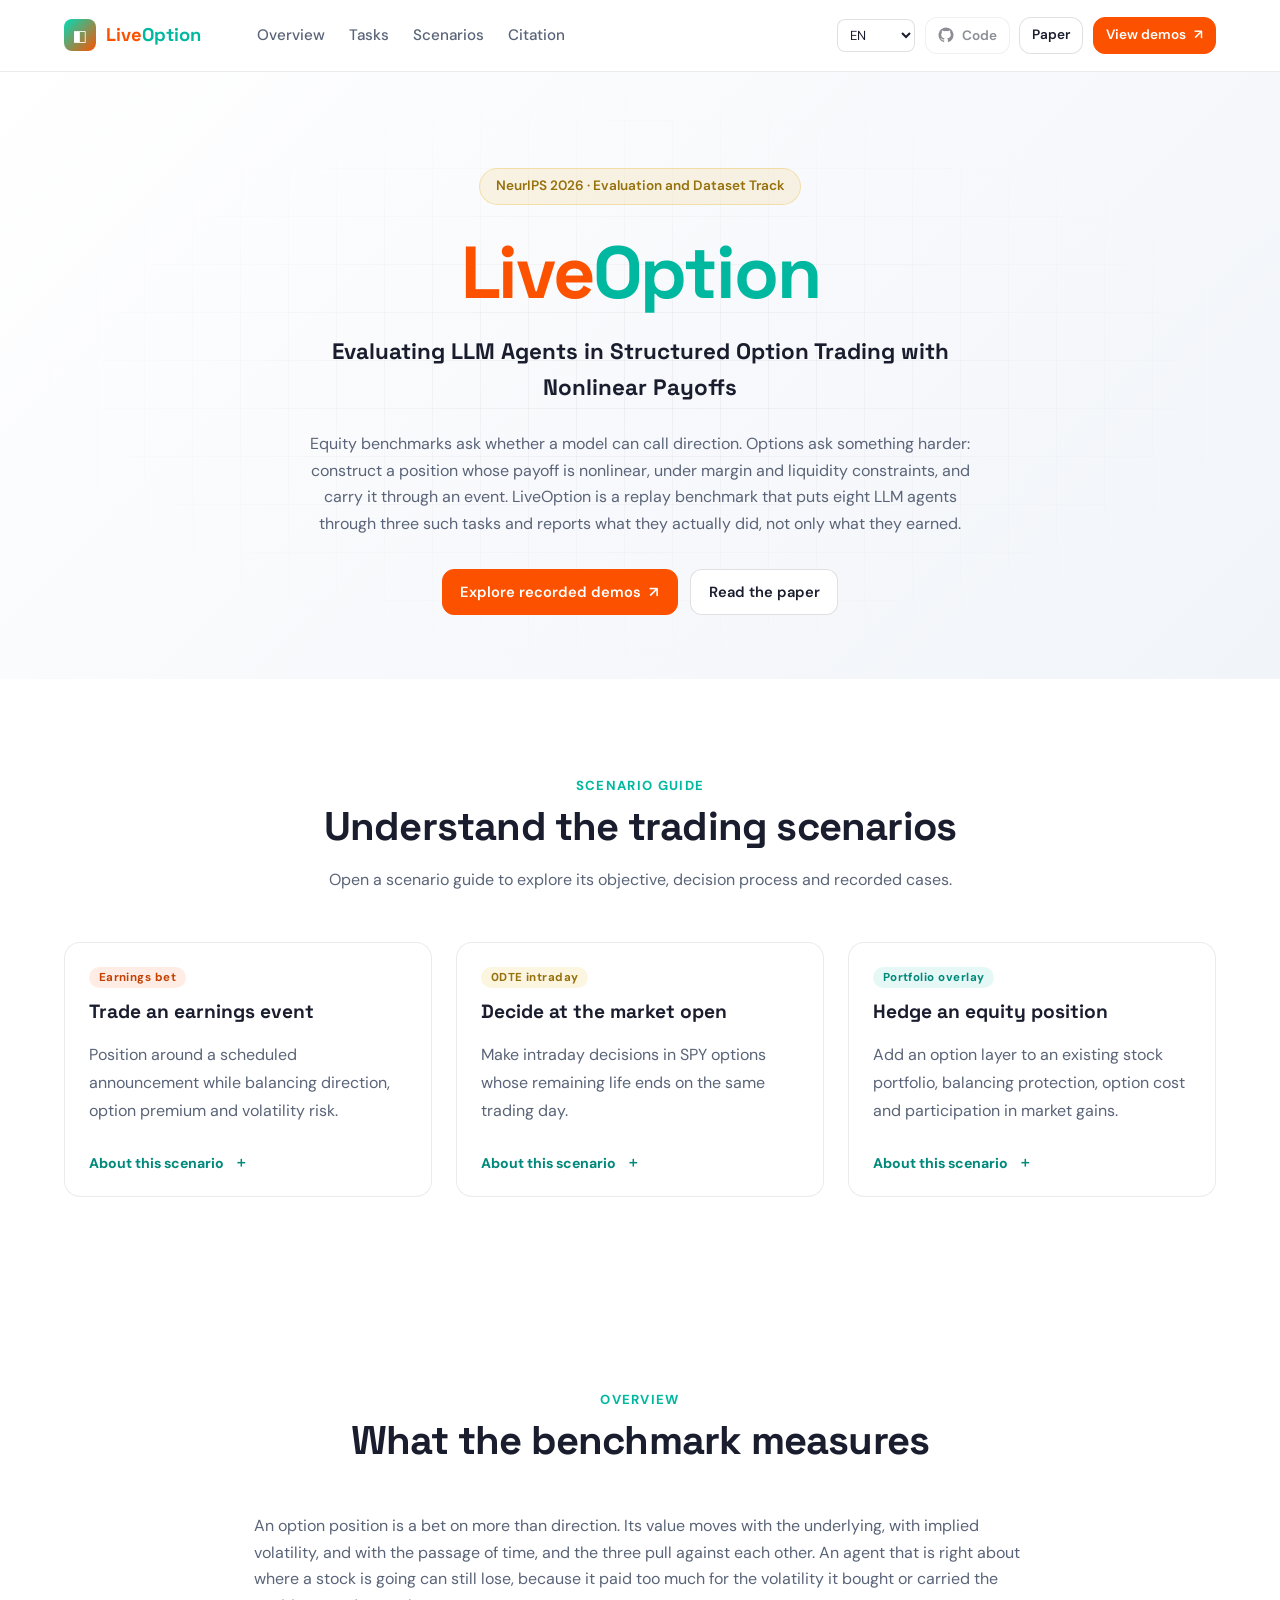
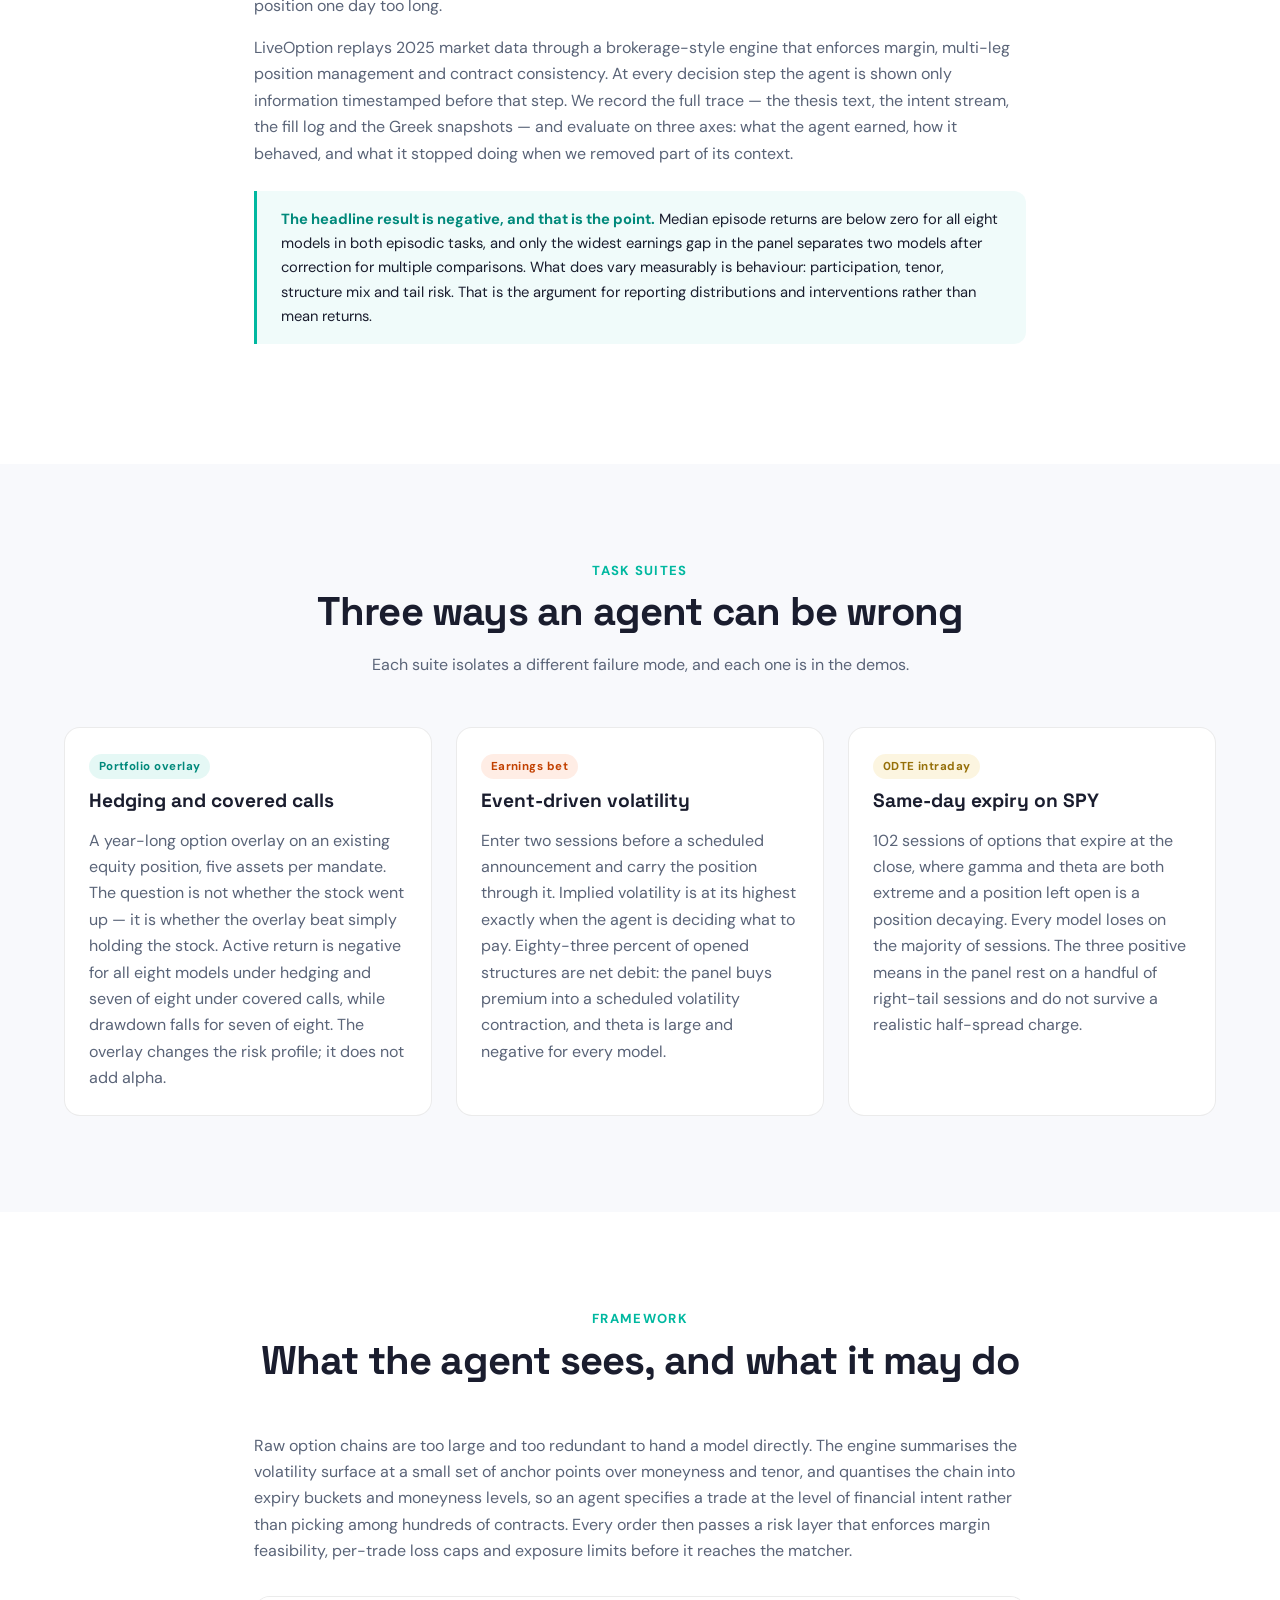
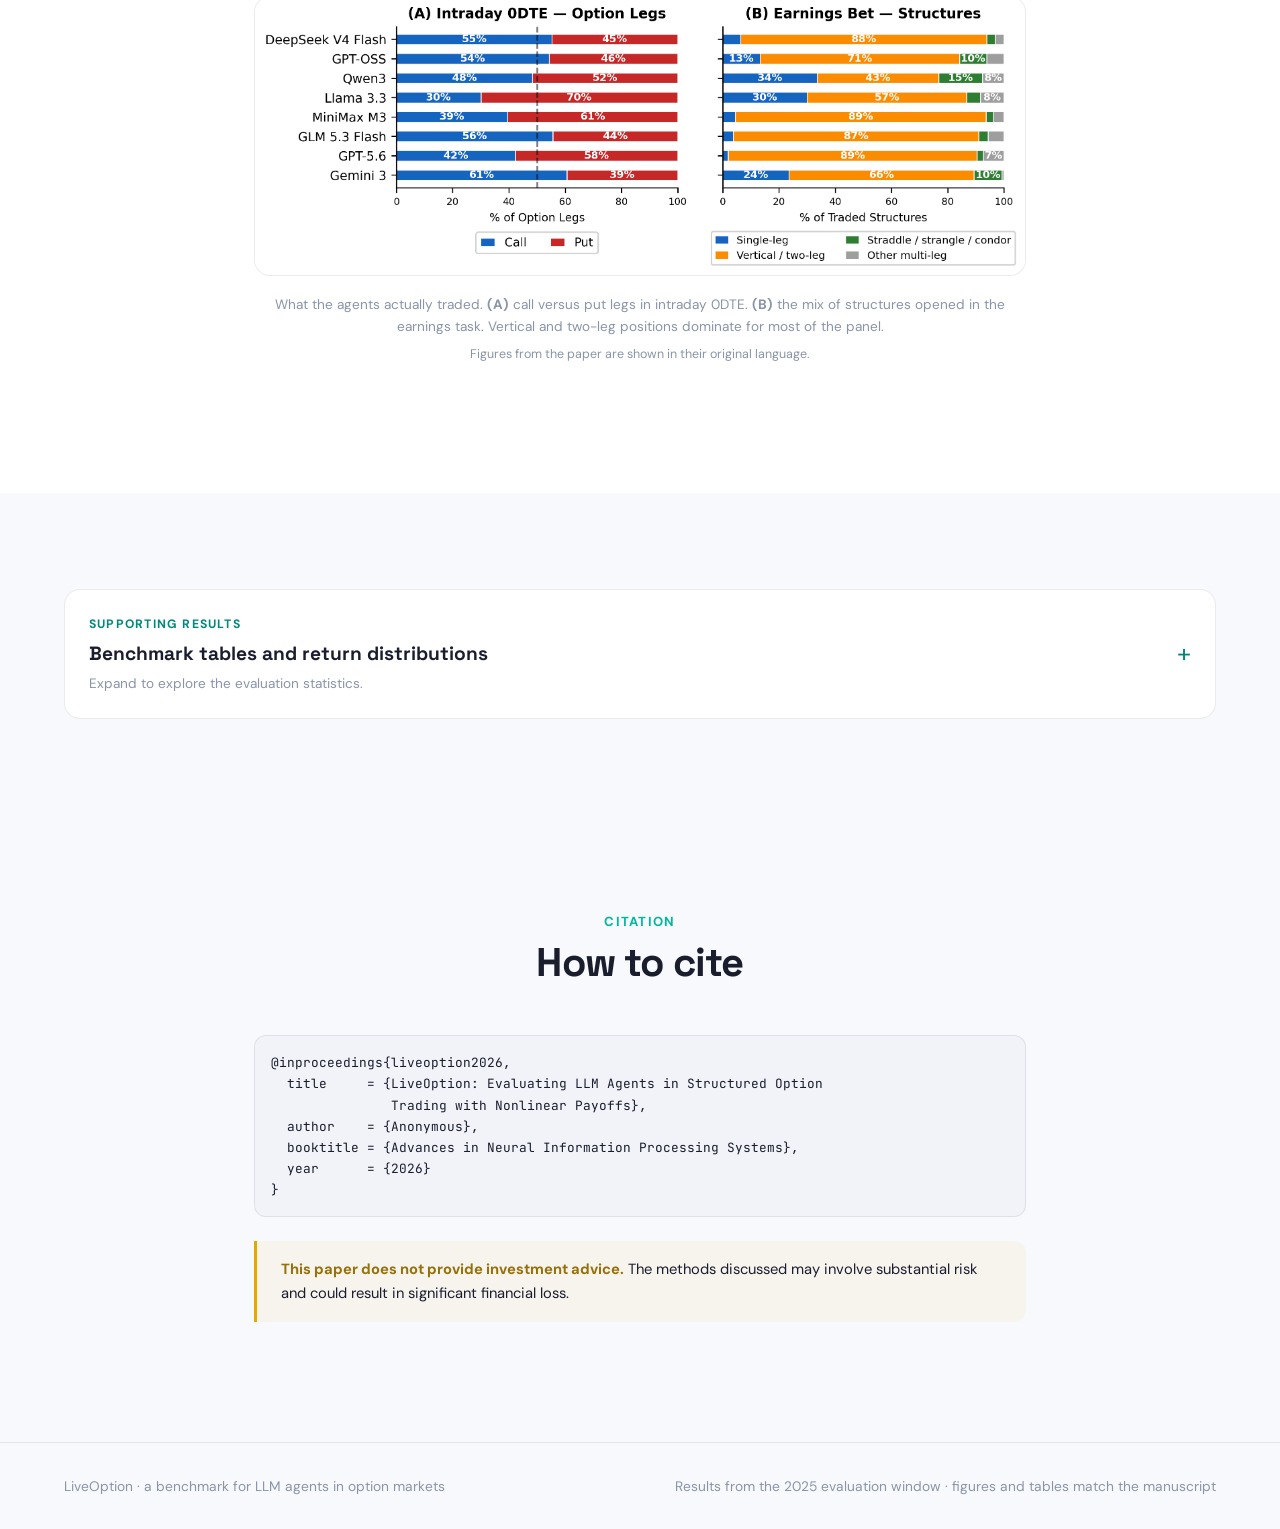
==== index.html @ 9b3268a4 "Combine recorded models into a single demo selector and comparison" ====
<!DOCTYPE html>
<html lang="en">
<head>
<meta charset="utf-8">
<meta name="viewport" content="width=device-width, initial-scale=1">
<title data-i18n="meta.homeTitle">LiveOption — Evaluating LLM Agents in Structured Option Trading</title>
<meta name="description" content="A benchmark for LLM agents in option markets: portfolio overlays, earnings events and 0DTE intraday trading, with interactive results and recorded model demos." data-i18n-content="meta.homeDescription">
<link rel="preconnect" href="https://fonts.googleapis.com">
<link rel="preconnect" href="https://fonts.gstatic.com" crossorigin>
<link href="https://fonts.googleapis.com/css2?family=Space+Grotesk:wght@500;600;700&family=DM+Sans:ital,opsz,wght@0,9..40,400;0,9..40,500;0,9..40,600;0,9..40,700&family=JetBrains+Mono:wght@400;500&display=swap" rel="stylesheet">
<script src="js/locales.js?v=6"></script>
<script src="js/i18n.js?v=3"></script>
<link rel="stylesheet" href="css/style.css?v=6">
</head>
<body>

<nav class="nav">
  <div class="container">
    <a class="brand" href="#top">
      <span class="mark">◧</span>
      <span><span class="lo-a">Live</span><span class="lo-b">Option</span></span>
    </a>
    <div class="nav-links">
      <a href="#overview"><span data-i18n="nav.overview">Overview</span></a>
      <a href="#tasks"><span data-i18n="nav.tasks">Tasks</span></a>
      <a href="#demos"><span data-i18n="scenes.nav">Scenarios</span></a>
      <a href="#cite"><span data-i18n="nav.citation">Citation</span></a>
    </div>
    <div class="nav-actions">
      <select class="language-select" data-language-select aria-label="Language" data-i18n-aria-label="nav.language">
        <option value="en" lang="en">EN</option>
        <option value="cn" lang="zh-CN">中文</option>
        <option value="jp" lang="ja">日本語</option>
      </select>
      <button class="btn btn-sm" type="button" disabled title="Repository link coming soon" aria-label="GitHub code — link coming soon" data-i18n-title="nav.codeSoon" data-i18n-aria-label="nav.codeAria"><svg width="16" height="16" viewBox="0 0 24 24" fill="currentColor" aria-hidden="true"><path d="M12 .75a11.25 11.25 0 0 0-3.558 21.923c.563.105.773-.244.773-.543v-2.094c-3.14.682-3.803-1.332-3.803-1.332-.514-1.306-1.255-1.654-1.255-1.654-1.026-.701.078-.687.078-.687 1.134.08 1.73 1.165 1.73 1.165 1.008 1.727 2.644 1.228 3.29.94.102-.73.394-1.228.716-1.51-2.507-.286-5.143-1.254-5.143-5.581 0-1.233.44-2.24 1.164-3.03-.117-.286-.505-1.434.11-2.987 0 0 .949-.304 3.094 1.16A10.76 10.76 0 0 1 12 6.142c.956.005 1.919.13 2.817.38 2.144-1.465 3.092-1.16 3.092-1.16.617 1.553.229 2.701.112 2.987.724.79 1.163 1.797 1.163 3.03 0 4.339-2.64 5.292-5.155 5.572.405.35.766 1.042.766 2.1v3.08c0 .302.204.653.78.542A11.252 11.252 0 0 0 12 .75Z"/></svg><span data-i18n="nav.code">Code</span></button>
      <a class="btn btn-sm" href="#cite"><span data-i18n="nav.paper">Paper</span></a>
      <a class="btn btn-sm btn-primary" href="demos.html" target="_blank" rel="noopener"><span data-i18n="nav.viewDemos">View demos</span> <span aria-hidden="true">↗</span></a>
    </div>
  </div>
</nav>

<header class="hero" id="top">
  <div class="container">
    <div class="pill"><span data-i18n="hero.track">NeurIPS 2026 · Evaluation and Dataset Track</span></div>
    <h1><span class="a">Live</span><span class="b">Option</span></h1>
    <p class="tagline"><span data-i18n="hero.tagline">Evaluating LLM Agents in Structured Option Trading with Nonlinear Payoffs</span></p>
    <p class="lede">
      <span data-i18n="hero.lede">Equity benchmarks ask whether a model can call direction. Options ask something harder: construct a position whose payoff is nonlinear, under margin and liquidity constraints, and carry it through an event. LiveOption is a replay benchmark that puts eight LLM agents through three such tasks and reports what they actually did, not only what they earned.</span>
    </p>
    <div class="hero-actions">
      <a class="btn btn-primary" href="demos.html" target="_blank" rel="noopener"><span data-i18n="hero.explore">Explore recorded demos</span> <span aria-hidden="true">↗</span></a>
      <a class="btn" href="#cite"><span data-i18n="hero.readPaper">Read the paper</span></a>
    </div>


  </div>
</header>

<section id="demos">
  <div class="container">
    <div class="sec-head">
      <div class="eyebrow"><span data-i18n="scenes.eyebrow">Scenario guide</span></div>
      <h2><span data-i18n="scenes.title">Understand the trading scenarios</span></h2>
      <p><span data-i18n="scenes.intro">Open a scenario guide to explore its objective, decision process and recorded cases.</span></p>
    </div>
    <div class="cards scenario-previews">
      <button class="card scenario-card" type="button" data-scene="earnings" aria-haspopup="dialog" aria-controls="scenario-guide">
        <span class="tag orange"><span data-i18n="task.earnings.name">Earnings bet</span></span>
        <span class="scenario-card-title" data-i18n="task.earnings.title">Trade an earnings event</span>
        <span class="scenario-card-body" data-i18n="scenes.earnings.preview">Position around a scheduled announcement while balancing direction, option premium and volatility risk.</span>
        <span class="demo-link"><span data-i18n="scenes.learn">About this scenario</span> <span aria-hidden="true">＋</span></span>
      </button>
      <button class="card scenario-card" type="button" data-scene="0dte" aria-haspopup="dialog" aria-controls="scenario-guide">
        <span class="tag gold"><span data-i18n="task.0dte.name">0DTE intraday</span></span>
        <span class="scenario-card-title" data-i18n="task.0dte.title">Decide at the market open</span>
        <span class="scenario-card-body" data-i18n="scenes.0dte.preview">Make intraday decisions in SPY options whose remaining life ends on the same trading day.</span>
        <span class="demo-link"><span data-i18n="scenes.learn">About this scenario</span> <span aria-hidden="true">＋</span></span>
      </button>
      <button class="card scenario-card" type="button" data-scene="overlay" aria-haspopup="dialog" aria-controls="scenario-guide">
        <span class="tag "><span data-i18n="task.overlay.name">Portfolio overlay</span></span>
        <span class="scenario-card-title" data-i18n="task.overlay.title">Hedge an equity position</span>
        <span class="scenario-card-body" data-i18n="scenes.overlay.preview">Add an option layer to an existing stock portfolio, balancing protection, option cost and participation in market gains.</span>
        <span class="demo-link"><span data-i18n="scenes.learn">About this scenario</span> <span aria-hidden="true">＋</span></span>
      </button>
    </div>
  </div>
</section>

<dialog class="scene-dialog" id="scenario-guide" aria-labelledby="scene-title">
  <div class="scene-shell">
    <header class="scene-header">
      <div><span class="eyebrow" id="scene-tag"></span><h2 id="scene-title"></h2></div>
      <div class="scene-header-actions">
        <select class="language-select" data-language-select aria-label="Language" data-i18n-aria-label="nav.language">
          <option value="en" lang="en">EN</option><option value="cn" lang="zh-CN">中文</option><option value="jp" lang="ja">日本語</option>
        </select>
        <button class="scene-close" type="button" data-close-scene aria-label="Close scenario guide" data-i18n-aria-label="scenes.close" autofocus>×</button>
      </div>
    </header>
    <div class="scene-content" id="scene-content"></div>
  </div>
</dialog>

<section id="overview">
  <div class="container narrow">
    <div class="sec-head">
      <div class="eyebrow"><span data-i18n="nav.overview">Overview</span></div>
      <h2><span data-i18n="overview.title">What the benchmark measures</span></h2>
    </div>
    <p>
      <span data-i18n="overview.options">An option position is a bet on more than direction. Its value moves with the underlying, with implied volatility, and with the passage of time, and the three pull against each other. An agent that is right about where a stock is going can still lose, because it paid too much for the volatility it bought or carried the position one day too long.</span>
    </p>
    <p>
      <span data-i18n="overview.replay">LiveOption replays 2025 market data through a brokerage-style engine that enforces margin, multi-leg position management and contract consistency. At every decision step the agent is shown only information timestamped before that step. We record the full trace — the thesis text, the intent stream, the fill log and the Greek snapshots — and evaluate on three axes: what the agent earned, how it behaved, and what it stopped doing when we removed part of its context.</span>
    </p>

    <div class="callout teal">
      <strong><span data-i18n="overview.findingTitle">The headline result is negative, and that is the point.</span></strong>
      <span data-i18n="overview.finding">Median episode returns are below zero for all eight models in both episodic tasks, and only the widest earnings gap in the panel separates two models after correction for multiple comparisons. What does vary measurably is behaviour: participation, tenor, structure mix and tail risk. That is the argument for reporting distributions and interventions rather than mean returns.</span>
    </div>
  </div>
</section>

<section class="alt" id="tasks">
  <div class="container">
    <div class="sec-head">
      <div class="eyebrow"><span data-i18n="tasks.eyebrow">Task suites</span></div>
      <h2><span data-i18n="tasks.title">Three ways an agent can be wrong</span></h2>
      <p><span data-i18n="tasks.intro">Each suite isolates a different failure mode, and each one is in the demos.</span></p>
    </div>
    <div class="cards">
      <div class="card">
        <span class="tag"><span data-i18n="task.overlay.name">Portfolio overlay</span></span>
        <h3><span data-i18n="tasks.overlayTitle">Hedging and covered calls</span></h3>
        <p>
          <span data-i18n="tasks.overlayBody">A year-long option overlay on an existing equity position, five assets per mandate. The question is not whether the stock went up — it is whether the overlay beat simply holding the stock. Active return is negative for all eight models under hedging and seven of eight under covered calls, while drawdown falls for seven of eight. The overlay changes the risk profile; it does not add alpha.</span>
        </p>
      </div>
      <div class="card">
        <span class="tag orange"><span data-i18n="task.earnings.name">Earnings bet</span></span>
        <h3><span data-i18n="tasks.earningsTitle">Event-driven volatility</span></h3>
        <p>
          <span data-i18n="tasks.earningsBody">Enter two sessions before a scheduled announcement and carry the position through it. Implied volatility is at its highest exactly when the agent is deciding what to pay. Eighty-three percent of opened structures are net debit: the panel buys premium into a scheduled volatility contraction, and theta is large and negative for every model.</span>
        </p>
      </div>
      <div class="card">
        <span class="tag gold"><span data-i18n="task.0dte.name">0DTE intraday</span></span>
        <h3><span data-i18n="tasks.0dteTitle">Same-day expiry on SPY</span></h3>
        <p>
          <span data-i18n="tasks.0dteBody">102 sessions of options that expire at the close, where gamma and theta are both extreme and a position left open is a position decaying. Every model loses on the majority of sessions. The three positive means in the panel rest on a handful of right-tail sessions and do not survive a realistic half-spread charge.</span>
        </p>
      </div>
    </div>
  </div>
</section>

<section id="framework">
  <div class="container narrow">
    <div class="sec-head">
      <div class="eyebrow"><span data-i18n="framework.eyebrow">Framework</span></div>
      <h2><span data-i18n="framework.title">What the agent sees, and what it may do</span></h2>
    </div>
    <p>
      <span data-i18n="framework.body">Raw option chains are too large and too redundant to hand a model directly. The engine summarises the volatility surface at a small set of anchor points over moneyness and tenor, and quantises the chain into expiry buckets and moneyness levels, so an agent specifies a trade at the level of financial intent rather than picking among hundreds of contracts. Every order then passes a risk layer that enforces margin feasibility, per-trade loss caps and exposure limits before it reaches the matcher.</span>
    </p>
    <figure>
      <img src="img/action_composition.png" alt="Two bar charts: the call versus put split of intraday 0DTE legs, and the mix of traded structures in the earnings task, for eight models." data-i18n-alt="figure.alt">
      <figcaption>
        <span data-i18n="figure.intro">What the agents actually traded.</span> <strong>(A)</strong> <span data-i18n="figure.a">call versus put legs in intraday 0DTE.</span> <strong>(B)</strong> <span data-i18n="figure.b">the mix of structures opened in the earnings task. Vertical and two-leg positions dominate for most of the panel.</span>
      <span class="original-figure-note" data-i18n="figure.original">Figures from the paper are shown in their original language.</span>
      </figcaption>
    </figure>
  </div>
</section>

<section class="alt" id="results">
  <div class="container">
    <details class="results-details">
      <summary><span><span class="eyebrow"><span data-i18n="results.eyebrow">Supporting results</span></span><span class="results-title"><span data-i18n="results.title">Benchmark tables and return distributions</span></span><span class="note"><span data-i18n="results.expand">Expand to explore the evaluation statistics.</span></span></span><span class="details-icon" aria-hidden="true">+</span></summary>
      <div class="results-content">
        <p class="note"><span data-i18n="results.intro">Sort any column. Mean returns include 95% percentile bootstrap intervals from 10,000 episode resamples.</span></p>

    <div class="controls">
      <div class="seg" id="task-seg"></div>
      <span class="note" id="task-note" style="margin:0"></span>
    </div>

    <div class="table-wrap">
      <table id="results-table">
        <thead><tr id="results-head"></tr></thead>
        <tbody id="results-body"></tbody>
      </table>
    </div>
    <div class="note" id="results-note"></div>

    <div style="margin-top:3rem">
      <h3 style="text-align:center"><span data-i18n="results.distributionTitle">Where the returns come from</span></h3>
      <p class="note" style="text-align:center;max-width:680px;margin:0 auto 1rem">
        <span data-i18n="results.distributionIntro">Each dot is one episode. The box spans the interquartile range and the line is the median. The means sit to the right of the medians because a few right-tail episodes carry them.</span>
      </p>
      <div id="dist-chart"></div>
    </div>

    <div class="callout" style="margin-top:2.5rem">
      <strong><span data-i18n="results.caveatTitle">One caveat the panel carries.</span></strong> <span data-i18n="results.caveat">Six models were served through a single hosted provider; GPT-5.6-Terra and Gemini-3-Flash were reached through a separate gateway on a later engine build, and that build supplied no news headlines in the earnings observation. They read a different page from the other six on that task. The demo labels which build each recorded answer came from for exactly this reason.</span>
    </div>
      </div>
    </details>
  </div>
</section>

<section class="alt" id="cite">
  <div class="container narrow">
    <div class="sec-head">
      <div class="eyebrow"><span data-i18n="nav.citation">Citation</span></div>
      <h2><span data-i18n="citation.title">How to cite</span></h2>
    </div>
    <div class="cite" lang="en">@inproceedings{liveoption2026,
  title     = {LiveOption: Evaluating LLM Agents in Structured Option
               Trading with Nonlinear Payoffs},
  author    = {Anonymous},
  booktitle = {Advances in Neural Information Processing Systems},
  year      = {2026}
}</div>
    <div class="callout" style="margin-top:1.5rem">
      <strong><span data-i18n="citation.disclaimerTitle">This paper does not provide investment advice.</span></strong> <span data-i18n="citation.disclaimer">The methods discussed may involve substantial risk and could result in significant financial loss.</span>
    </div>
  </div>
</section>

<footer>
  <div class="container">
    <div><span data-i18n="footer.home">LiveOption · a benchmark for LLM agents in option markets</span></div>
    <div><span data-i18n="footer.results">Results from the 2025 evaluation window · figures and tables match the manuscript</span></div>
  </div>
</footer>

<script src="js/scenes.js?v=4"></script>
<script src="js/charts.js?v=3"></script>
<script src="js/results.js?v=3"></script>
<!-- Default Statcounter code for LO https://liveoption.github.io/ -->
<script type="text/javascript">
var sc_project=13361926;
var sc_invisible=1;
var sc_security="5db59f12";
</script>
<script type="text/javascript"
src="https://www.statcounter.com/counter/counter.js" async></script>
<noscript><div class="statcounter"><a title="Web Analytics Made Easy -
Statcounter" href="https://statcounter.com/" target="_blank"><img
class="statcounter" src="https://c.statcounter.com/13361926/0/5db59f12/1/"
alt="Web Analytics Made Easy - Statcounter"
referrerPolicy="no-referrer-when-downgrade"></a></div></noscript>
<!-- End of Statcounter Code -->
</body>
</html>
---- css/style.css ----
/* LiveOption project site.
   Palette and type follow the AlphaBench project page so the two read as one
   body of work: teal primary, orange secondary, Space Grotesk headings over
   DM Sans body. The option-specific additions are the call/put pair and the
   per-model series colours, which are the manuscript's own figure colours so
   a model keeps one colour across the paper and the site. */

:root {
  --primary: #00B8A0;
  --primary-light: #00DBB6;
  --primary-dark: #00897B;
  --secondary: #FC5200;
  --gold: #E5A800;

  --bg: #FFFFFF;
  --bg-2: #F8F9FC;
  --bg-3: #F1F3F8;
  --bg-card: rgba(255, 255, 255, 0.95);
  --border: rgba(0, 0, 0, 0.08);
  --border-2: rgba(0, 0, 0, 0.12);

  --text: #1A1D2E;
  --text-2: #5A6478;
  --muted: #8994A8;

  /* Calls read green and puts red throughout, in the figures and here. */
  --call: #27AE60;
  --put: #E74C3C;

  --font-head: 'Space Grotesk', system-ui, -apple-system, sans-serif;
  --font-body: 'DM Sans', system-ui, -apple-system, sans-serif;
  --font-mono: 'JetBrains Mono', ui-monospace, 'SF Mono', Menlo, monospace;

  --r-sm: 8px;
  --r-md: 12px;
  --r-lg: 16px;
  --r-xl: 24px;
  --r-full: 9999px;

  --sp-xs: 0.5rem;
  --sp-sm: 1rem;
  --sp-md: 1.5rem;
  --sp-lg: 2rem;
  --sp-xl: 3rem;
  --sp-2xl: 4rem;
  --sp-3xl: 6rem;

  --shadow-sm: 0 1px 3px rgba(0,0,0,.08), 0 1px 2px rgba(0,0,0,.04);
  --shadow-md: 0 4px 6px rgba(0,0,0,.07), 0 2px 4px rgba(0,0,0,.04);
  --shadow-lg: 0 10px 25px rgba(0,0,0,.10), 0 4px 10px rgba(0,0,0,.05);
  --glow: 0 0 40px rgba(0,184,160,.12);

  --nav-h: 72px;
  --container: 1200px;
  --t-fast: 150ms ease;
  --t: 250ms ease;
}

* { box-sizing: border-box; }
[hidden] { display: none !important; }
button, a { -webkit-tap-highlight-color: transparent; }
button:focus-visible, a:focus-visible, summary:focus-visible { outline: 3px solid var(--primary); outline-offset: 4px; }

html { scroll-behavior: smooth; scroll-padding-top: calc(var(--nav-h) + 16px); }

body {
  margin: 0;
  font-family: var(--font-body);
  color: var(--text);
  background: var(--bg);
  line-height: 1.65;
  -webkit-font-smoothing: antialiased;
}

h1, h2, h3, h4 { font-family: var(--font-head); line-height: 1.2; margin: 0 0 var(--sp-sm); }
h2 { font-size: clamp(1.8rem, 3.5vw, 2.5rem); letter-spacing: -0.02em; }
h3 { font-size: 1.2rem; }
p { margin: 0 0 var(--sp-sm); color: var(--text-2); }
a { color: var(--primary-dark); text-decoration: none; }
a:hover { text-decoration: underline; }
code, .mono { font-family: var(--font-mono); font-size: 0.86em; }

.container { max-width: var(--container); margin: 0 auto; padding: 0 var(--sp-md); }
.narrow { max-width: 820px; }

/* ── navigation ─────────────────────────────────────────────── */
.nav {
  position: sticky; top: 0; z-index: 100; height: var(--nav-h);
  display: flex; align-items: center;
  background: rgba(255,255,255,.88);
  backdrop-filter: saturate(180%) blur(12px);
  border-bottom: 1px solid var(--border);
}
.nav .container { display: flex; align-items: center; gap: var(--sp-md); width: 100%; }
.brand { display: flex; align-items: center; gap: .6rem; font-family: var(--font-head); font-weight: 700; font-size: 1.15rem; color: var(--text); }
.brand:hover { text-decoration: none; }
.brand .mark {
  width: 32px; height: 32px; border-radius: var(--r-sm);
  background: linear-gradient(135deg, var(--primary-light), var(--secondary));
  display: grid; place-items: center; color: #fff; font-size: .95rem;
}
.brand .lo-a { color: var(--secondary); }
.brand .lo-b { color: var(--primary); }
.nav-links { display: flex; gap: var(--sp-md); margin-left: var(--sp-lg); }
.nav-links a { color: var(--text-2); font-size: .95rem; font-weight: 500; }
.nav-links a:hover, .nav-links a.active { color: var(--primary-dark); text-decoration: none; }
.nav-actions { margin-left: auto; display: flex; gap: .6rem; }
.nav-actions .btn { white-space: nowrap; }

.btn {
  display: inline-flex; align-items: center; gap: .5rem;
  padding: .62rem 1.1rem; border-radius: var(--r-md);
  font-family: var(--font-body); font-weight: 600; font-size: .92rem;
  border: 1px solid var(--border-2); background: #fff; color: var(--text);
  cursor: pointer; transition: all var(--t-fast); text-decoration: none;
}
.btn:hover { box-shadow: var(--shadow-md); transform: translateY(-1px); text-decoration: none; }
.btn-primary { background: var(--secondary); border-color: var(--secondary); color: #fff; }
.btn-primary:hover { background: #e04a00; }
.btn-teal { background: var(--primary); border-color: var(--primary); color: #fff; }
.btn-teal:hover { background: var(--primary-dark); }
.btn:disabled { opacity: .5; cursor: not-allowed; transform: none; box-shadow: none; }
.btn-sm { padding: .4rem .75rem; font-size: .85rem; }

/* ── hero ───────────────────────────────────────────────────── */
.hero {
  padding: var(--sp-3xl) 0 var(--sp-2xl);
  background: linear-gradient(135deg, #FFFFFF 0%, #F8F9FC 50%, #F1F5F9 100%);
  text-align: center; position: relative; overflow: hidden;
}
.hero::before {
  content: ''; position: absolute; inset: 0;
  background-image: linear-gradient(var(--border) 1px, transparent 1px),
                    linear-gradient(90deg, var(--border) 1px, transparent 1px);
  background-size: 48px 48px; opacity: .5;
  mask-image: radial-gradient(ellipse at center, #000 10%, transparent 70%);
}
.hero > * { position: relative; }
.pill {
  display: inline-flex; align-items: center; gap: .45rem;
  padding: .4rem .95rem; border-radius: var(--r-full);
  background: rgba(229,168,0,.1); border: 1px solid rgba(229,168,0,.25);
  color: #96700a; font-size: .85rem; font-weight: 600; margin-bottom: var(--sp-md);
}
.hero h1 {
  font-size: clamp(2.8rem, 7vw, 4.6rem); letter-spacing: -0.03em; margin-bottom: var(--sp-sm);
}
.hero h1 .a { color: var(--secondary); }
.hero h1 .b { color: var(--primary); }
.hero .tagline {
  font-family: var(--font-head); font-weight: 700; color: var(--text);
  font-size: clamp(1.05rem, 2.4vw, 1.4rem); max-width: 720px; margin: 0 auto var(--sp-md);
}
.hero .lede { max-width: 680px; margin: 0 auto var(--sp-lg); }
.hero-actions { display: flex; gap: .75rem; justify-content: center; flex-wrap: wrap; }

.stat-strip {
  display: grid; grid-template-columns: repeat(auto-fit, minmax(140px, 1fr));
  gap: var(--sp-sm); margin-top: var(--sp-2xl);
}
.stat { text-align: center; padding: var(--sp-sm); }
.stat .n { font-family: var(--font-head); font-size: 1.9rem; font-weight: 700; color: var(--primary-dark); }
.stat .l { font-size: .82rem; color: var(--muted); text-transform: uppercase; letter-spacing: .06em; }

/* ── sections ───────────────────────────────────────────────── */
section { padding: var(--sp-3xl) 0; }
section.alt { background: var(--bg-2); }
.sec-head { text-align: center; max-width: 760px; margin: 0 auto var(--sp-xl); }
.sec-head .eyebrow {
  color: var(--primary); font-weight: 700; font-size: .82rem;
  text-transform: uppercase; letter-spacing: .1em; margin-bottom: .4rem;
}

.cards { display: grid; grid-template-columns: repeat(auto-fit, minmax(280px, 1fr)); gap: var(--sp-md); }
.card {
  background: var(--bg-card); border: 1px solid var(--border);
  border-radius: var(--r-lg); padding: var(--sp-md);
  transition: all var(--t); position: relative; overflow: hidden;
}
.card:hover { box-shadow: var(--shadow-lg); transform: translateY(-2px); border-color: var(--border-2); }
.card .tag {
  display: inline-block; padding: .2rem .6rem; border-radius: var(--r-full);
  font-size: .72rem; font-weight: 700; letter-spacing: .04em;
  background: rgba(0,184,160,.1); color: var(--primary-dark); margin-bottom: .6rem;
}
.card .tag.orange { background: rgba(252,82,0,.1); color: #c24000; }
.card .tag.gold { background: rgba(229,168,0,.12); color: #96700a; }
.card p:last-child { margin-bottom: 0; }

/* ── tables ─────────────────────────────────────────────────── */
.table-wrap { overflow-x: auto; border: 1px solid var(--border); border-radius: var(--r-lg); background: #fff; }
table { width: 100%; border-collapse: collapse; font-size: .9rem; }
th, td { padding: .6rem .75rem; text-align: right; white-space: nowrap; }
th:first-child, td:first-child { text-align: left; }
thead th {
  background: var(--bg-3); font-family: var(--font-head); font-weight: 600;
  font-size: .8rem; color: var(--text-2); text-transform: uppercase; letter-spacing: .04em;
  position: sticky; top: 0; cursor: pointer; user-select: none;
}
thead th:hover { color: var(--primary-dark); }
thead th .arrow { opacity: .35; font-size: .7em; margin-left: .25rem; }
thead th.sorted .arrow { opacity: 1; color: var(--primary); }
tbody tr { border-top: 1px solid var(--border); }
tbody tr:hover { background: var(--bg-2); }
td.num { font-variant-numeric: tabular-nums; }
.pos { color: #1e8e5a; }
.neg { color: #c0392b; }
.model-cell { display: flex; align-items: center; gap: .5rem; font-weight: 600; }
.swatch { width: 10px; height: 10px; border-radius: 3px; flex: none; }

.controls { display: flex; gap: .6rem; flex-wrap: wrap; align-items: center; margin-bottom: var(--sp-md); }
.seg { display: inline-flex; background: var(--bg-3); border-radius: var(--r-md); padding: 3px; }
.seg button {
  border: 0; background: none; padding: .45rem .9rem; border-radius: var(--r-sm);
  font-family: var(--font-body); font-weight: 600; font-size: .88rem;
  color: var(--text-2); cursor: pointer; transition: all var(--t-fast);
}
.seg button.on { background: #fff; color: var(--primary-dark); box-shadow: var(--shadow-sm); }

.note {
  font-size: .85rem; color: var(--muted); margin-top: .75rem; line-height: 1.55;
}
.callout {
  border-left: 3px solid var(--gold); background: rgba(229,168,0,.06);
  padding: var(--sp-sm) var(--sp-md); border-radius: 0 var(--r-md) var(--r-md) 0;
  margin: var(--sp-md) 0; font-size: .92rem;
}
.callout strong { color: #96700a; }
.callout.teal { border-left-color: var(--primary); background: rgba(0,184,160,.06); }
.callout.teal strong { color: var(--primary-dark); }

/* ── figures ────────────────────────────────────────────────── */
figure { margin: var(--sp-lg) 0; }
figure img { width: 100%; border: 1px solid var(--border); border-radius: var(--r-lg); background: #fff; }
figcaption { font-size: .85rem; color: var(--muted); margin-top: .6rem; text-align: center; }

.chart { width: 100%; }
.chart text { font-family: var(--font-body); }

/* ── playground ─────────────────────────────────────────────── */
.pg { display: grid; grid-template-columns: 320px 1fr; gap: var(--sp-md); align-items: start; }
@media (max-width: 900px) { .pg { grid-template-columns: 1fr; } }

.pg-side { position: sticky; top: calc(var(--nav-h) + 16px); display: grid; gap: var(--sp-sm); }
.pg-main { min-width: 0; }
.panel { background: #fff; border: 1px solid var(--border); border-radius: var(--r-lg); padding: var(--sp-md); }
.panel h3 { font-size: 1rem; margin-bottom: .75rem; }

label { display: block; font-size: .82rem; font-weight: 600; color: var(--text-2); margin-bottom: .3rem; }
input[type=text], input[type=password], select, textarea {
  width: 100%; padding: .55rem .7rem; border: 1px solid var(--border-2);
  border-radius: var(--r-sm); font-family: var(--font-body); font-size: .9rem;
  background: #fff; color: var(--text);
}
input:focus, select:focus, textarea:focus { outline: 2px solid rgba(0,184,160,.35); border-color: var(--primary); }
.field { margin-bottom: .8rem; }
.field .hint { font-size: .76rem; color: var(--muted); margin-top: .25rem; }

.scenario-list { display: grid; gap: .5rem; }
.scenario {
  text-align: left; border: 1px solid var(--border); background: #fff;
  border-radius: var(--r-md); padding: .7rem .85rem; cursor: pointer;
  transition: all var(--t-fast); font-family: var(--font-body);
}
.scenario:hover { border-color: var(--primary); }
.scenario.on { border-color: var(--primary); background: rgba(0,184,160,.05); box-shadow: var(--glow); }
.scenario .t { font-weight: 700; font-size: .92rem; }
.scenario .s { font-size: .78rem; color: var(--muted); }

.prompt-box {
  font-family: var(--font-mono); font-size: .78rem; line-height: 1.5;
  background: var(--bg-3); border: 1px solid var(--border);
  border-radius: var(--r-md); padding: var(--sp-sm);
  max-height: 420px; overflow: auto; white-space: pre-wrap; word-break: break-word;
}
.answers { display: grid; gap: .6rem; }
.answer {
  border: 1px solid var(--border); border-radius: var(--r-md);
  padding: .7rem .85rem; background: #fff;
}
.answer.mine { border-color: var(--secondary); background: rgba(252,82,0,.04); }
.answer .who { display: flex; align-items: center; gap: .5rem; font-weight: 700; font-size: .9rem; margin-bottom: .35rem; }
.answer .who .badge {
  font-size: .68rem; font-weight: 700; padding: .1rem .45rem; border-radius: var(--r-full);
  background: var(--bg-3); color: var(--text-2); letter-spacing: .03em;
}
.legs { display: grid; gap: .25rem; margin-top: .4rem; }
.leg {
  display: flex; align-items: center; gap: .5rem; font-family: var(--font-mono);
  font-size: .78rem; padding: .25rem .5rem; border-radius: var(--r-sm); background: var(--bg-2);
}
.leg .side { font-weight: 700; min-width: 2.6rem; }
.leg .side.buy { color: var(--call); }
.leg .side.sell { color: var(--put); }
.no-trade { font-size: .82rem; color: var(--muted); font-style: italic; }

.spinner {
  width: 14px; height: 14px; border: 2px solid rgba(255,255,255,.4);
  border-top-color: #fff; border-radius: 50%; animation: spin .7s linear infinite;
}
@keyframes spin { to { transform: rotate(360deg); } }

.err {
  border-left: 3px solid var(--put); background: rgba(231,76,60,.06);
  padding: .7rem .9rem; border-radius: 0 var(--r-md) var(--r-md) 0;
  font-size: .86rem; color: #a93226; margin-top: .75rem;
}

footer {
  border-top: 1px solid var(--border); padding: var(--sp-lg) 0;
  font-size: .86rem; color: var(--muted); background: var(--bg-2);
}
footer .container { display: flex; justify-content: space-between; gap: var(--sp-md); flex-wrap: wrap; }

.cite {
  font-family: var(--font-mono); font-size: .8rem; background: var(--bg-3);
  border: 1px solid var(--border); border-radius: var(--r-md);
  padding: var(--sp-sm); white-space: pre; overflow-x: auto;
}

@media (max-width: 720px) {
  .nav-links { display: none; }
  section { padding: var(--sp-2xl) 0; }
}

/* Recorded demo entry points and task browser. */
.demo-preview { display: flex; flex-direction: column; color: var(--text); }
.demo-preview:hover { text-decoration: none; }
.demo-preview p { flex: 1; }
.demo-link { display: inline-flex; align-items: center; gap: .6rem; margin-top: 1rem; color: var(--primary-dark); font-size: .88rem; font-weight: 700; }
.demo-link span { transition: transform var(--t-fast); }
.demo-preview:hover .demo-link span, .demo-task:hover .demo-link span { transform: translateX(3px); }
.results-details { border: 1px solid var(--border); border-radius: var(--r-lg); background: #fff; }
.results-details > summary { display: flex; justify-content: space-between; align-items: center; gap: 1rem; padding: 1.5rem; cursor: pointer; list-style: none; }
.results-details > summary::-webkit-details-marker { display: none; }
.results-details > summary > span:first-child { display: grid; gap: .25rem; }
.results-details .eyebrow, .demo-header .eyebrow, .scenario-header .eyebrow { color: var(--primary-dark); font-size: .76rem; font-weight: 700; text-transform: uppercase; letter-spacing: .1em; }
.results-title { font-family: var(--font-head); font-weight: 700; font-size: 1.2rem; }
.results-details .note { margin: 0; }
.details-icon { font-size: 1.6rem; color: var(--primary-dark); }
.results-details[open] .details-icon { transform: rotate(45deg); }
.results-content { border-top: 1px solid var(--border); padding: 1.5rem; }
.results-content > .note { margin-bottom: 1.2rem; }
.demo-header { padding: 3rem 0 2rem; background: var(--bg-2); border-bottom: 1px solid var(--border); }
.back-link { display: inline-block; margin-bottom: 1.75rem; color: var(--text-2); font-size: .85rem; }
.demo-header h1 { font-size: clamp(2rem, 4vw, 3rem); letter-spacing: -.035em; margin: .5rem 0 .75rem; }
.demo-header p { max-width: 660px; margin: 0; }
.demo-browser { padding: 2rem 0 4rem; }
.step-heading { display: flex; align-items: baseline; gap: .65rem; font-size: .85rem; color: var(--primary-dark); }
.step-heading span { color: var(--text); font-size: 1.05rem; }
.demo-task-list { display: grid; grid-template-columns: repeat(3, 1fr); gap: 1rem; margin-bottom: 1.5rem; }
.demo-task { text-align: left; cursor: pointer; font-family: var(--font-body); }
.demo-task h3 { font-size: 1.08rem; }
.demo-task p { font-size: .85rem; margin-bottom: 0; }
.demo-task.on { border-color: var(--primary); box-shadow: 0 0 0 1px var(--primary); background: rgba(0,184,160,.035); }
.demo-task .demo-link { margin-top: .75rem; }
.demo-workspace { margin-top: 2rem; grid-template-columns: 260px minmax(0, 1fr); }
.demo-workspace .seg { flex-wrap: wrap; }
.recording-note { padding: .5rem .25rem; color: var(--text-2); font-size: .82rem; }
.recording-note summary { cursor: pointer; }
.scenario-header { margin-bottom: 1rem; }
.scenario-header h2 { font-size: 1.55rem; margin: .35rem 0 .5rem; }
.scenario-header > p { font-size: .9rem; }
.scenario-header .controls { margin: 1rem 0 0; }
.scenario-header .prompt-box { margin-top: 1rem; }
.scenario-header .prompt-box label { display: flex; flex-wrap: wrap; gap: .5rem; align-items: center; font: .8rem var(--font-body); }
.scenario-header .prompt-box select { max-width: 100%; min-width: 0; padding: .5rem; }
.scenario-header .prompt-box pre { white-space: pre-wrap; overflow-wrap: anywhere; margin: 1rem 0 0; font: inherit; }
.scenario-header #sc-meta { font-size: .75rem; margin-top: 1rem; }
.answers-heading { font-size: 1.15rem; }
.answers-intro { margin: -.25rem 0 1.25rem; }
.answer .who { flex-wrap: wrap; }
.answer-reasoning { font-size: .86rem; color: var(--text-2); margin: .5rem 0 .75rem; overflow-wrap: anywhere; }
.leg { flex-wrap: wrap; overflow-wrap: anywhere; }

@media (max-width: 1050px) {
  .nav-links { gap: 1rem; margin-left: .5rem; }
}
@media (max-width: 900px) {
  .demo-workspace { grid-template-columns: 1fr; }
  .demo-workspace .pg-side { position: static; }
}
@media (max-width: 720px) {
  .demo-task-list { grid-template-columns: 1fr; }
  .demo-task { padding: 1rem; }
  .demo-header { padding: 2rem 0; }
  .demo-header p { font-size: .92rem; }
  .demos-page .nav-actions > a:first-of-type { display: none; }
  .results-content { padding: 1rem; }
}
@media (max-width: 420px) {
  .nav .container { gap: .5rem; padding: 0 .75rem; }
  .nav-actions { gap: .35rem; }
  .nav-actions .btn { padding: .4rem .55rem; font-size: .76rem; }
  .brand { gap: .35rem; font-size: 1rem; }
  .brand .mark { width: 26px; height: 26px; }
}

/* Shared language selector and CJK typography. */
.language-select {
  width: auto; min-width: 76px; max-width: 100px; padding: .4rem .55rem;
  font-size: .82rem; line-height: 1.4; align-self: center; cursor: pointer;
}
html:lang(zh-CN) body { font-family: 'DM Sans', 'PingFang SC', 'Microsoft YaHei', sans-serif; }
html:lang(ja) body { font-family: 'DM Sans', 'Hiragino Kaku Gothic ProN', 'Yu Gothic', Meiryo, sans-serif; }
html:lang(zh-CN) h1, html:lang(zh-CN) h2, html:lang(zh-CN) h3,
html:lang(ja) h1, html:lang(ja) h2, html:lang(ja) h3 { line-height: 1.45; }
html:lang(zh-CN) .hero .lede, html:lang(ja) .hero .lede { line-height: 1.9; }
.original-figure-note { display: block; margin-top: .35rem; font-size: .78rem; }
.original-note { border-left: 2px solid var(--border-2); padding-left: .75rem; margin-bottom: 1.25rem; }
.seg { max-width: 100%; flex-wrap: wrap; }
@media (max-width: 1100px) {
  .nav-links { gap: .75rem; margin-left: 0; }
  .nav .container { gap: .75rem; }
}
@media (max-width: 980px) { .nav-links { display: none; } }
@media (max-width: 520px) {
  :root { --nav-h: 110px; }
  .nav { height: auto; min-height: var(--nav-h); }
  .nav .container { flex-wrap: wrap; padding-top: .55rem; padding-bottom: .55rem; gap: .5rem; }
  .nav-actions { width: 100%; margin-left: 0; justify-content: space-between; gap: .3rem; }
  .nav-actions .btn { padding: .4rem .55rem; font-size: .76rem; }
  .language-select { min-width: 72px; padding: .35rem .4rem; }
  .demos-page .nav-actions > a:first-of-type { display: inline-flex; }
  .demo-task p, .card p { overflow-wrap: anywhere; }
}

/* Recorded replay explorer: each tab keeps a compact, separately paged view. */
.replay-tabs { margin: 1.25rem 0; position: sticky; top: calc(var(--nav-h) + 8px); z-index: 3; padding: .45rem; background: rgba(255,255,255,.97); border: 1px solid var(--border); border-radius: 12px; }
.replay-tabs button { min-height: 40px; }
#replay-host { display: grid; grid-template-columns: minmax(0,1fr); gap: 1rem; min-width: 0; }
#replay-host > * { min-width: 0; }
#replay-host .note { color: var(--text-2); }
.replay-status-partial { border-left: 3px solid #b24c39; background: #fff6ef; color: #7d3529 !important; padding: .65rem .8rem; }
#replay-host[hidden], #replay-tabs[hidden], #opening-panel[hidden] { display: none; }
.replay-toolbar { display: flex; flex-wrap: wrap; align-items: center; justify-content: space-between; gap: .75rem; }
.replay-toolbar h3 { margin: 0; }
.replay-toolbar label, .replay-jump { display: flex; flex-wrap: wrap; align-items: center; gap: .6rem; font-size: .82rem; font-weight: 600; }
.replay-toolbar select, .replay-jump select { min-width: 0; max-width: 100%; width: auto; padding: .6rem .7rem; margin: 0; font-size: .82rem; }
.replay-toolbar label { min-width: 0; max-width: 100%; }
.replay-source { margin: 1rem 0 .5rem; color: #006e62; font-size: .78rem; font-weight: 600; line-height: 1.7; }
.replay-kpis { display: grid; grid-template-columns: repeat(4,minmax(0,1fr)); gap: .6rem; }
.replay-kpi { padding: 1rem; background: #fff; border: 1px solid var(--border); border-radius: 12px; min-width: 0; }
.replay-kpi > span { display: block; font-size: .74rem; line-height: 1.5; color: var(--text-2); }
.replay-kpi strong { display: block; margin-top: .55rem; font: 500 1.2rem var(--font-mono); overflow-wrap: anywhere; }
.replay-scroll { overflow: auto; width: 100%; max-width: 100%; margin: .9rem 0; border: 1px solid var(--border); border-radius: 10px; }
.replay-scroll:focus-visible { outline: 2px solid var(--primary-dark); outline-offset: 2px; }
.replay-chart { display: block; width: 100%; min-width: 760px; }
.replay-chart text { fill: var(--text-2); font: 12px var(--font-body); }
.replay-chart [data-checkpoint] { cursor: pointer; }
.replay-chart [data-checkpoint]:focus { outline: none; }
.replay-chart [data-checkpoint]:focus circle { stroke: #111827; stroke-width: 4; }
.replay-legend { display: flex; flex-wrap: wrap; gap: .6rem 1.25rem; margin-bottom: 1rem; font-size: .78rem; }
.replay-legend > span { display: inline-flex; align-items: center; gap: .5rem; }
.replay-legend i { width: 18px; height: 3px; display: inline-block; border-radius: 2px; }
.replay-jump { margin-top: 1rem; }
.replay-jump select { max-width: min(100%,460px); }
.replay-inspector { scroll-margin-top: calc(var(--nav-h) + 85px); }
.replay-inspector h4 { margin: 1.25rem 0 .5rem; font-size: .87rem; }
.replay-inspector details { border-top: 1px solid var(--border); padding: 1rem 0 .2rem; margin-top: 1rem; }
.replay-inspector summary { cursor: pointer; font-size: .85rem; font-weight: 600; }
.replay-inspector .answer-reasoning { max-height: 340px; overflow: auto; font-size: .9rem; line-height: 1.8; }
.replay-inspector pre { white-space: pre-wrap; overflow-wrap: anywhere; max-height: 350px; overflow: auto; padding: 1rem; border-radius: 8px; background: var(--bg-2); font: .75rem/1.8 var(--font-mono); }
.replay-hash { display: block; overflow-wrap: anywhere; font-size: .65rem; color: var(--text-2); margin: .5rem 0; }
.replay-records { display: grid; gap: .5rem; margin-top: 1rem; }
.replay-record { display: grid; grid-template-columns: auto 1fr auto; gap: .85rem; align-items: center; width: 100%; text-align: left; padding: .9rem; border: 1px solid var(--border); border-radius: 9px; background: #fff; color: var(--text); font: .82rem/1.6 var(--font-body); cursor: pointer; }
.replay-record.on { border-color: var(--primary-dark); background: #f1f8f6; }
.replay-record small { display: block; color: var(--text-2); font: .72rem var(--font-mono); margin-top: .2rem; }
.replay-pager { display: flex; flex-wrap: wrap; gap: .8rem; align-items: center; justify-content: space-between; margin-top: 1rem; font-size: .75rem; color: var(--text-2); }
.replay-pager > div { display: flex; gap: .5rem; }
.replay-table { width: 100%; border-collapse: collapse; min-width: 650px; font-size: .75rem; }
.replay-table th, .replay-table td { padding: .85rem .7rem; border-bottom: 1px solid var(--border); text-align: left; white-space: nowrap; }
.replay-table th { font-weight: 600; color: var(--text-2); }
.replay-table td { font-family: var(--font-mono); }
.replay-result-grid { display: grid; grid-template-columns: minmax(0,1fr) minmax(0,1fr); gap: 1rem; }
.replay-result-grid .panel { min-width: 0; }
.replay-result-grid dl > div { display: flex; gap: .75rem; justify-content: space-between; border-bottom: 1px solid var(--border); padding: .85rem 0; font-size: .8rem; }
.replay-result-grid dd { margin: 0; font-family: var(--font-mono); }
.replay-activity { height: 16px; background: #697687; border-radius: 8px; overflow: hidden; margin: 1.25rem 0; }
.replay-activity span { display: block; height: 100%; background: #2864aa; }
@media (max-width: 720px) {
  .replay-kpis { grid-template-columns: repeat(2,minmax(0,1fr)); }
  .replay-result-grid { grid-template-columns: minmax(0,1fr); }
  .replay-tabs { position: static; }
  .replay-record { grid-template-columns: auto 1fr; }
  .replay-record .badge { grid-column: 2; justify-self: start; }
  .replay-toolbar { align-items: flex-start; }
}

/* Scenario cards open compact editorial guides. */
.scenario-card { display: flex; flex-direction: column; align-items: flex-start; text-align: left; font-family: var(--font-body); color: var(--text); cursor: pointer; }
.scenario-card-title { display: block; font-family: var(--font-head); font-size: 1.2rem; font-weight: 700; line-height: 1.45; margin-bottom: 1rem; }
.scenario-card-body { display: block; flex: 1; color: var(--text-2); font-size: 1rem; line-height: 1.75; }
.scenario-card .demo-link { margin-top: 1.75rem; }
.scene-dialog { width: min(900px, calc(100% - 2rem)); max-height: 88dvh; border: 1px solid var(--border-2); border-radius: 22px; padding: 0; color: var(--text); background: #fff; box-shadow: 0 24px 90px rgba(20,30,50,.22); overscroll-behavior: contain; }
.scene-dialog::backdrop { background: rgba(20,28,43,.48); backdrop-filter: blur(4px); }
.scene-header { display: flex; justify-content: space-between; align-items: flex-start; gap: 1rem; position: sticky; top: 0; z-index: 2; padding: 1.5rem 2rem; background: rgba(255,255,255,.97); border-bottom: 1px solid var(--border); }
.scene-header .eyebrow { color: var(--primary-dark); font-size: .76rem; font-weight: 700; letter-spacing: .06em; }
.scene-header h2 { font-size: clamp(1.3rem, 3vw, 1.8rem); margin: .25rem 0 0; }
.scene-header-actions { display: flex; align-items: center; gap: .65rem; flex: none; }
.scene-close { display: grid; place-items: center; width: 34px; height: 34px; border: 1px solid var(--border-2); border-radius: 50%; background: var(--bg-2); color: var(--text-2); font: 1.4rem/1 var(--font-body); cursor: pointer; }
.scene-content { padding: 1.75rem 2rem 2rem; }
.scene-content h3 { font-size: 1rem; }
.scene-content p { font-size: .92rem; line-height: 1.8; }
.scene-goal p { margin-bottom: 0; }
.scene-figure { padding: 1rem 1.25rem; margin: 1.5rem 0; border: 1px solid var(--border); border-radius: 16px; background: linear-gradient(135deg, #f9fcfc, #f7f8fb); }
.scene-drawing { display: block; width: 100%; max-height: 260px; color: var(--muted); overflow: visible; }
.scene-axis { fill: none; stroke: #b2bac9; stroke-width: 2; }
.scene-zero { fill: none; stroke: #dbe0e8; stroke-width: 1.5; stroke-dasharray: 4 5; }
.scene-volatility, .scene-protected-line { fill: none; stroke: var(--primary-dark); stroke-width: 4; stroke-linecap: round; stroke-linejoin: round; }
.scene-event { stroke: var(--secondary); stroke-width: 2; stroke-dasharray: 4 5; }
.scene-hint { fill: none; stroke: var(--secondary); stroke-width: 2; stroke-linecap: round; stroke-linejoin: round; }
.scene-node { fill: #fff; stroke: #cddfdb; stroke-width: 2; }
.scene-icon { fill: none; stroke: var(--primary-dark); stroke-width: 2.5; stroke-linecap: round; stroke-linejoin: round; }
.scene-loop { fill: none; stroke: #8aa5a0; stroke-width: 2; stroke-dasharray: 5 5; }
.scene-stock-line { fill: none; stroke: #a0aabc; stroke-width: 3; stroke-dasharray: 7 6; }
.scene-phase-labels { display: grid; grid-template-columns: repeat(3, 1fr); gap: .6rem; text-align: center; font-size: .82rem; font-weight: 600; line-height: 1.5; }
.scene-legend { display: flex; align-items: center; justify-content: center; gap: .5rem; margin-top: 1rem; font-size: .78rem; color: var(--text-2); }
.legend-line { display: inline-block; width: 24px; border-top: 3px solid var(--primary-dark); vertical-align: middle; flex: none; }
.legend-line.stock { border-color: #a0aabc; border-top-style: dashed; }
.scene-session { display: flex; align-items: center; gap: .75rem; margin-top: 1rem; color: var(--text-2); font-size: .76rem; }
.scene-session-line { flex: 1; height: 3px; background: linear-gradient(90deg, var(--primary), var(--secondary)); border-radius: 2px; }
.scene-payoff-axis { display: flex; justify-content: space-between; gap: 1rem; font-size: .75rem; color: var(--text-2); }
.scene-payoff-legend { flex-wrap: wrap; gap: .75rem 1.5rem; }
.scene-payoff-legend > span { display: inline-flex; align-items: center; gap: .5rem; }
.scene-figure figcaption { margin-top: 1rem; font-size: .82rem; color: var(--text-2); line-height: 1.65; }
.scene-figure .scene-schematic { text-align: center; font-size: .72rem; color: var(--muted); line-height: 1.5; margin: .5rem 0 0; }
.scene-explanation-grid { display: grid; grid-template-columns: 1fr 1fr; gap: 1rem; }
.scene-explanation { padding: 1.15rem; border: 1px solid var(--border); border-radius: 12px; }
.scene-explanation p { margin: 0; font-size: .88rem; }
.scene-explanation.challenge { grid-column: 1 / -1; background: rgba(229,168,0,.05); }
.scene-case-section { padding: 1.75rem 0 0; }
.scene-cases { display: grid; grid-template-columns: repeat(auto-fit, minmax(230px, 1fr)); gap: 1rem; }
.scene-case { padding: 1rem; background: var(--bg-2); border: 1px solid var(--border); border-radius: 12px; }
.scene-case h4 { font-size: .95rem; margin-bottom: .5rem; }
.scene-case p { font-size: .85rem; }
.scene-case-focus { margin: 0; padding-top: .75rem; border-top: 1px solid var(--border); }
.scene-case-focus strong { color: var(--primary-dark); font-size: .78rem; }
@media (max-width: 600px) {
  .scene-dialog { width: calc(100% - 1rem); max-height: 92dvh; border-radius: 16px; }
  .scene-header { padding: 1rem; gap: .5rem; }
  .scene-header h2 { font-size: 1.15rem; }
  .scene-header-actions { gap: .4rem; }
  .scene-header .language-select { min-width: 66px; max-width: 76px; font-size: .75rem; }
  .scene-close { width: 30px; height: 30px; }
  .scene-content { padding: 1.25rem 1rem; }
  .scene-figure { padding: 1rem .5rem; }
  .scene-phase-labels { font-size: .72rem; gap: .35rem; }
  .scene-explanation-grid { grid-template-columns: 1fr; }
  .scene-cases { grid-template-columns: 1fr; }
  .scene-payoff-axis { font-size: .65rem; }
}
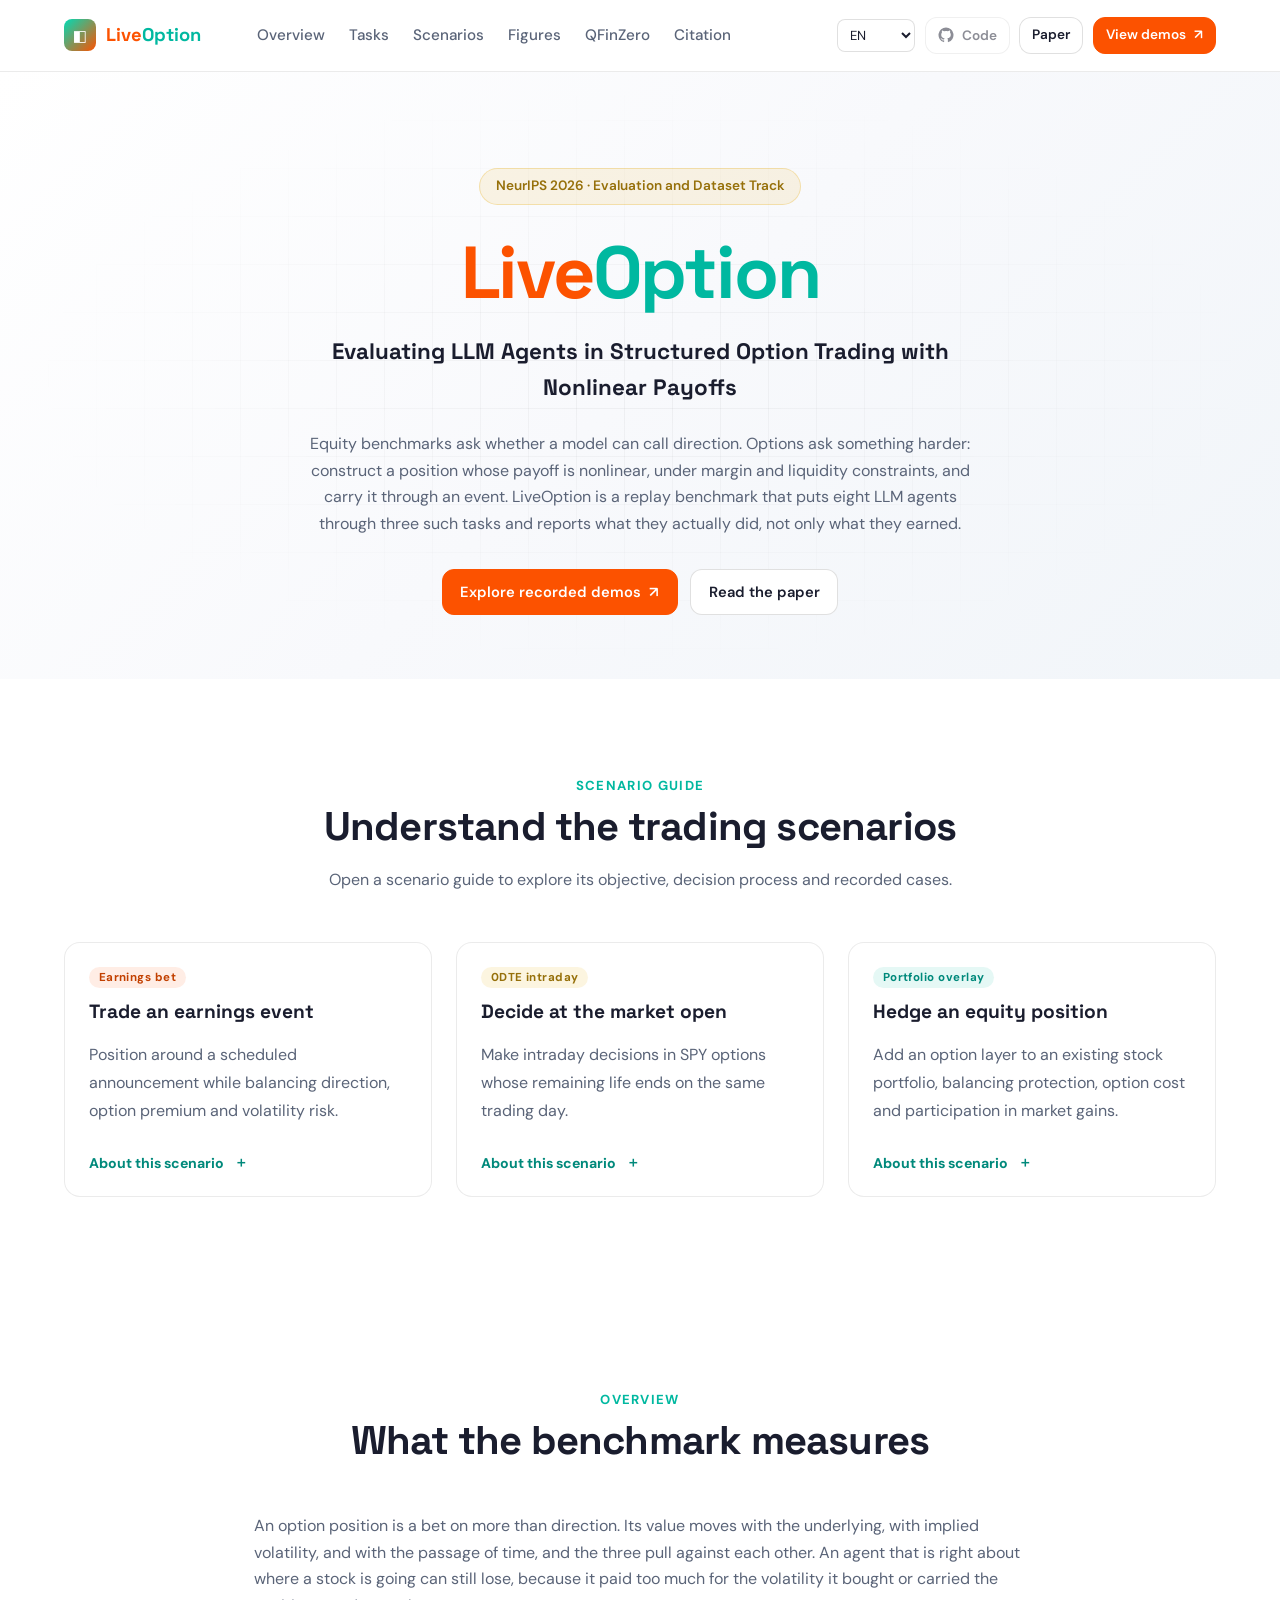
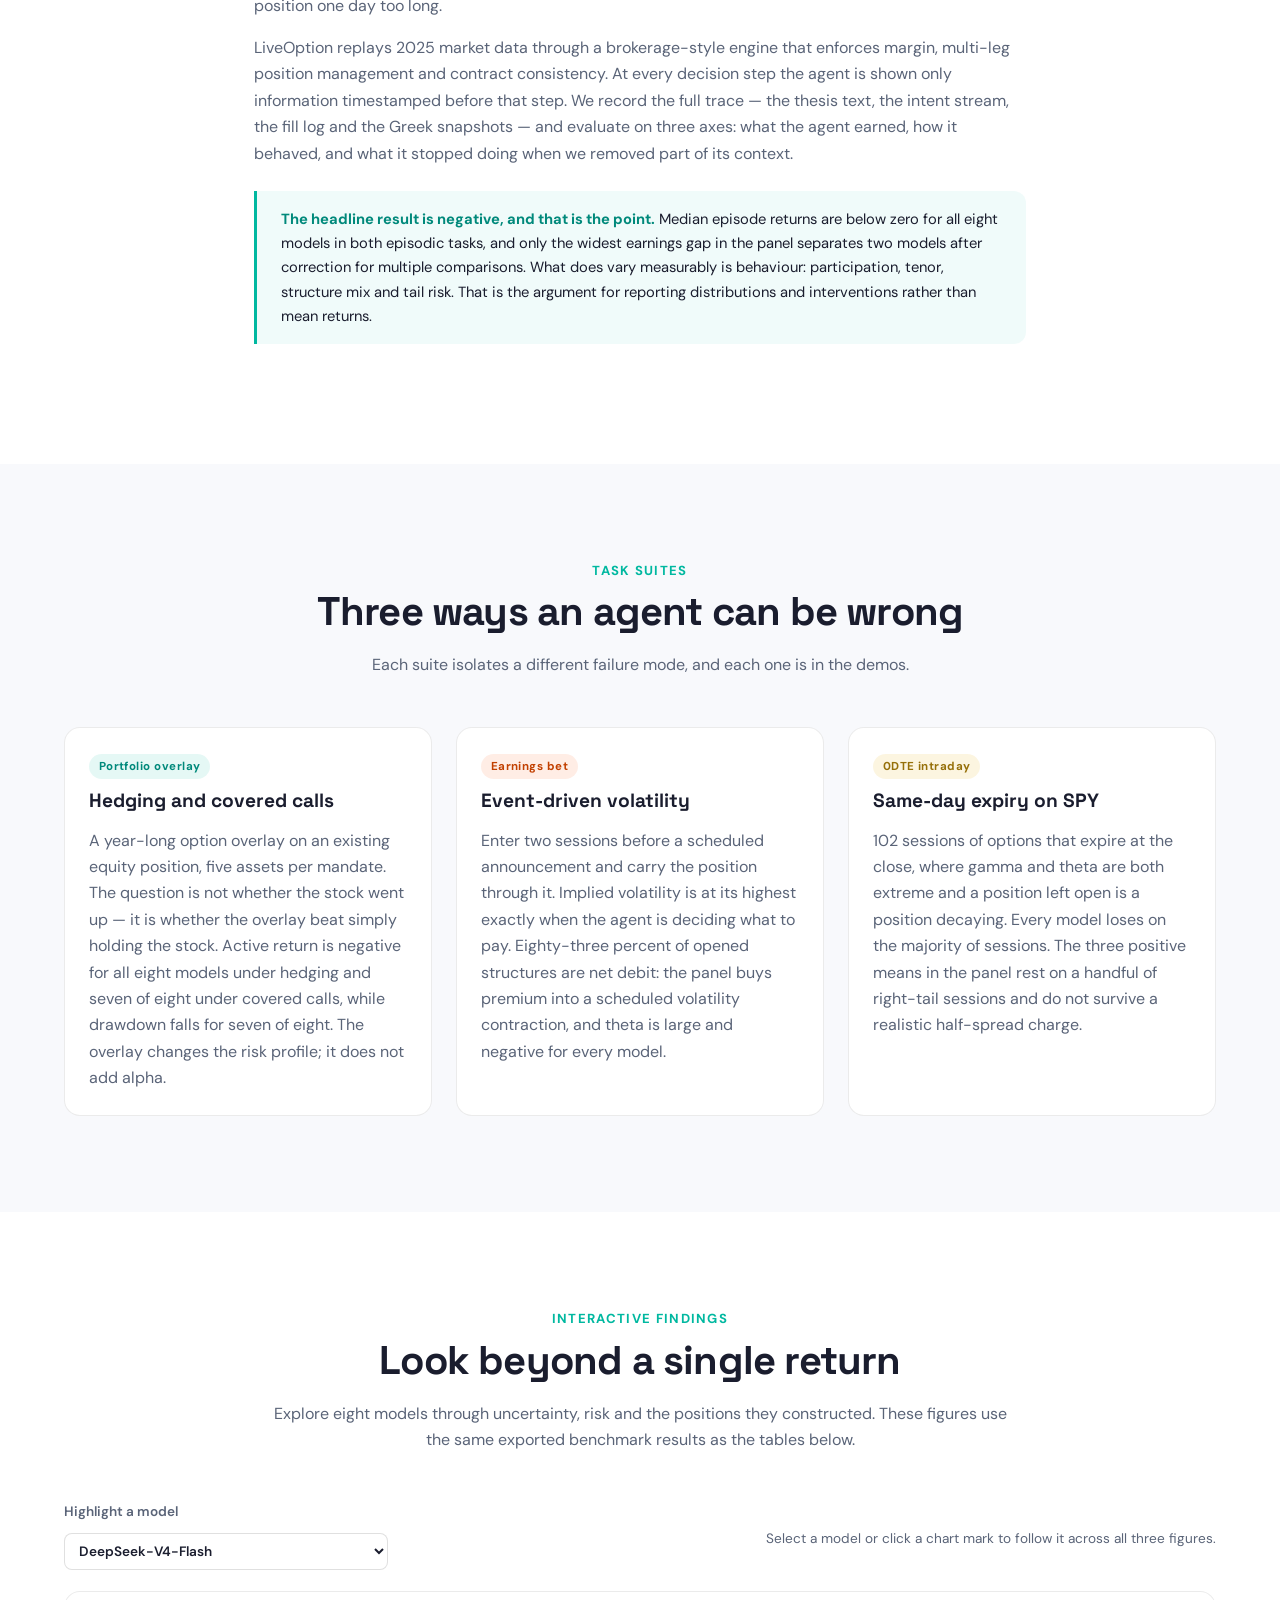
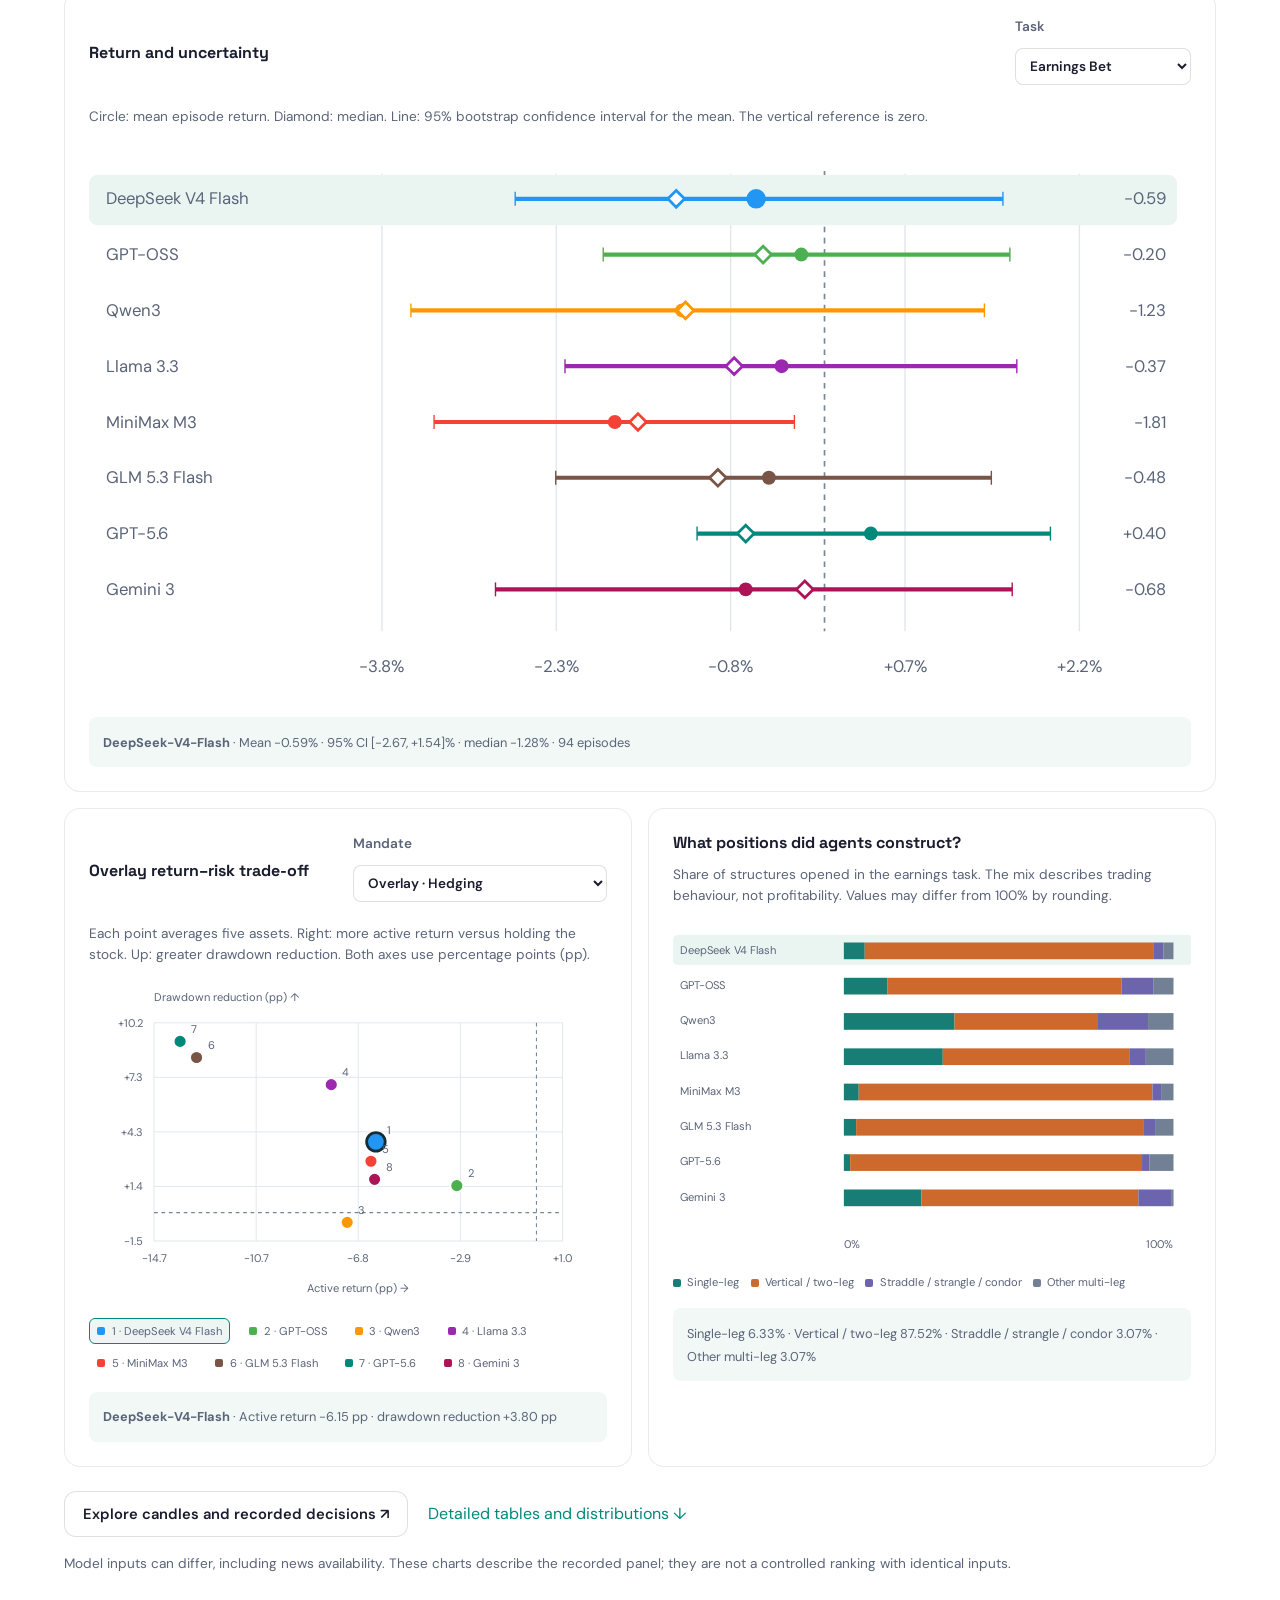
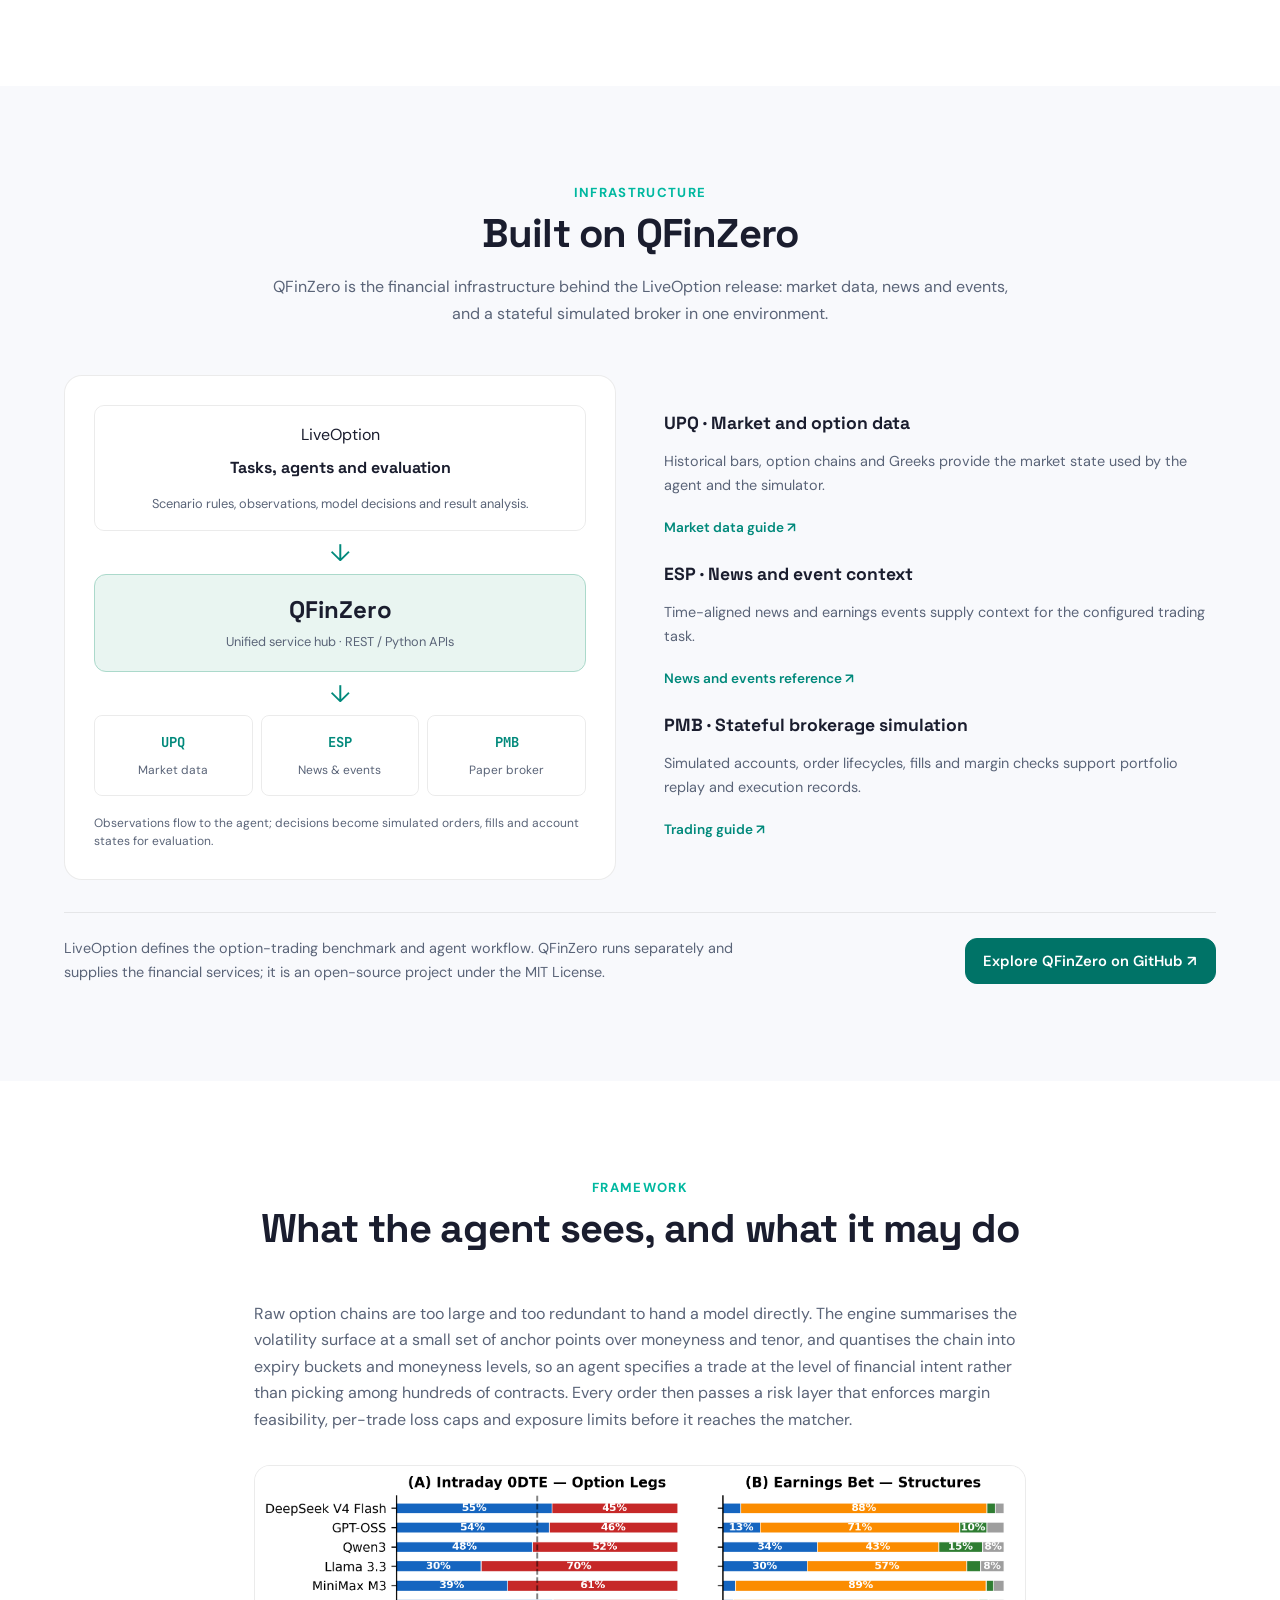
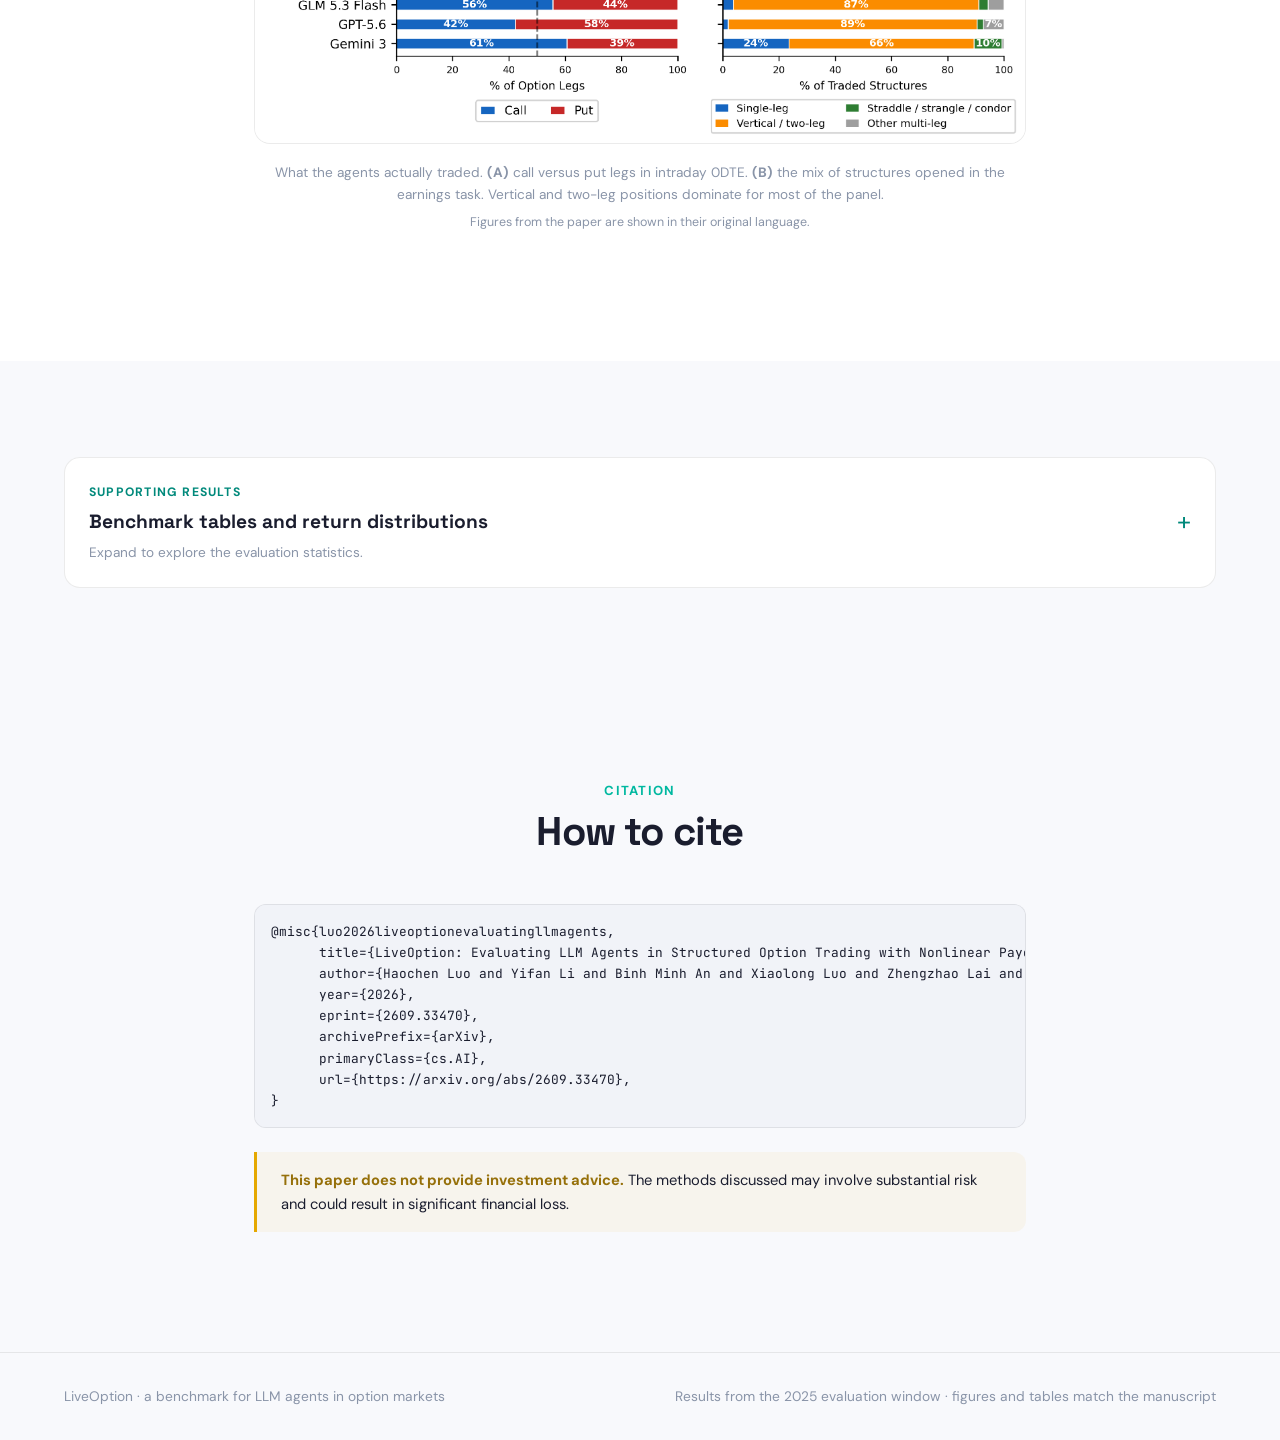
==== commit 28792d2d: "Add interactive homepage findings, QFinZero infrastructure and arXiv citation" ====
--- a/index.html
+++ b/index.html
@@ -8,9 +8,9 @@
 <link rel="preconnect" href="https://fonts.googleapis.com">
 <link rel="preconnect" href="https://fonts.gstatic.com" crossorigin>
 <link href="https://fonts.googleapis.com/css2?family=Space+Grotesk:wght@500;600;700&family=DM+Sans:ital,opsz,wght@0,9..40,400;0,9..40,500;0,9..40,600;0,9..40,700&family=JetBrains+Mono:wght@400;500&display=swap" rel="stylesheet">
-<script src="js/locales.js?v=6"></script>
+<script src="js/locales.js?v=7"></script>
 <script src="js/i18n.js?v=3"></script>
-<link rel="stylesheet" href="css/style.css?v=6">
+<link rel="stylesheet" href="css/style.css?v=7">
 </head>
 <body>
 
@@ -24,6 +24,8 @@
       <a href="#overview"><span data-i18n="nav.overview">Overview</span></a>
       <a href="#tasks"><span data-i18n="nav.tasks">Tasks</span></a>
       <a href="#demos"><span data-i18n="scenes.nav">Scenarios</span></a>
+      <a href="#visual-results"><span data-i18n="viz.nav">Figures</span></a>
+      <a href="#infrastructure">QFinZero</a>
       <a href="#cite"><span data-i18n="nav.citation">Citation</span></a>
     </div>
     <div class="nav-actions">
@@ -33,7 +35,7 @@
         <option value="jp" lang="ja">日本語</option>
       </select>
       <button class="btn btn-sm" type="button" disabled title="Repository link coming soon" aria-label="GitHub code — link coming soon" data-i18n-title="nav.codeSoon" data-i18n-aria-label="nav.codeAria"><svg width="16" height="16" viewBox="0 0 24 24" fill="currentColor" aria-hidden="true"><path d="M12 .75a11.25 11.25 0 0 0-3.558 21.923c.563.105.773-.244.773-.543v-2.094c-3.14.682-3.803-1.332-3.803-1.332-.514-1.306-1.255-1.654-1.255-1.654-1.026-.701.078-.687.078-.687 1.134.08 1.73 1.165 1.73 1.165 1.008 1.727 2.644 1.228 3.29.94.102-.73.394-1.228.716-1.51-2.507-.286-5.143-1.254-5.143-5.581 0-1.233.44-2.24 1.164-3.03-.117-.286-.505-1.434.11-2.987 0 0 .949-.304 3.094 1.16A10.76 10.76 0 0 1 12 6.142c.956.005 1.919.13 2.817.38 2.144-1.465 3.092-1.16 3.092-1.16.617 1.553.229 2.701.112 2.987.724.79 1.163 1.797 1.163 3.03 0 4.339-2.64 5.292-5.155 5.572.405.35.766 1.042.766 2.1v3.08c0 .302.204.653.78.542A11.252 11.252 0 0 0 12 .75Z"/></svg><span data-i18n="nav.code">Code</span></button>
-      <a class="btn btn-sm" href="#cite"><span data-i18n="nav.paper">Paper</span></a>
+      <a class="btn btn-sm" href="https://arxiv.org/abs/2609.33470" target="_blank" rel="noopener"><span data-i18n="nav.paper">Paper</span></a>
       <a class="btn btn-sm btn-primary" href="demos.html" target="_blank" rel="noopener"><span data-i18n="nav.viewDemos">View demos</span> <span aria-hidden="true">↗</span></a>
     </div>
   </div>
@@ -49,7 +51,7 @@
     </p>
     <div class="hero-actions">
       <a class="btn btn-primary" href="demos.html" target="_blank" rel="noopener"><span data-i18n="hero.explore">Explore recorded demos</span> <span aria-hidden="true">↗</span></a>
-      <a class="btn" href="#cite"><span data-i18n="hero.readPaper">Read the paper</span></a>
+      <a class="btn" href="https://arxiv.org/abs/2609.33470" target="_blank" rel="noopener"><span data-i18n="hero.readPaper">Read the paper</span></a>
     </div>
 
 
@@ -154,6 +156,53 @@
   </div>
 </section>
 
+<section id="visual-results">
+  <div class="container">
+    <div class="sec-head">
+      <div class="eyebrow" data-i18n="viz.eyebrow">Interactive findings</div>
+      <h2 data-i18n="viz.title">Look beyond a single return</h2>
+      <p data-i18n="viz.intro">Explore eight models through uncertainty, risk and the positions they constructed. These figures use the same exported benchmark results as the tables below.</p>
+    </div>
+    <p class="note viz-mobile-hint" data-i18n="viz.scrollHint">Swipe charts horizontally to see the full axes and all values.</p>
+    <div id="visual-explorer"><p role="status" data-i18n="viz.loading">Loading benchmark figures…</p></div>
+    <div class="viz-links">
+      <a class="btn" href="demos.html?task=overlay&amp;scenario=overlay-qqq-hedge&amp;view=market" data-i18n="viz.replayLink">Explore candles and recorded decisions ↗</a>
+      <a href="#results" data-i18n="viz.tablesLink">Detailed tables and distributions ↓</a>
+    </div>
+    <p class="note" data-i18n="viz.comparability">Model inputs can differ, including news availability. These charts describe the recorded panel; they are not a controlled ranking with identical inputs.</p>
+  </div>
+</section>
+
+<section class="alt" id="infrastructure">
+  <div class="container">
+    <div class="sec-head">
+      <div class="eyebrow" data-i18n="infra.eyebrow">Infrastructure</div>
+      <h2 data-i18n="infra.title">Built on QFinZero</h2>
+      <p data-i18n="infra.intro">QFinZero is the financial infrastructure behind the LiveOption release: market data, news and events, and a stateful simulated broker in one environment.</p>
+    </div>
+    <div class="infra-layout">
+      <div class="infra-flow" role="group" aria-label="LiveOption and QFinZero architecture" data-i18n-aria-label="infra.diagram">
+        <div class="infra-layer"><span class="tag">LiveOption</span><h3 data-i18n="infra.agentTitle">Tasks, agents and evaluation</h3><p data-i18n="infra.agentBody">Scenario rules, observations, model decisions and result analysis.</p></div>
+        <span class="infra-arrow" aria-hidden="true">↓</span>
+        <div class="infra-hub"><strong>QFinZero</strong><span data-i18n="infra.hub">Unified service hub · REST / Python APIs</span></div>
+        <span class="infra-arrow" aria-hidden="true">↓</span>
+        <div class="infra-services">
+          <div><code>UPQ</code><span data-i18n="infra.marketShort">Market data</span></div>
+          <div><code>ESP</code><span data-i18n="infra.newsShort">News &amp; events</span></div>
+          <div><code>PMB</code><span data-i18n="infra.brokerShort">Paper broker</span></div>
+        </div>
+        <p class="note" data-i18n="infra.flowNote">Observations flow to the agent; decisions become simulated orders, fills and account states for evaluation.</p>
+      </div>
+      <div class="infra-description">
+        <article><h3 data-i18n="infra.marketTitle">UPQ · Market and option data</h3><p data-i18n="infra.marketBody">Historical bars, option chains and Greeks provide the market state used by the agent and the simulator.</p><a href="https://github.com/CityU-MLO/qfinzero/blob/main/docs/en/upq/agent-guide.md" target="_blank" rel="noopener" data-i18n="infra.marketDocs">Market data guide ↗</a></article>
+        <article><h3 data-i18n="infra.newsTitle">ESP · News and event context</h3><p data-i18n="infra.newsBody">Time-aligned news and earnings events supply context for the configured trading task.</p><a href="https://github.com/CityU-MLO/qfinzero/blob/main/docs/en/esp/README.md" target="_blank" rel="noopener" data-i18n="infra.newsDocs">News and events reference ↗</a></article>
+        <article><h3 data-i18n="infra.brokerTitle">PMB · Stateful brokerage simulation</h3><p data-i18n="infra.brokerBody">Simulated accounts, order lifecycles, fills and margin checks support portfolio replay and execution records.</p><a href="https://github.com/CityU-MLO/qfinzero/blob/main/docs/en/pmb/agent-guide.md" target="_blank" rel="noopener" data-i18n="infra.brokerDocs">Trading guide ↗</a></article>
+      </div>
+    </div>
+    <div class="infra-footer"><p data-i18n="infra.boundary">LiveOption defines the option-trading benchmark and agent workflow. QFinZero runs separately and supplies the financial services; it is an open-source project under the MIT License.</p><a class="btn btn-teal" href="https://github.com/CityU-MLO/qfinzero" target="_blank" rel="noopener" data-i18n="infra.repository">Explore QFinZero on GitHub ↗</a></div>
+  </div>
+</section>
+
 <section id="framework">
   <div class="container narrow">
     <div class="sec-head">
@@ -215,12 +264,14 @@
       <div class="eyebrow"><span data-i18n="nav.citation">Citation</span></div>
       <h2><span data-i18n="citation.title">How to cite</span></h2>
     </div>
-    <div class="cite" lang="en">@inproceedings{liveoption2026,
-  title     = {LiveOption: Evaluating LLM Agents in Structured Option
-               Trading with Nonlinear Payoffs},
-  author    = {Anonymous},
-  booktitle = {Advances in Neural Information Processing Systems},
-  year      = {2026}
+    <div class="cite" lang="en">@misc{luo2026liveoptionevaluatingllmagents,
+      title={LiveOption: Evaluating LLM Agents in Structured Option Trading with Nonlinear Payoffs},
+      author={Haochen Luo and Yifan Li and Binh Minh An and Xiaolong Luo and Zhengzhao Lai and Yuan Zhang and Chen Liu},
+      year={2026},
+      eprint={2609.33470},
+      archivePrefix={arXiv},
+      primaryClass={cs.AI},
+      url={https://arxiv.org/abs/2609.33470},
 }</div>
     <div class="callout" style="margin-top:1.5rem">
       <strong><span data-i18n="citation.disclaimerTitle">This paper does not provide investment advice.</span></strong> <span data-i18n="citation.disclaimer">The methods discussed may involve substantial risk and could result in significant financial loss.</span>
@@ -238,6 +289,7 @@
 <script src="js/scenes.js?v=4"></script>
 <script src="js/charts.js?v=3"></script>
 <script src="js/results.js?v=3"></script>
+<script src="js/homepage.js?v=1"></script>
 <!-- Default Statcounter code for LO https://liveoption.github.io/ -->
 <script type="text/javascript">
 var sc_project=13361926;
--- a/css/style.css
+++ b/css/style.css
@@ -423,6 +423,61 @@
   .language-select { min-width: 72px; padding: .35rem .4rem; }
   .demos-page .nav-actions > a:first-of-type { display: inline-flex; }
   .demo-task p, .card p { overflow-wrap: anywhere; }
+}
+
+/* Homepage interactive figures and infrastructure. */
+.viz-toolbar { display: flex; flex-wrap: wrap; gap: .8rem; justify-content: space-between; align-items: center; margin-bottom: 1rem; }
+#visual-results .note, .infra-flow .note { color: var(--text-2); }
+.viz-mobile-hint { display: none; }
+.viz-toolbar h3 { margin: 0; }
+.viz-toolbar label { display: flex; flex-wrap: wrap; align-items: center; gap: .6rem; font-size: .85rem; font-weight: 600; min-width: 0; }
+.viz-toolbar select { font: inherit; color: var(--text); padding: .5rem .65rem; border: 1px solid var(--border-2); border-radius: 8px; background: white; min-width: 0; max-width: 100%; }
+.viz-toolbar .note { margin: 0; max-width: 560px; }
+.viz-panels { display: grid; grid-template-columns: minmax(0,1fr) minmax(0,1fr); gap: 1rem; }
+.viz-panels .panel { min-width: 0; }
+.viz-wide { grid-column: 1 / -1; }
+.viz-scroll { overflow: auto; max-width: 100%; border-radius: 10px; }
+.viz-scroll:focus-visible { outline: 2px solid var(--primary-dark); outline-offset: 2px; }
+.viz-chart { display: block; width: 100%; min-width: 520px; }
+.viz-wide .viz-chart { min-width: 720px; }
+.viz-chart text { font: 12px var(--font-body); fill: var(--text-2); }
+.viz-chart [role=button] { cursor: pointer; }
+.viz-chart [role=button]:focus-visible { outline: 2px solid var(--primary-dark); outline-offset: 2px; }
+.viz-gridline { stroke: #e1e7ec; stroke-width: 1; }
+.viz-zero { stroke: #788796; stroke-width: 1.2; stroke-dasharray: 4 4; }
+.viz-selected { margin: 1rem 0 0; background: #f2f8f6; border-radius: 8px; padding: .85rem; font-size: .8rem; line-height: 1.8; overflow-wrap: anywhere; }
+.viz-model-key, .viz-structure-key { display: flex; flex-wrap: wrap; gap: .4rem .7rem; margin-top: .75rem; }
+.viz-model { display: inline-flex; align-items: center; gap: .4rem; padding: .3rem .45rem; font: .7rem var(--font-body); border: 1px solid transparent; border-radius: 6px; background: none; color: var(--text-2); cursor: pointer; }
+.viz-model.on { background: #edf6f3; border-color: var(--primary-dark); }
+.viz-model i, .viz-structure-key i { width: 8px; height: 8px; border-radius: 2px; display: inline-block; flex-shrink: 0; }
+.viz-structure-key span { display: inline-flex; align-items: center; gap: .4rem; font-size: .7rem; color: var(--text-2); }
+.viz-links { display: flex; flex-wrap: wrap; align-items: center; gap: 1.25rem; margin: 1.5rem 0 1rem; }
+.infra-layout { display: grid; grid-template-columns: minmax(0,1fr) minmax(0,1fr); gap: 3rem; align-items: center; }
+.infra-flow { display: grid; gap: .6rem; background: #fff; border: 1px solid var(--border); border-radius: 18px; padding: 1.8rem; }
+.infra-layer { border: 1px solid var(--border); border-radius: 10px; padding: 1rem; text-align: center; }
+.infra-layer h3 { margin-top: .6rem; font-size: 1rem; }
+.infra-layer p { font-size: .8rem; margin: 0; }
+.infra-arrow { text-align: center; color: var(--primary-dark); font-size: 1.5rem; line-height: 1; }
+.infra-hub { display: flex; flex-direction: column; gap: .35rem; text-align: center; padding: 1.2rem; border-radius: 12px; background: #e9f5f1; border: 1px solid #abd9cb; }
+.infra-hub strong { font: 700 1.5rem var(--font-head); }
+.infra-hub span { color: var(--text-2); font-size: .8rem; }
+.infra-services { display: grid; grid-template-columns: repeat(3,minmax(0,1fr)); gap: .5rem; }
+.infra-services > div { display: flex; flex-direction: column; gap: .45rem; text-align: center; padding: .9rem .4rem; border: 1px solid var(--border); border-radius: 8px; }
+.infra-services code { color: var(--primary-dark); font-weight: 700; }
+.infra-services span { font-size: .75rem; color: var(--text-2); }
+.infra-flow .note { margin: .5rem 0 0; font-size: .75rem; }
+.infra-description { display: grid; gap: 1.5rem; }
+.infra-description h3 { font-size: 1.1rem; }
+.infra-description p { font-size: .9rem; }
+.infra-description a { font-size: .85rem; font-weight: 600; }
+.infra-footer { display: flex; flex-wrap: wrap; align-items: center; gap: 1.5rem; justify-content: space-between; margin-top: 2rem; border-top: 1px solid var(--border); padding-top: 1.5rem; }
+.infra-footer p { max-width: 700px; font-size: .9rem; margin: 0; }
+.infra-footer .btn-teal { background: #007367; border-color: #007367; }
+@media (max-width: 900px) {
+  .viz-mobile-hint { display: block; margin-top: 1rem; }
+  .viz-panels, .infra-layout { grid-template-columns: minmax(0,1fr); }
+  .infra-layout { gap: 1.5rem; }
+  .infra-flow { padding: 1.1rem; }
 }
 
 /* Recorded replay explorer: each tab keeps a compact, separately paged view. */
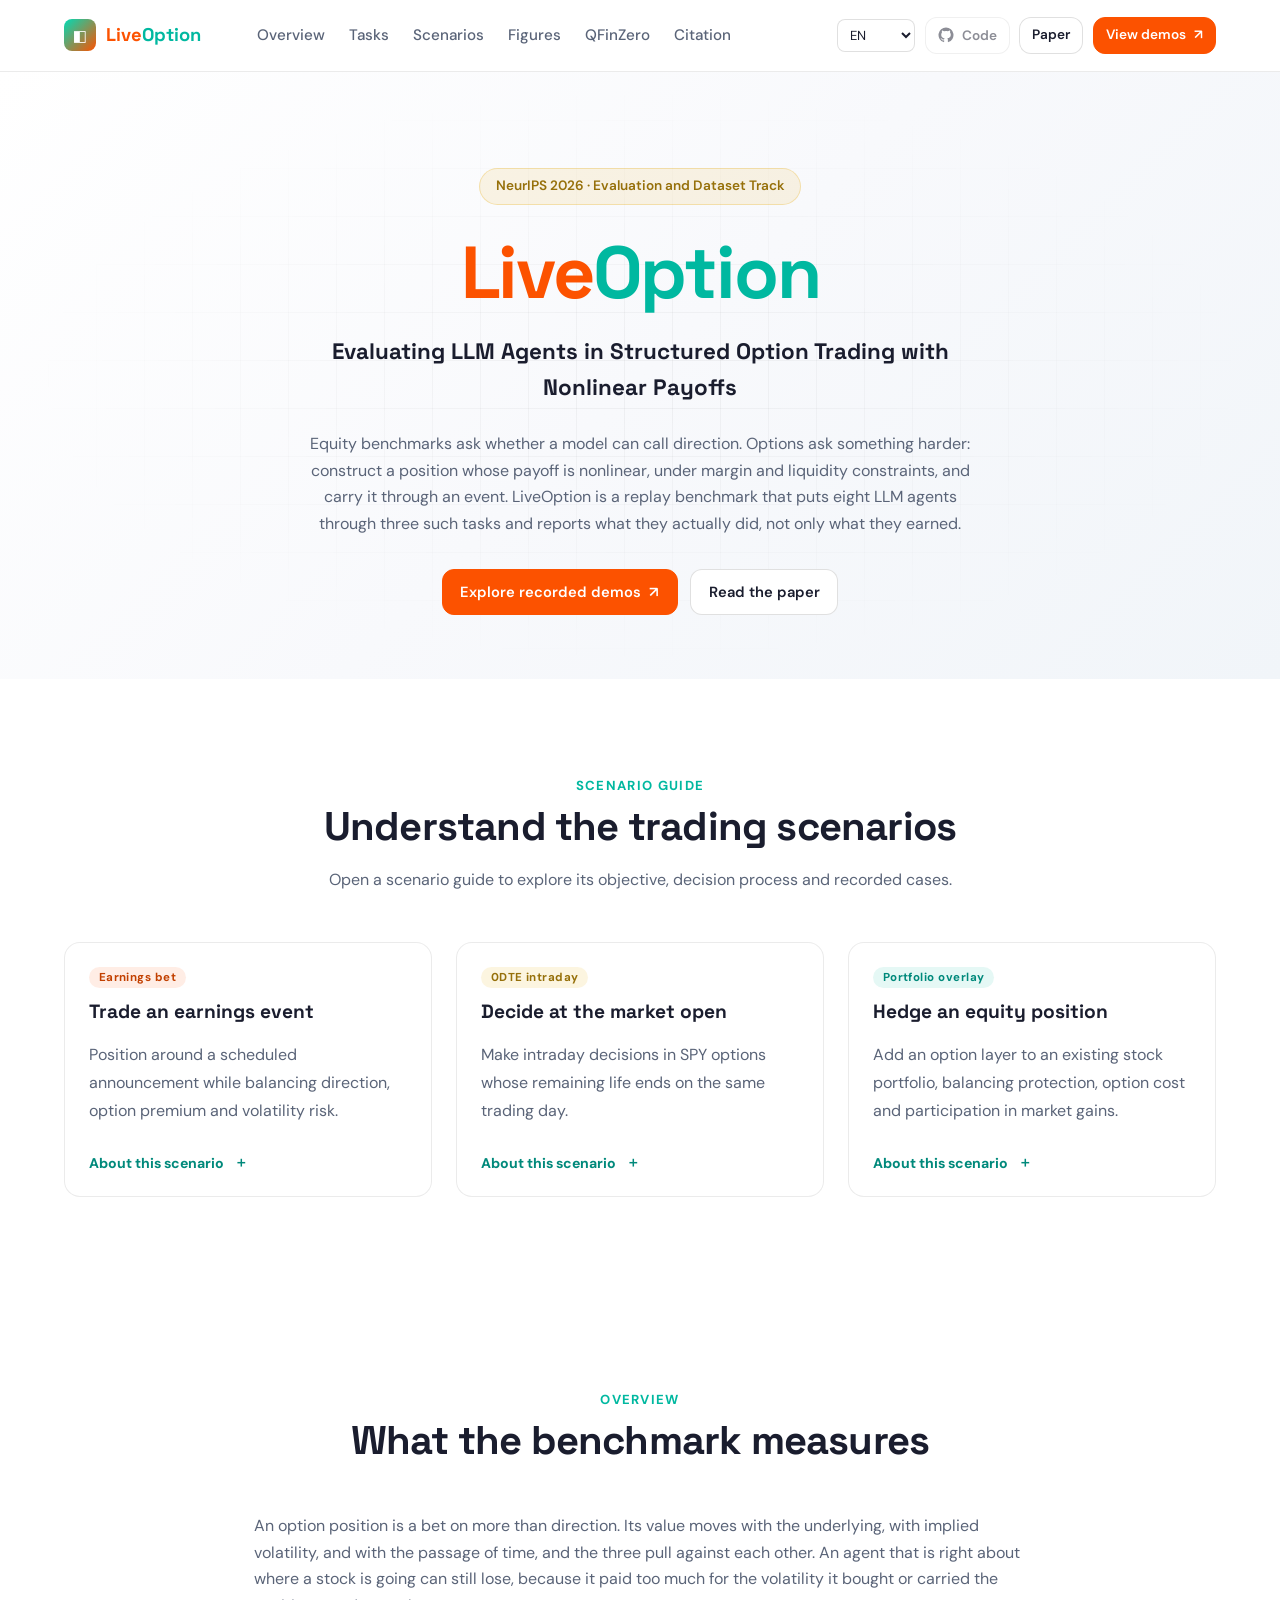
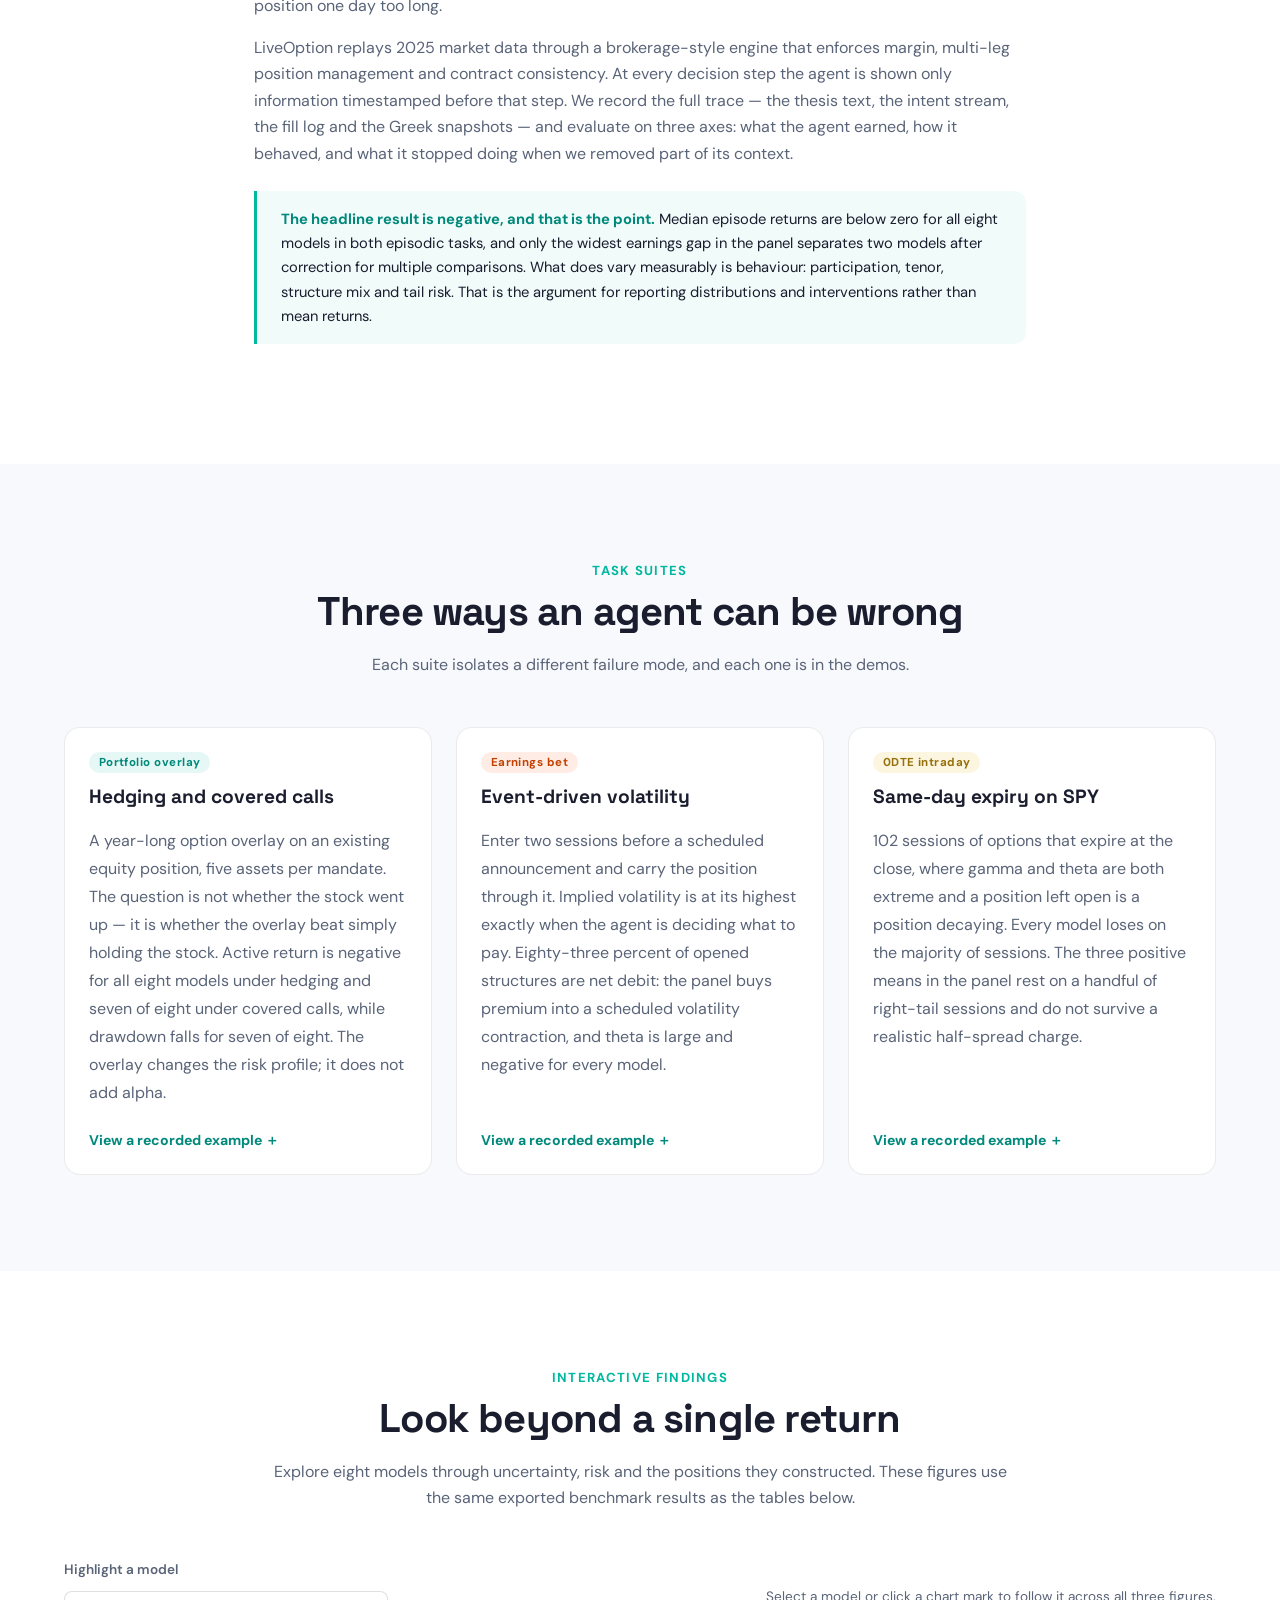
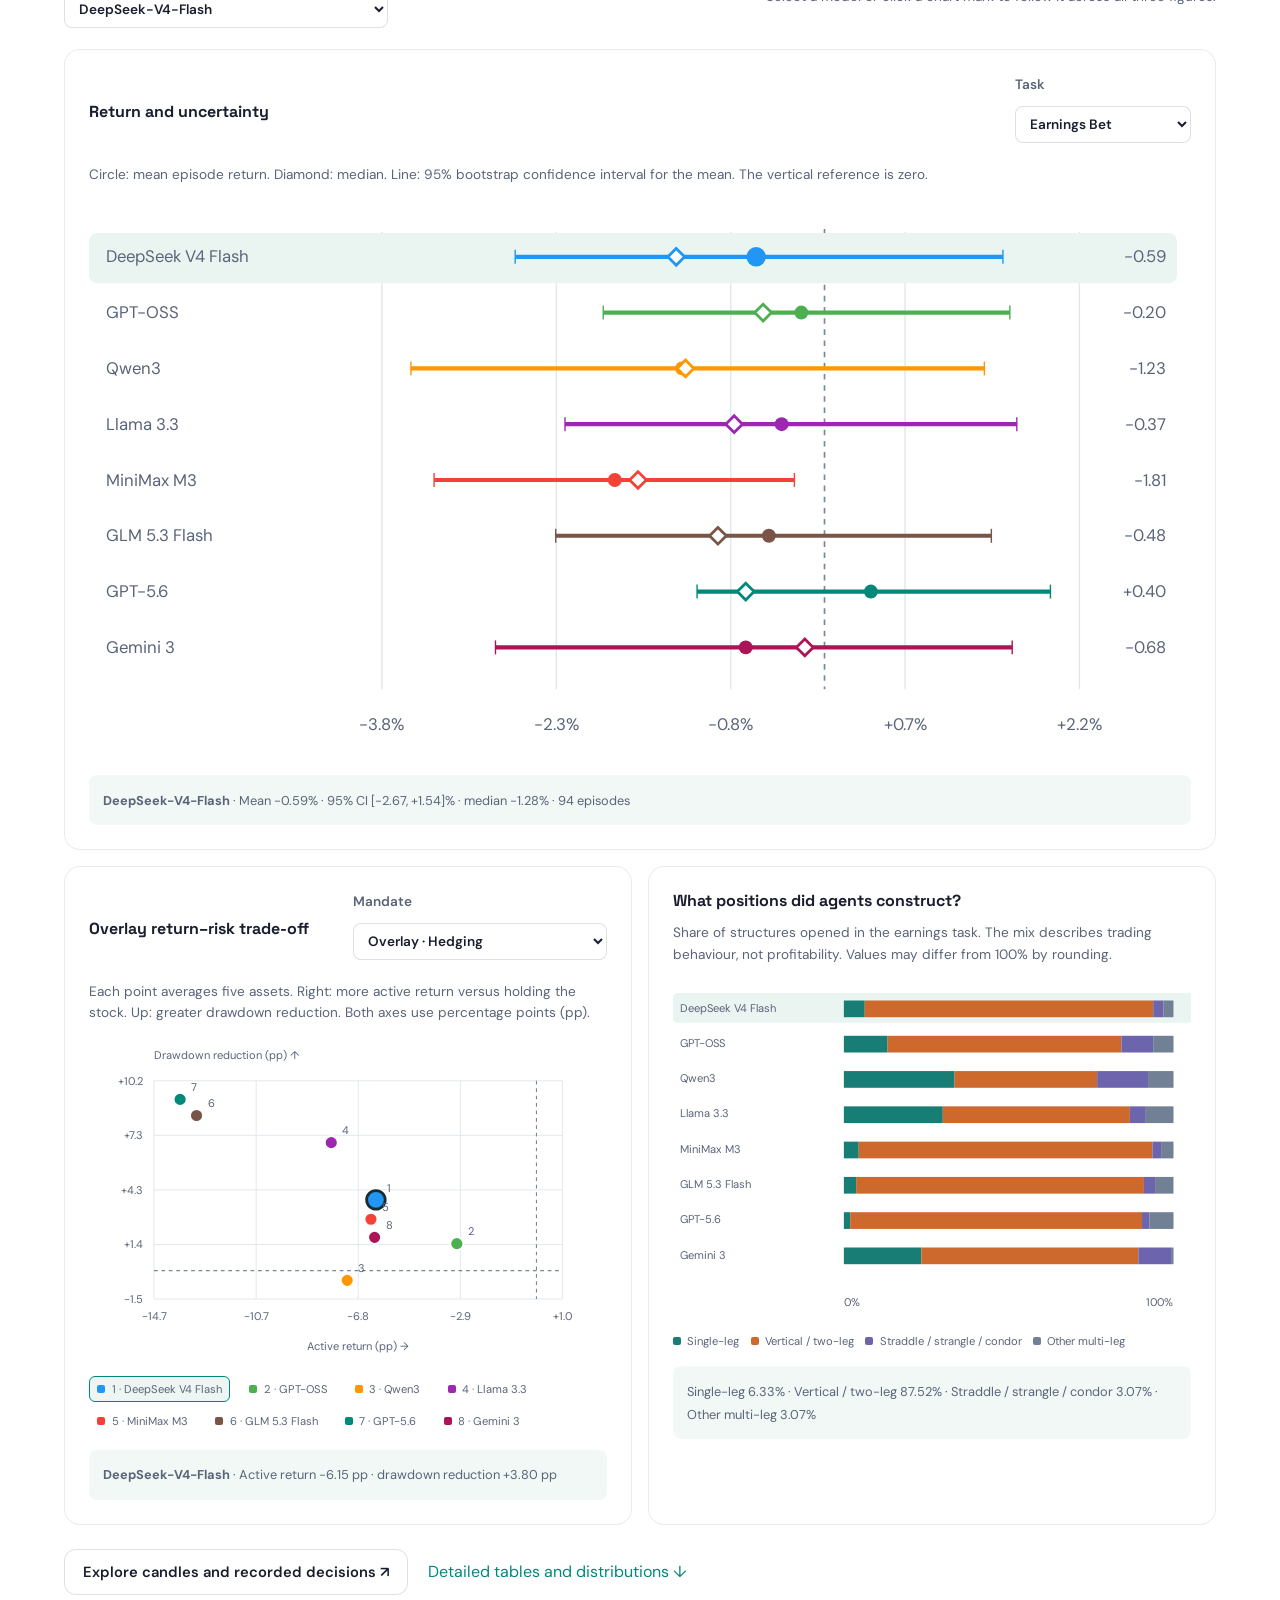
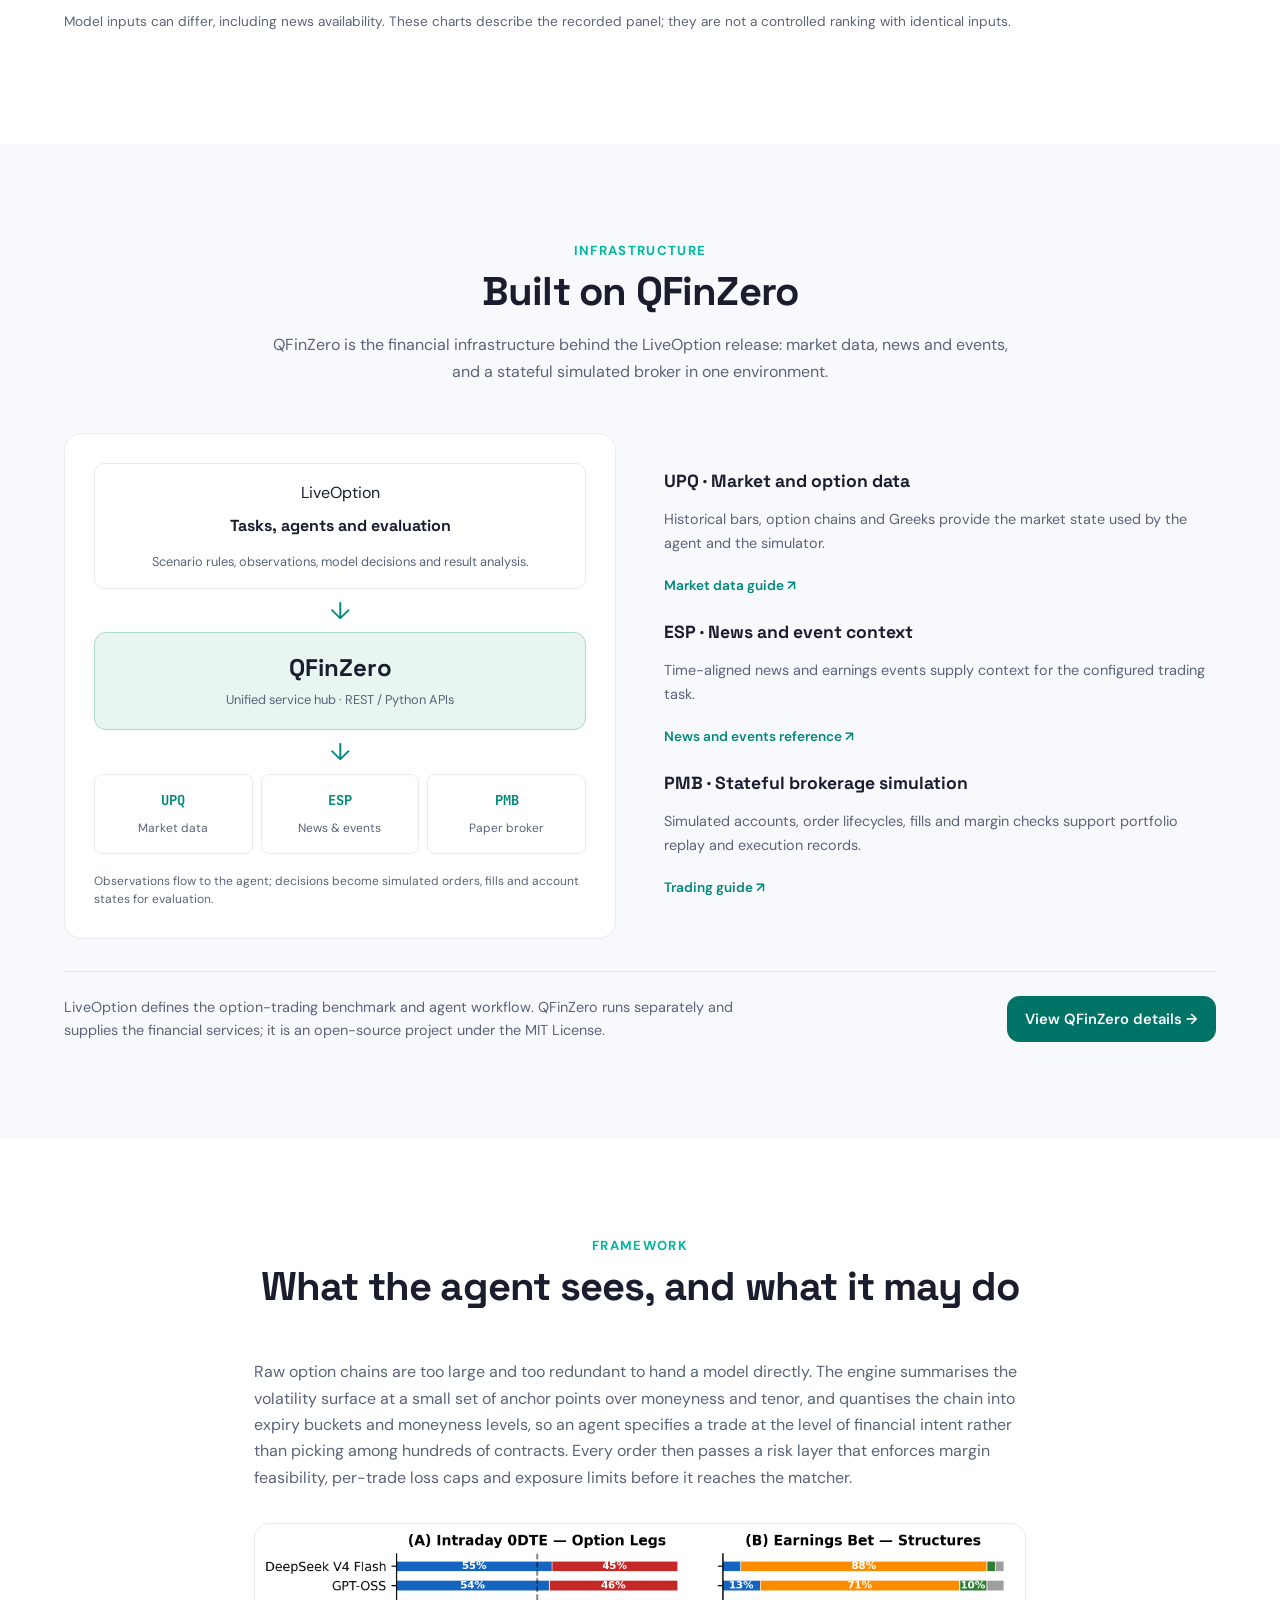
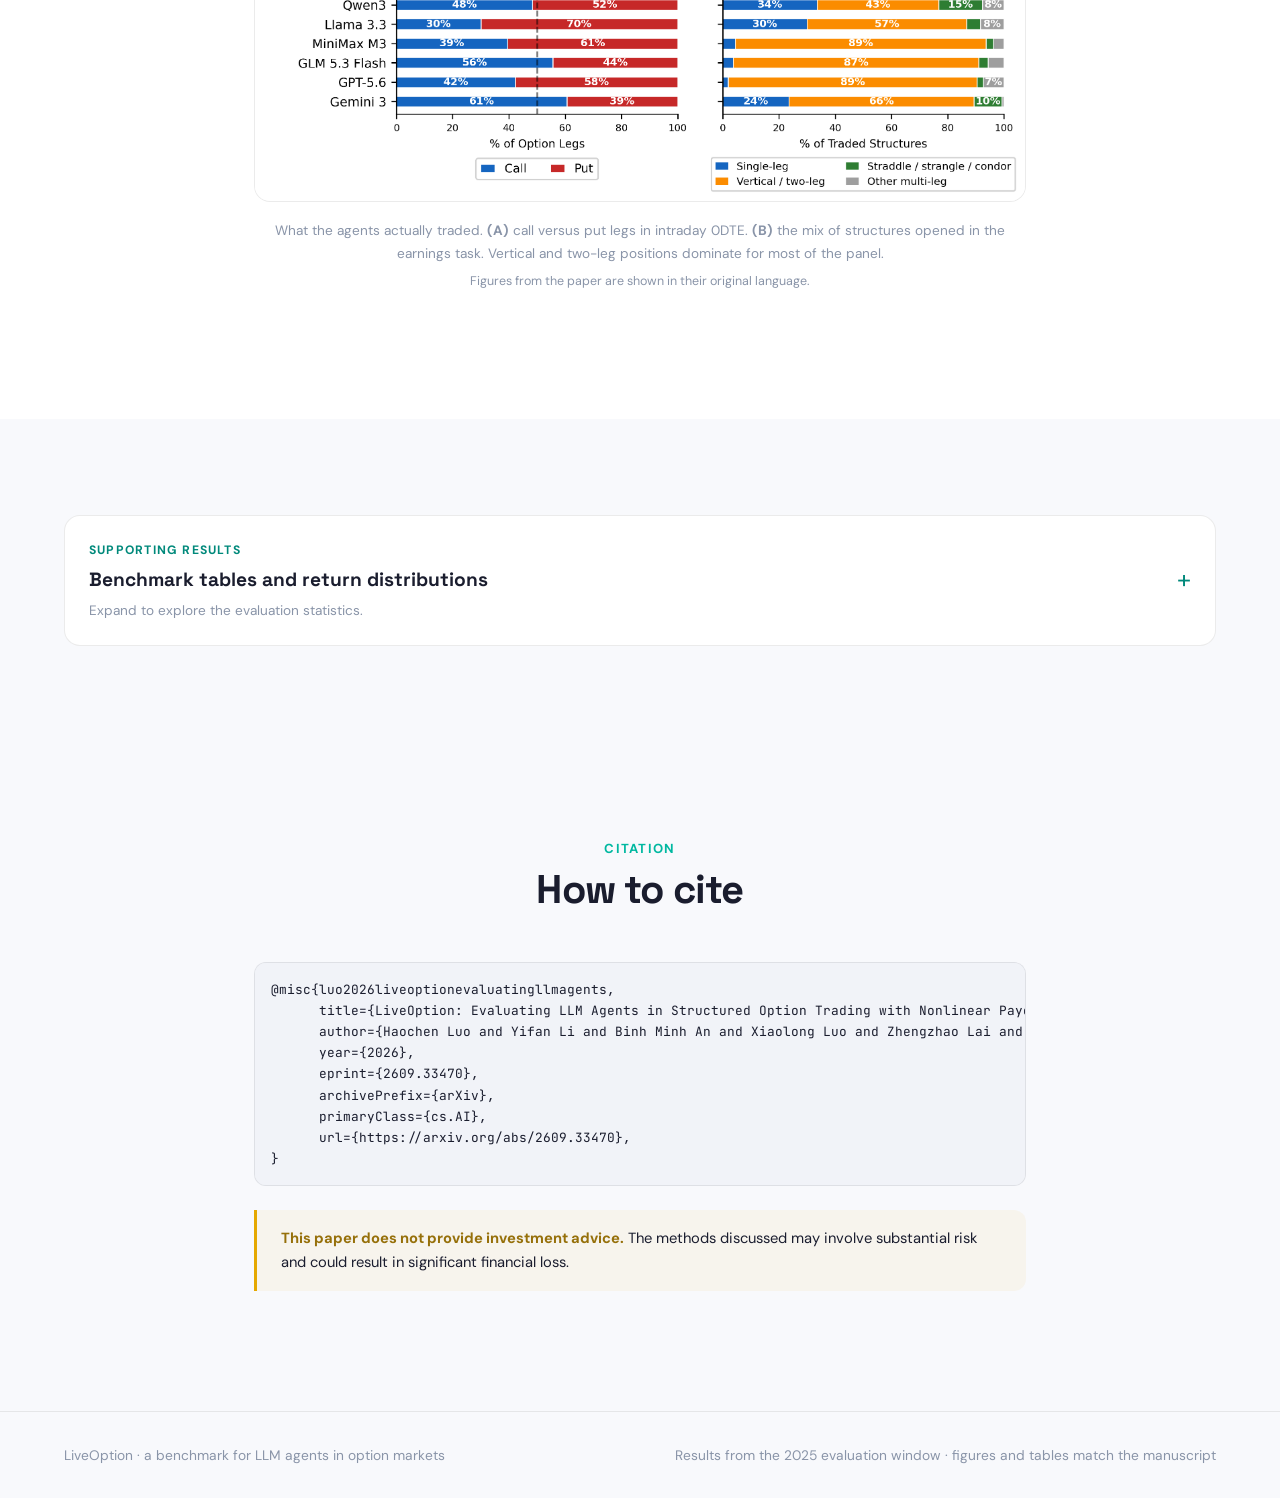
==== commit 11dfa145: "Add recorded case dialogs and a dedicated QFinZero project page" ====
--- a/index.html
+++ b/index.html
@@ -8,9 +8,9 @@
 <link rel="preconnect" href="https://fonts.googleapis.com">
 <link rel="preconnect" href="https://fonts.gstatic.com" crossorigin>
 <link href="https://fonts.googleapis.com/css2?family=Space+Grotesk:wght@500;600;700&family=DM+Sans:ital,opsz,wght@0,9..40,400;0,9..40,500;0,9..40,600;0,9..40,700&family=JetBrains+Mono:wght@400;500&display=swap" rel="stylesheet">
-<script src="js/locales.js?v=7"></script>
+<script src="js/locales.js?v=8"></script>
 <script src="js/i18n.js?v=3"></script>
-<link rel="stylesheet" href="css/style.css?v=7">
+<link rel="stylesheet" href="css/style.css?v=8">
 </head>
 <body>
 
@@ -131,27 +131,30 @@
       <p><span data-i18n="tasks.intro">Each suite isolates a different failure mode, and each one is in the demos.</span></p>
     </div>
     <div class="cards">
-      <div class="card">
+      <button class="card task-detail-card" type="button" data-scene="overlay" data-scene-view="example" aria-haspopup="dialog" aria-controls="scenario-guide">
         <span class="tag"><span data-i18n="task.overlay.name">Portfolio overlay</span></span>
-        <h3><span data-i18n="tasks.overlayTitle">Hedging and covered calls</span></h3>
-        <p>
+        <span class="scenario-card-title" data-i18n="tasks.overlayTitle">Hedging and covered calls</span>
+        <span class="scenario-card-body">
           <span data-i18n="tasks.overlayBody">A year-long option overlay on an existing equity position, five assets per mandate. The question is not whether the stock went up — it is whether the overlay beat simply holding the stock. Active return is negative for all eight models under hedging and seven of eight under covered calls, while drawdown falls for seven of eight. The overlay changes the risk profile; it does not add alpha.</span>
-        </p>
-      </div>
-      <div class="card">
+        </span>
+        <span class="demo-link" data-i18n="case.open">View a recorded example ＋</span>
+      </button>
+      <button class="card task-detail-card" type="button" data-scene="earnings" data-scene-view="example" aria-haspopup="dialog" aria-controls="scenario-guide">
         <span class="tag orange"><span data-i18n="task.earnings.name">Earnings bet</span></span>
-        <h3><span data-i18n="tasks.earningsTitle">Event-driven volatility</span></h3>
-        <p>
+        <span class="scenario-card-title" data-i18n="tasks.earningsTitle">Event-driven volatility</span>
+        <span class="scenario-card-body">
           <span data-i18n="tasks.earningsBody">Enter two sessions before a scheduled announcement and carry the position through it. Implied volatility is at its highest exactly when the agent is deciding what to pay. Eighty-three percent of opened structures are net debit: the panel buys premium into a scheduled volatility contraction, and theta is large and negative for every model.</span>
-        </p>
-      </div>
-      <div class="card">
+        </span>
+        <span class="demo-link" data-i18n="case.open">View a recorded example ＋</span>
+      </button>
+      <button class="card task-detail-card" type="button" data-scene="0dte" data-scene-view="example" aria-haspopup="dialog" aria-controls="scenario-guide">
         <span class="tag gold"><span data-i18n="task.0dte.name">0DTE intraday</span></span>
-        <h3><span data-i18n="tasks.0dteTitle">Same-day expiry on SPY</span></h3>
-        <p>
+        <span class="scenario-card-title" data-i18n="tasks.0dteTitle">Same-day expiry on SPY</span>
+        <span class="scenario-card-body">
           <span data-i18n="tasks.0dteBody">102 sessions of options that expire at the close, where gamma and theta are both extreme and a position left open is a position decaying. Every model loses on the majority of sessions. The three positive means in the panel rest on a handful of right-tail sessions and do not survive a realistic half-spread charge.</span>
-        </p>
-      </div>
+        </span>
+        <span class="demo-link" data-i18n="case.open">View a recorded example ＋</span>
+      </button>
     </div>
   </div>
 </section>
@@ -199,7 +202,7 @@
         <article><h3 data-i18n="infra.brokerTitle">PMB · Stateful brokerage simulation</h3><p data-i18n="infra.brokerBody">Simulated accounts, order lifecycles, fills and margin checks support portfolio replay and execution records.</p><a href="https://github.com/CityU-MLO/qfinzero/blob/main/docs/en/pmb/agent-guide.md" target="_blank" rel="noopener" data-i18n="infra.brokerDocs">Trading guide ↗</a></article>
       </div>
     </div>
-    <div class="infra-footer"><p data-i18n="infra.boundary">LiveOption defines the option-trading benchmark and agent workflow. QFinZero runs separately and supplies the financial services; it is an open-source project under the MIT License.</p><a class="btn btn-teal" href="https://github.com/CityU-MLO/qfinzero" target="_blank" rel="noopener" data-i18n="infra.repository">Explore QFinZero on GitHub ↗</a></div>
+    <div class="infra-footer"><p data-i18n="infra.boundary">LiveOption defines the option-trading benchmark and agent workflow. QFinZero runs separately and supplies the financial services; it is an open-source project under the MIT License.</p><a class="btn btn-teal" href="qfinzero.html" data-i18n="qfz.details">View QFinZero details →</a></div>
   </div>
 </section>
 
@@ -286,7 +289,8 @@
   </div>
 </footer>
 
-<script src="js/scenes.js?v=4"></script>
+<script src="js/scenes.js?v=5"></script>
+<script src="js/case-preview.js?v=1"></script>
 <script src="js/charts.js?v=3"></script>
 <script src="js/results.js?v=3"></script>
 <script src="js/homepage.js?v=1"></script>
--- a/css/style.css
+++ b/css/style.css
@@ -540,6 +540,43 @@
   .replay-record { grid-template-columns: auto 1fr; }
   .replay-record .badge { grid-column: 2; justify-self: start; }
   .replay-toolbar { align-items: flex-start; }
+}
+
+/* Recorded examples and the infrastructure project detail page. */
+.task-detail-card { display: flex; flex-direction: column; align-items: flex-start; text-align: left; font-family: var(--font-body); color: var(--text); cursor: pointer; }
+.task-detail-card:hover { border-color: var(--primary-dark); }
+.task-detail-card .demo-link { margin-top: 1.5rem; }
+.scene-view-tabs { margin-bottom: 1.5rem; }
+.case-controls { display: grid; grid-template-columns: minmax(0,1fr) minmax(0,1fr); gap: 1rem; margin-bottom: 1rem; }
+.case-kpis { display: grid; grid-template-columns: repeat(4,minmax(0,1fr)); gap: .6rem; margin: 1.2rem 0; }
+.case-kpis > div { border: 1px solid var(--border); border-radius: 8px; padding: .8rem; }
+.case-kpis span { display: block; font-size: .7rem; color: var(--text-2); line-height: 1.5; }
+.case-kpis strong { display: block; margin-top: .5rem; font: 600 1rem var(--font-mono); }
+.case-chart-tabs { margin: 1rem 0; }
+.case-chart-scroll { overflow: auto; width: 100%; min-width: 0; margin: 1rem 0; border: 1px solid var(--border); border-radius: 10px; }
+.case-chart-scroll svg { display: block; width: 100%; min-width: 600px; }
+.case-chart-scroll text { fill: var(--text-2); font: 12px var(--font-body); }
+.case-chart-scroll [role=button] { cursor: pointer; }
+.case-chart-scroll:focus-visible, .case-chart-scroll [role=button]:focus-visible { outline: 2px solid var(--primary-dark); outline-offset: 2px; }
+.case-return-key { display: flex; flex-wrap: wrap; gap: 1rem; font-size: .8rem; }
+.case-return-key span { display: inline-flex; align-items: center; gap: .4rem; }
+.case-return-key i { width: 18px; height: 3px; }
+.case-decision { margin: 1.5rem 0; border: 1px solid var(--border); border-radius: 12px; padding: 1.1rem; }
+.case-decision h3 { font-size: 1rem; }
+.case-decision h4 { margin: 1rem 0 .5rem; }
+.case-decision ul { padding-left: 1.2rem; font: .8rem/1.8 var(--font-mono); overflow-wrap: anywhere; }
+.case-reasoning { font-size: .88rem; line-height: 1.8; white-space: pre-wrap; max-height: 220px; overflow: auto; color: var(--text-2); }
+#scene-example .note { color: var(--text-2); }
+.qfz-hero .back-link { display: block; width: fit-content; margin-bottom: 1.5rem; text-align: left; }
+.qfz-hero h1 { font-size: clamp(3rem,8vw,6rem); }
+.qfz-steps { display: grid; gap: 1.5rem; }
+.qfz-steps article > span { font: 600 .8rem var(--font-mono); color: var(--primary-dark); }
+.qfz-steps h3 { margin-top: .5rem; }
+.qfz-citation { white-space: pre-wrap; overflow-wrap: anywhere; max-height: 560px; overflow: auto; }
+.qfz-doi { overflow-wrap: anywhere; }
+@media (max-width: 600px) {
+  .case-controls { grid-template-columns: minmax(0,1fr); }
+  .case-kpis { grid-template-columns: repeat(2,minmax(0,1fr)); }
 }
 
 /* Scenario cards open compact editorial guides. */
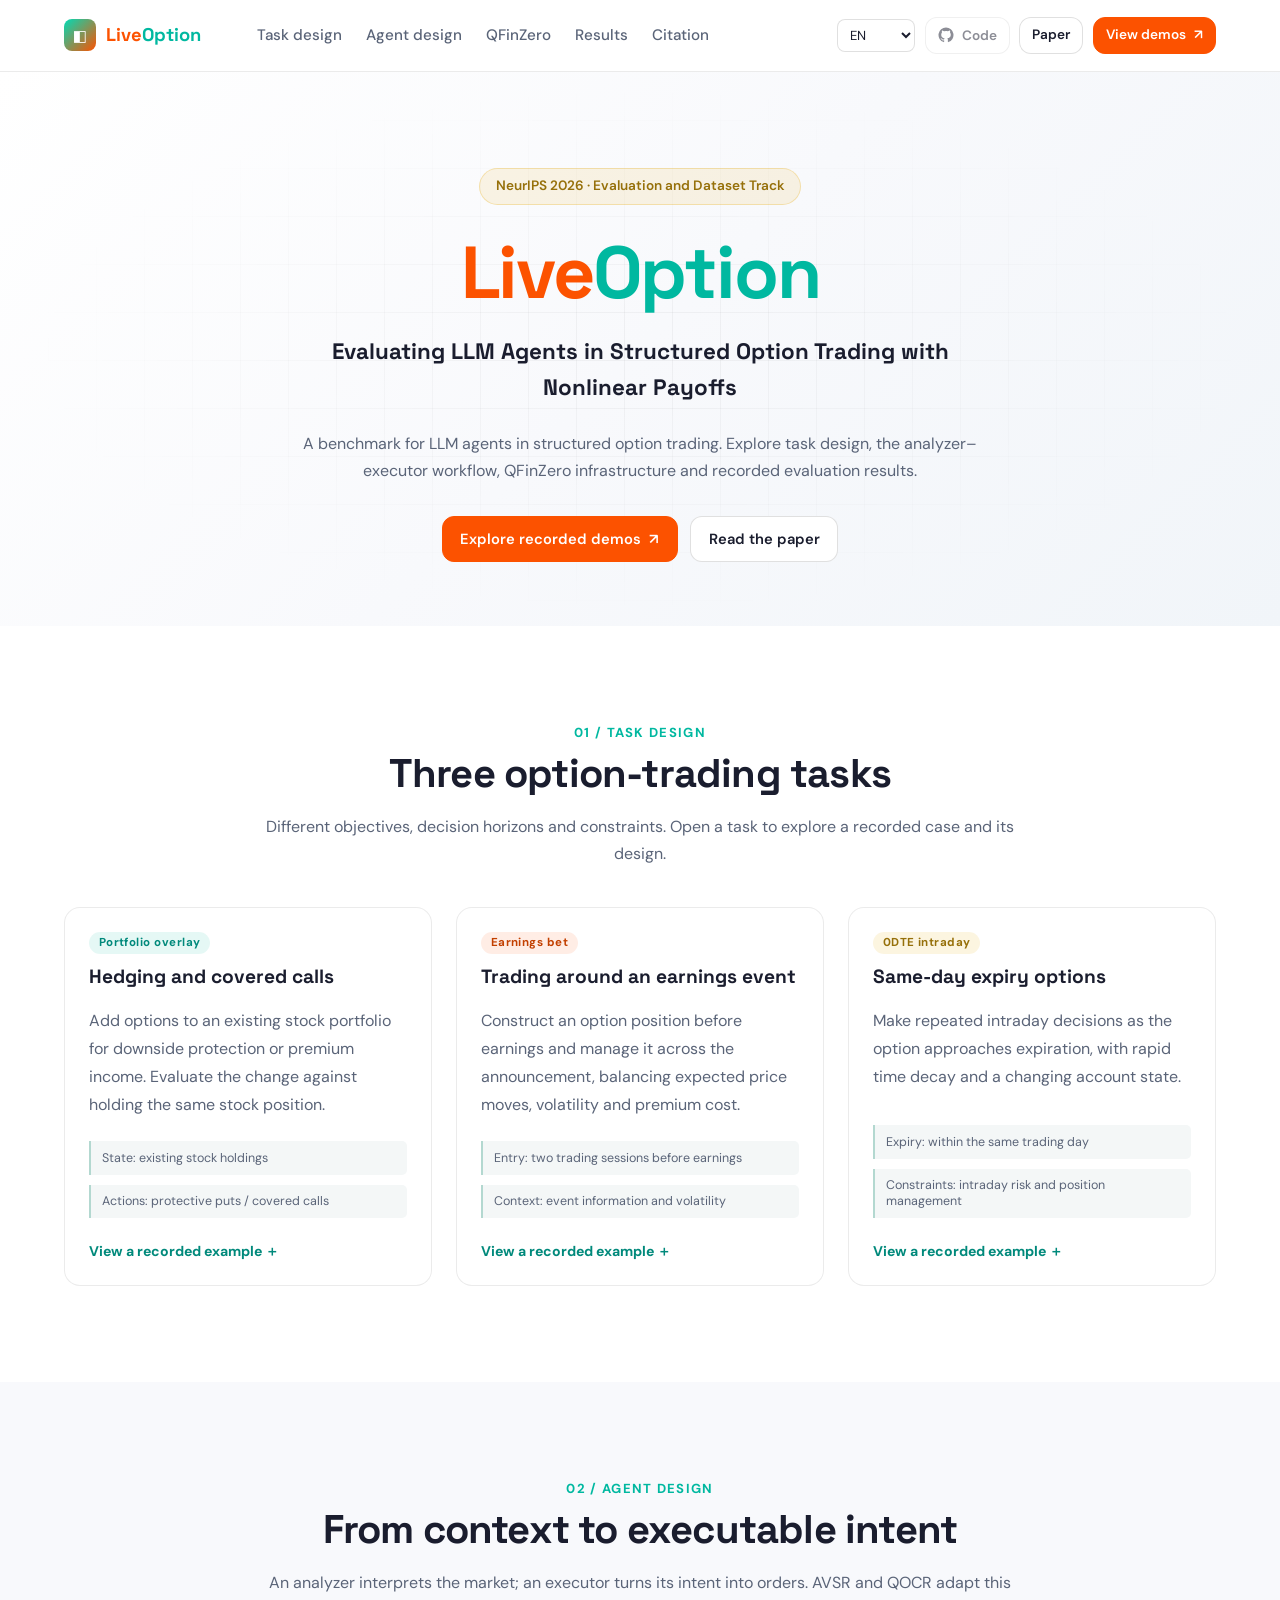
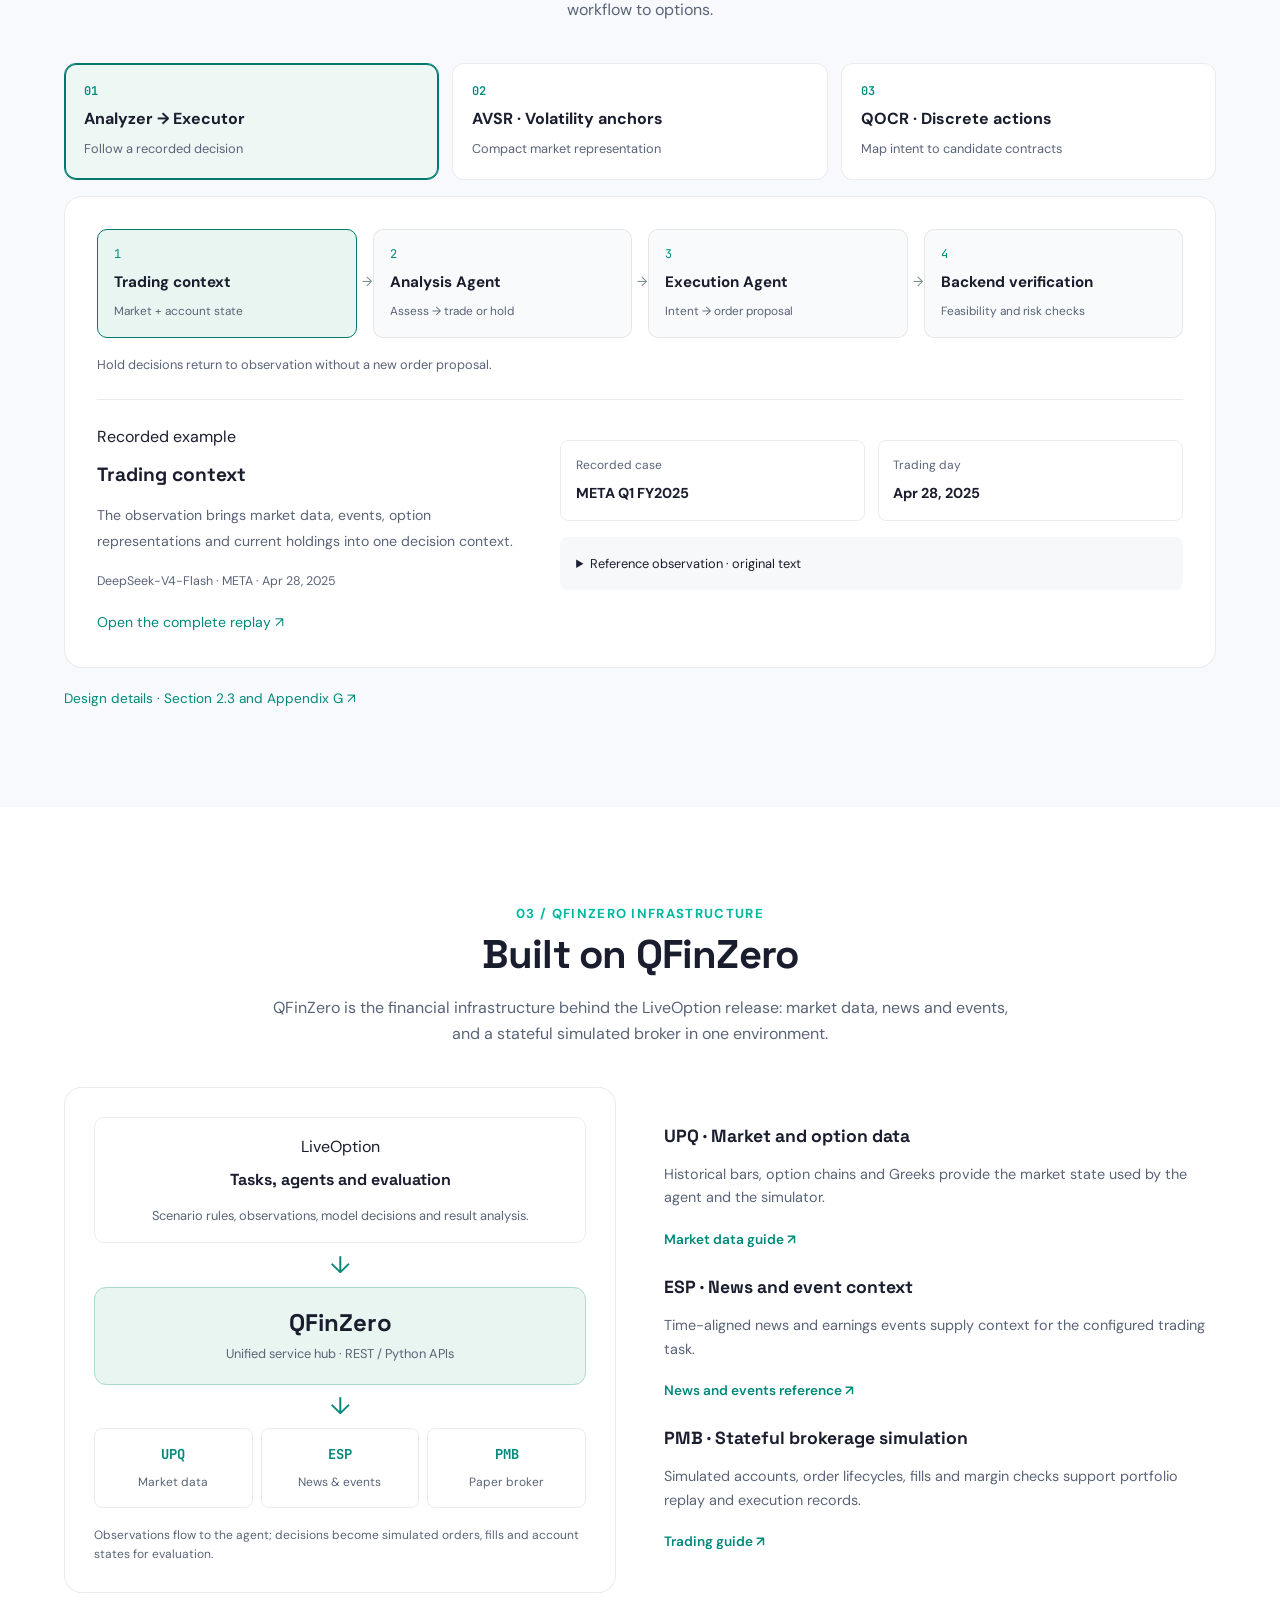
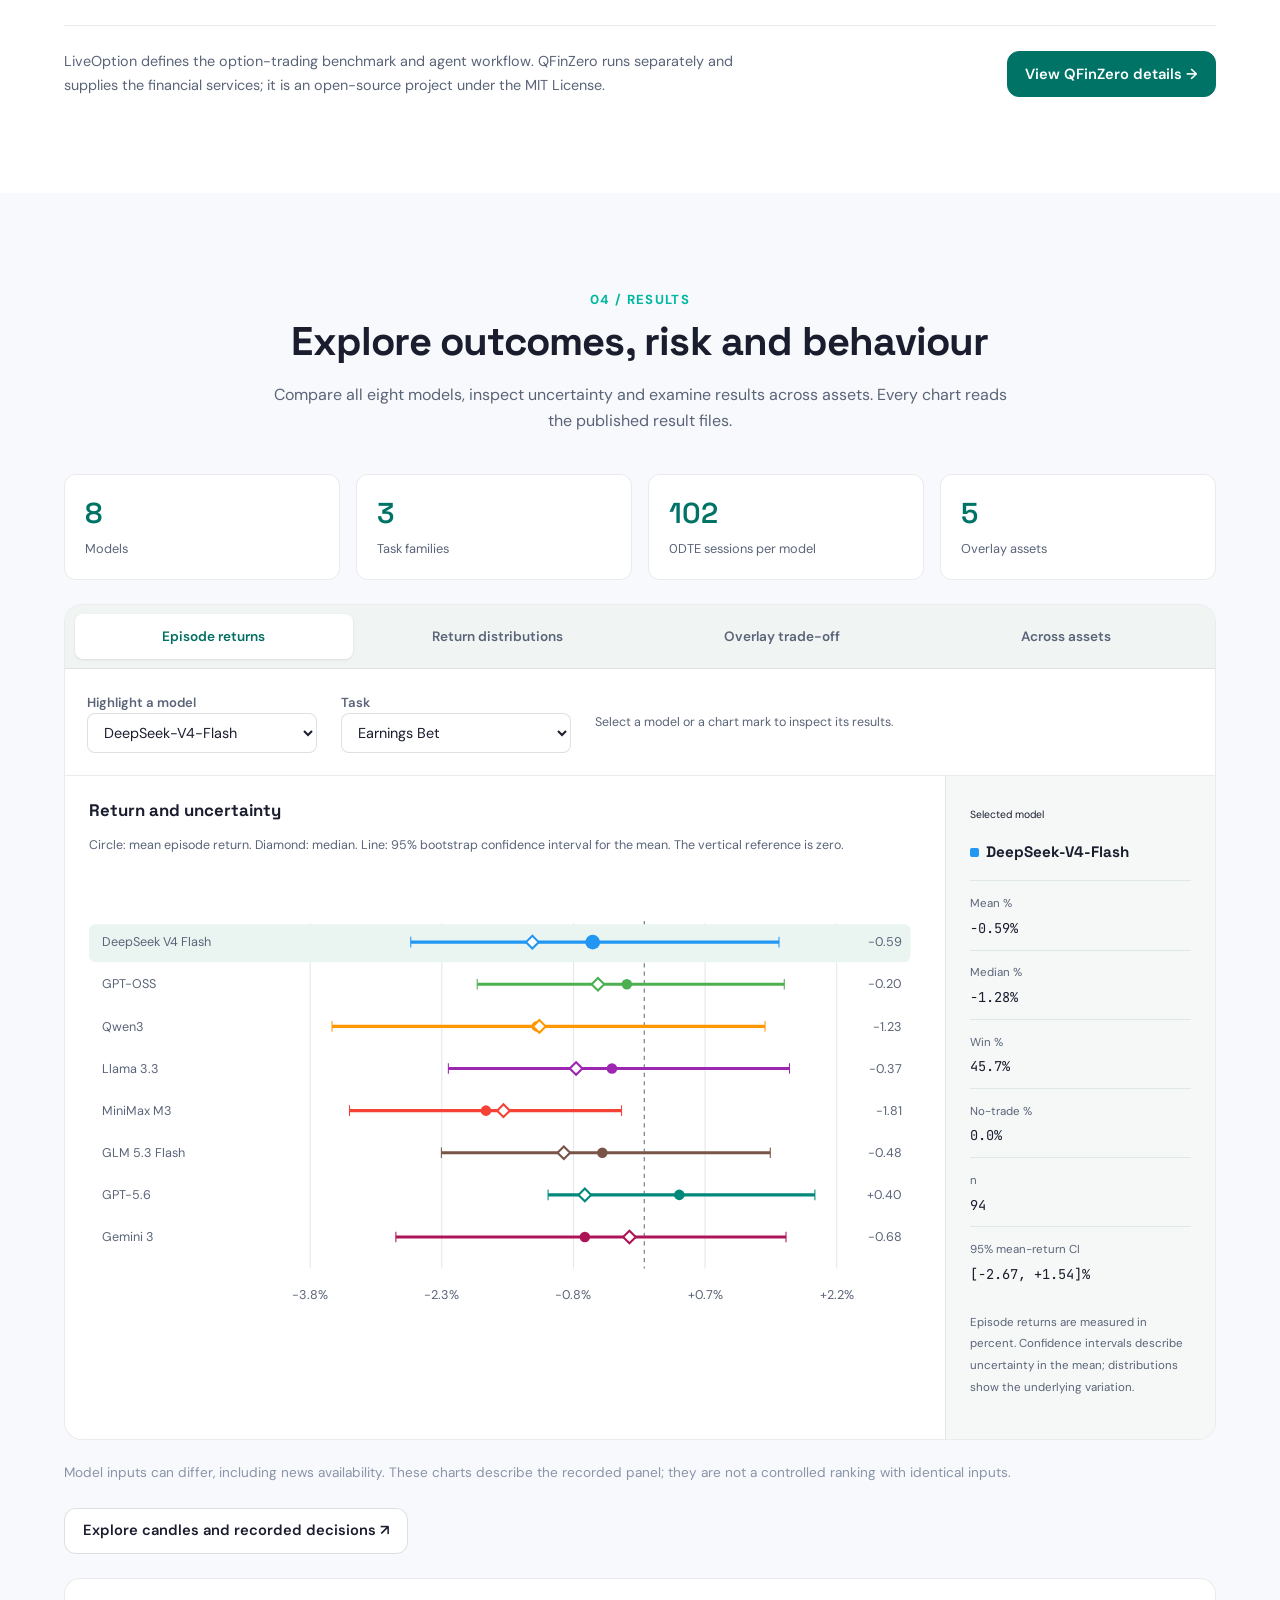
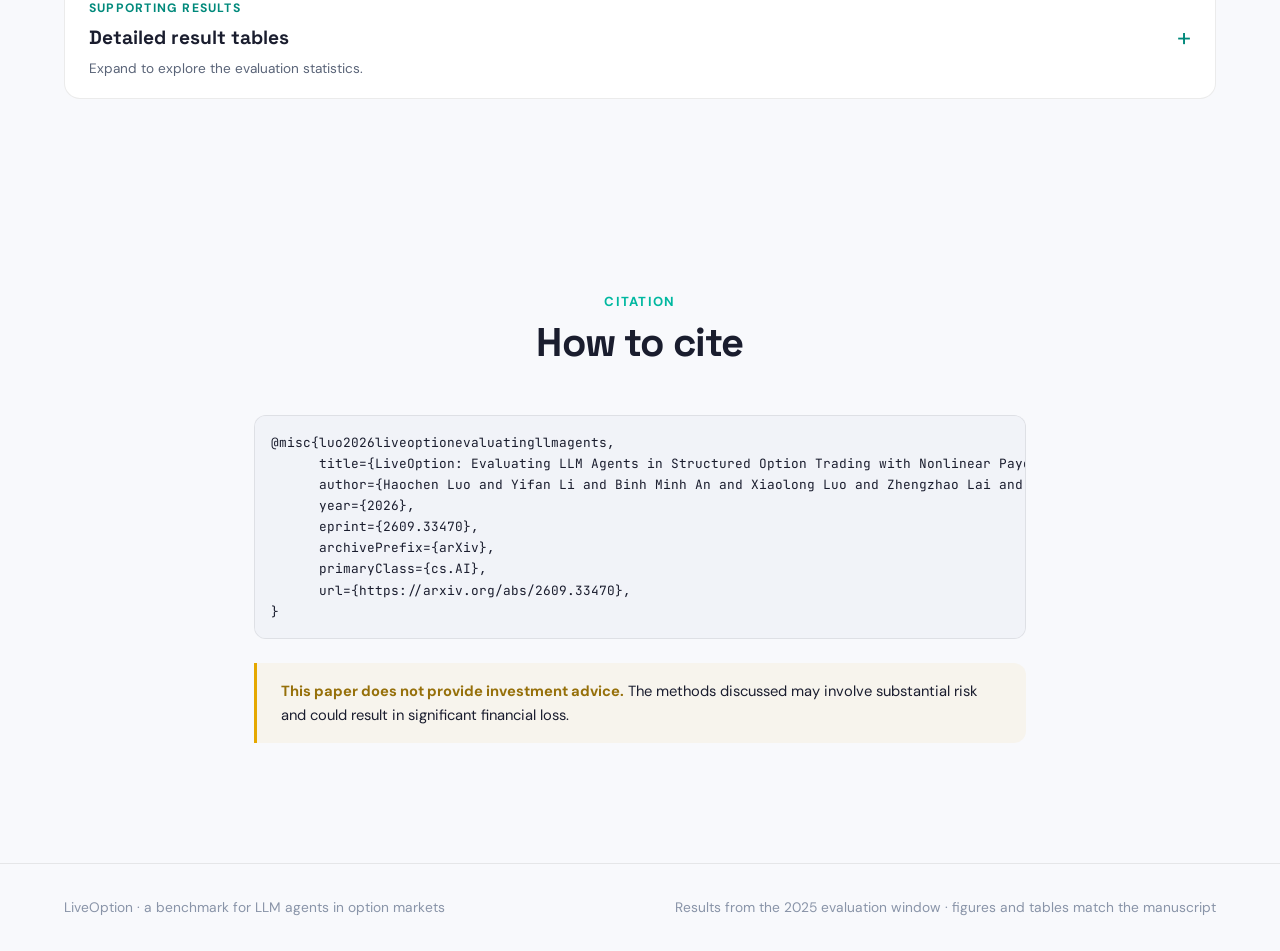
==== commit 2a3e62f9: "Reorganize homepage around task design, interactive agents, infrastructure and results" ====
--- a/index.html
+++ b/index.html
@@ -8,9 +8,9 @@
 <link rel="preconnect" href="https://fonts.googleapis.com">
 <link rel="preconnect" href="https://fonts.gstatic.com" crossorigin>
 <link href="https://fonts.googleapis.com/css2?family=Space+Grotesk:wght@500;600;700&family=DM+Sans:ital,opsz,wght@0,9..40,400;0,9..40,500;0,9..40,600;0,9..40,700&family=JetBrains+Mono:wght@400;500&display=swap" rel="stylesheet">
-<script src="js/locales.js?v=8"></script>
+<script src="js/locales.js?v=9"></script>
 <script src="js/i18n.js?v=3"></script>
-<link rel="stylesheet" href="css/style.css?v=8">
+<link rel="stylesheet" href="css/style.css?v=9">
 </head>
 <body>
 
@@ -21,12 +21,11 @@
       <span><span class="lo-a">Live</span><span class="lo-b">Option</span></span>
     </a>
     <div class="nav-links">
-      <a href="#overview"><span data-i18n="nav.overview">Overview</span></a>
-      <a href="#tasks"><span data-i18n="nav.tasks">Tasks</span></a>
-      <a href="#demos"><span data-i18n="scenes.nav">Scenarios</span></a>
-      <a href="#visual-results"><span data-i18n="viz.nav">Figures</span></a>
+      <a href="#tasks" data-i18n="layout.tasksNav">Task design</a>
+      <a href="#agent-design" data-i18n="layout.agentNav">Agent design</a>
       <a href="#infrastructure">QFinZero</a>
-      <a href="#cite"><span data-i18n="nav.citation">Citation</span></a>
+      <a href="#results" data-i18n="layout.resultsNav">Results</a>
+      <a href="#cite" data-i18n="nav.citation">Citation</a>
     </div>
     <div class="nav-actions">
       <select class="language-select" data-language-select aria-label="Language" data-i18n-aria-label="nav.language">
@@ -47,7 +46,7 @@
     <h1><span class="a">Live</span><span class="b">Option</span></h1>
     <p class="tagline"><span data-i18n="hero.tagline">Evaluating LLM Agents in Structured Option Trading with Nonlinear Payoffs</span></p>
     <p class="lede">
-      <span data-i18n="hero.lede">Equity benchmarks ask whether a model can call direction. Options ask something harder: construct a position whose payoff is nonlinear, under margin and liquidity constraints, and carry it through an event. LiveOption is a replay benchmark that puts eight LLM agents through three such tasks and reports what they actually did, not only what they earned.</span>
+      <span data-i18n="layout.hero">Equity benchmarks ask whether a model can call direction. Options ask something harder: construct a position whose payoff is nonlinear, under margin and liquidity constraints, and carry it through an event. LiveOption is a replay benchmark that puts eight LLM agents through three such tasks and reports what they actually did, not only what they earned.</span>
     </p>
     <div class="hero-actions">
       <a class="btn btn-primary" href="demos.html" target="_blank" rel="noopener"><span data-i18n="hero.explore">Explore recorded demos</span> <span aria-hidden="true">↗</span></a>
@@ -58,36 +57,36 @@
   </div>
 </header>
 
-<section id="demos">
-  <div class="container">
-    <div class="sec-head">
-      <div class="eyebrow"><span data-i18n="scenes.eyebrow">Scenario guide</span></div>
-      <h2><span data-i18n="scenes.title">Understand the trading scenarios</span></h2>
-      <p><span data-i18n="scenes.intro">Open a scenario guide to explore its objective, decision process and recorded cases.</span></p>
-    </div>
-    <div class="cards scenario-previews">
-      <button class="card scenario-card" type="button" data-scene="earnings" aria-haspopup="dialog" aria-controls="scenario-guide">
-        <span class="tag orange"><span data-i18n="task.earnings.name">Earnings bet</span></span>
-        <span class="scenario-card-title" data-i18n="task.earnings.title">Trade an earnings event</span>
-        <span class="scenario-card-body" data-i18n="scenes.earnings.preview">Position around a scheduled announcement while balancing direction, option premium and volatility risk.</span>
-        <span class="demo-link"><span data-i18n="scenes.learn">About this scenario</span> <span aria-hidden="true">＋</span></span>
+<main>
+<section id="tasks" class="design-section">
+  <span id="overview" class="section-anchor"></span><span id="demos" class="section-anchor"></span>
+  <div class="container">
+    <div class="sec-head"><div class="eyebrow" data-i18n="layout.tasksEyebrow">01 / Task design</div><h2 data-i18n="layout.tasksTitle">Three option-trading tasks</h2><p data-i18n="layout.tasksIntro">Different objectives, decision horizons and constraints. Open a task to explore a recorded case and its design.</p></div>
+    <div class="cards task-design-cards">
+      <button class="card task-detail-card" type="button" data-scene="overlay" data-scene-view="example" aria-haspopup="dialog" aria-controls="scenario-guide" aria-labelledby="task-overlay-title">
+        <span class="tag " data-i18n="task.overlay.name">overlay</span>
+        <span class="scenario-card-title" id="task-overlay-title" data-i18n="layout.overlayTitle">overlay</span>
+        <span class="scenario-card-body" data-i18n="layout.overlayBody">Task objective and constraints.</span>
+        <span class="task-facts"><span data-i18n="layout.overlayFact1">Decision horizon</span><span data-i18n="layout.overlayFact2">Trading rules</span></span>
+        <span class="demo-link" data-i18n="case.open">View a recorded example ＋</span>
       </button>
-      <button class="card scenario-card" type="button" data-scene="0dte" aria-haspopup="dialog" aria-controls="scenario-guide">
-        <span class="tag gold"><span data-i18n="task.0dte.name">0DTE intraday</span></span>
-        <span class="scenario-card-title" data-i18n="task.0dte.title">Decide at the market open</span>
-        <span class="scenario-card-body" data-i18n="scenes.0dte.preview">Make intraday decisions in SPY options whose remaining life ends on the same trading day.</span>
-        <span class="demo-link"><span data-i18n="scenes.learn">About this scenario</span> <span aria-hidden="true">＋</span></span>
+      <button class="card task-detail-card" type="button" data-scene="earnings" data-scene-view="example" aria-haspopup="dialog" aria-controls="scenario-guide" aria-labelledby="task-earnings-title">
+        <span class="tag orange" data-i18n="task.earnings.name">earnings</span>
+        <span class="scenario-card-title" id="task-earnings-title" data-i18n="layout.earningsTitle">earnings</span>
+        <span class="scenario-card-body" data-i18n="layout.earningsBody">Task objective and constraints.</span>
+        <span class="task-facts"><span data-i18n="layout.earningsFact1">Decision horizon</span><span data-i18n="layout.earningsFact2">Trading rules</span></span>
+        <span class="demo-link" data-i18n="case.open">View a recorded example ＋</span>
       </button>
-      <button class="card scenario-card" type="button" data-scene="overlay" aria-haspopup="dialog" aria-controls="scenario-guide">
-        <span class="tag "><span data-i18n="task.overlay.name">Portfolio overlay</span></span>
-        <span class="scenario-card-title" data-i18n="task.overlay.title">Hedge an equity position</span>
-        <span class="scenario-card-body" data-i18n="scenes.overlay.preview">Add an option layer to an existing stock portfolio, balancing protection, option cost and participation in market gains.</span>
-        <span class="demo-link"><span data-i18n="scenes.learn">About this scenario</span> <span aria-hidden="true">＋</span></span>
+      <button class="card task-detail-card" type="button" data-scene="0dte" data-scene-view="example" aria-haspopup="dialog" aria-controls="scenario-guide" aria-labelledby="task-0dte-title">
+        <span class="tag gold" data-i18n="task.0dte.name">0dte</span>
+        <span class="scenario-card-title" id="task-0dte-title" data-i18n="layout.0dteTitle">0dte</span>
+        <span class="scenario-card-body" data-i18n="layout.0dteBody">Task objective and constraints.</span>
+        <span class="task-facts"><span data-i18n="layout.0dteFact1">Decision horizon</span><span data-i18n="layout.0dteFact2">Trading rules</span></span>
+        <span class="demo-link" data-i18n="case.open">View a recorded example ＋</span>
       </button>
     </div>
   </div>
 </section>
-
 <dialog class="scene-dialog" id="scenario-guide" aria-labelledby="scene-title">
   <div class="scene-shell">
     <header class="scene-header">
@@ -102,84 +101,18 @@
     <div class="scene-content" id="scene-content"></div>
   </div>
 </dialog>
-
-<section id="overview">
-  <div class="container narrow">
+<section id="agent-design" class="alt design-section">
+  <span id="framework" class="section-anchor"></span>
+  <div class="container">
+    <div class="sec-head"><div class="eyebrow" data-i18n="layout.agentEyebrow">02 / Agent design</div><h2 data-i18n="layout.agentTitle">From market context to executable intent</h2><p data-i18n="layout.agentIntro">An analyzer interprets the market; an executor turns its intent into orders. AVSR and QOCR adapt this workflow to options.</p></div>
+    <div id="agent-explorer"><p role="status" data-i18n="replay.loading">Loading the archived run…</p></div>
+    <a class="agent-paper-link" href="https://arxiv.org/pdf/2609.33470#page=4" target="_blank" rel="noopener" data-i18n="agent.paper">Design details · Section 2.3 and Appendix G ↗</a>
+  </div>
+</section>
+<section id="infrastructure" class="design-section">
+  <div class="container">
     <div class="sec-head">
-      <div class="eyebrow"><span data-i18n="nav.overview">Overview</span></div>
-      <h2><span data-i18n="overview.title">What the benchmark measures</span></h2>
-    </div>
-    <p>
-      <span data-i18n="overview.options">An option position is a bet on more than direction. Its value moves with the underlying, with implied volatility, and with the passage of time, and the three pull against each other. An agent that is right about where a stock is going can still lose, because it paid too much for the volatility it bought or carried the position one day too long.</span>
-    </p>
-    <p>
-      <span data-i18n="overview.replay">LiveOption replays 2025 market data through a brokerage-style engine that enforces margin, multi-leg position management and contract consistency. At every decision step the agent is shown only information timestamped before that step. We record the full trace — the thesis text, the intent stream, the fill log and the Greek snapshots — and evaluate on three axes: what the agent earned, how it behaved, and what it stopped doing when we removed part of its context.</span>
-    </p>
-
-    <div class="callout teal">
-      <strong><span data-i18n="overview.findingTitle">The headline result is negative, and that is the point.</span></strong>
-      <span data-i18n="overview.finding">Median episode returns are below zero for all eight models in both episodic tasks, and only the widest earnings gap in the panel separates two models after correction for multiple comparisons. What does vary measurably is behaviour: participation, tenor, structure mix and tail risk. That is the argument for reporting distributions and interventions rather than mean returns.</span>
-    </div>
-  </div>
-</section>
-
-<section class="alt" id="tasks">
-  <div class="container">
-    <div class="sec-head">
-      <div class="eyebrow"><span data-i18n="tasks.eyebrow">Task suites</span></div>
-      <h2><span data-i18n="tasks.title">Three ways an agent can be wrong</span></h2>
-      <p><span data-i18n="tasks.intro">Each suite isolates a different failure mode, and each one is in the demos.</span></p>
-    </div>
-    <div class="cards">
-      <button class="card task-detail-card" type="button" data-scene="overlay" data-scene-view="example" aria-haspopup="dialog" aria-controls="scenario-guide">
-        <span class="tag"><span data-i18n="task.overlay.name">Portfolio overlay</span></span>
-        <span class="scenario-card-title" data-i18n="tasks.overlayTitle">Hedging and covered calls</span>
-        <span class="scenario-card-body">
-          <span data-i18n="tasks.overlayBody">A year-long option overlay on an existing equity position, five assets per mandate. The question is not whether the stock went up — it is whether the overlay beat simply holding the stock. Active return is negative for all eight models under hedging and seven of eight under covered calls, while drawdown falls for seven of eight. The overlay changes the risk profile; it does not add alpha.</span>
-        </span>
-        <span class="demo-link" data-i18n="case.open">View a recorded example ＋</span>
-      </button>
-      <button class="card task-detail-card" type="button" data-scene="earnings" data-scene-view="example" aria-haspopup="dialog" aria-controls="scenario-guide">
-        <span class="tag orange"><span data-i18n="task.earnings.name">Earnings bet</span></span>
-        <span class="scenario-card-title" data-i18n="tasks.earningsTitle">Event-driven volatility</span>
-        <span class="scenario-card-body">
-          <span data-i18n="tasks.earningsBody">Enter two sessions before a scheduled announcement and carry the position through it. Implied volatility is at its highest exactly when the agent is deciding what to pay. Eighty-three percent of opened structures are net debit: the panel buys premium into a scheduled volatility contraction, and theta is large and negative for every model.</span>
-        </span>
-        <span class="demo-link" data-i18n="case.open">View a recorded example ＋</span>
-      </button>
-      <button class="card task-detail-card" type="button" data-scene="0dte" data-scene-view="example" aria-haspopup="dialog" aria-controls="scenario-guide">
-        <span class="tag gold"><span data-i18n="task.0dte.name">0DTE intraday</span></span>
-        <span class="scenario-card-title" data-i18n="tasks.0dteTitle">Same-day expiry on SPY</span>
-        <span class="scenario-card-body">
-          <span data-i18n="tasks.0dteBody">102 sessions of options that expire at the close, where gamma and theta are both extreme and a position left open is a position decaying. Every model loses on the majority of sessions. The three positive means in the panel rest on a handful of right-tail sessions and do not survive a realistic half-spread charge.</span>
-        </span>
-        <span class="demo-link" data-i18n="case.open">View a recorded example ＋</span>
-      </button>
-    </div>
-  </div>
-</section>
-
-<section id="visual-results">
-  <div class="container">
-    <div class="sec-head">
-      <div class="eyebrow" data-i18n="viz.eyebrow">Interactive findings</div>
-      <h2 data-i18n="viz.title">Look beyond a single return</h2>
-      <p data-i18n="viz.intro">Explore eight models through uncertainty, risk and the positions they constructed. These figures use the same exported benchmark results as the tables below.</p>
-    </div>
-    <p class="note viz-mobile-hint" data-i18n="viz.scrollHint">Swipe charts horizontally to see the full axes and all values.</p>
-    <div id="visual-explorer"><p role="status" data-i18n="viz.loading">Loading benchmark figures…</p></div>
-    <div class="viz-links">
-      <a class="btn" href="demos.html?task=overlay&amp;scenario=overlay-qqq-hedge&amp;view=market" data-i18n="viz.replayLink">Explore candles and recorded decisions ↗</a>
-      <a href="#results" data-i18n="viz.tablesLink">Detailed tables and distributions ↓</a>
-    </div>
-    <p class="note" data-i18n="viz.comparability">Model inputs can differ, including news availability. These charts describe the recorded panel; they are not a controlled ranking with identical inputs.</p>
-  </div>
-</section>
-
-<section class="alt" id="infrastructure">
-  <div class="container">
-    <div class="sec-head">
-      <div class="eyebrow" data-i18n="infra.eyebrow">Infrastructure</div>
+      <div class="eyebrow" data-i18n="layout.infraEyebrow">03 / QFinZero</div>
       <h2 data-i18n="infra.title">Built on QFinZero</h2>
       <p data-i18n="infra.intro">QFinZero is the financial infrastructure behind the LiveOption release: market data, news and events, and a stateful simulated broker in one environment.</p>
     </div>
@@ -206,27 +139,15 @@
   </div>
 </section>
 
-<section id="framework">
-  <div class="container narrow">
-    <div class="sec-head">
-      <div class="eyebrow"><span data-i18n="framework.eyebrow">Framework</span></div>
-      <h2><span data-i18n="framework.title">What the agent sees, and what it may do</span></h2>
-    </div>
-    <p>
-      <span data-i18n="framework.body">Raw option chains are too large and too redundant to hand a model directly. The engine summarises the volatility surface at a small set of anchor points over moneyness and tenor, and quantises the chain into expiry buckets and moneyness levels, so an agent specifies a trade at the level of financial intent rather than picking among hundreds of contracts. Every order then passes a risk layer that enforces margin feasibility, per-trade loss caps and exposure limits before it reaches the matcher.</span>
-    </p>
-    <figure>
-      <img src="img/action_composition.png" alt="Two bar charts: the call versus put split of intraday 0DTE legs, and the mix of traded structures in the earnings task, for eight models." data-i18n-alt="figure.alt">
-      <figcaption>
-        <span data-i18n="figure.intro">What the agents actually traded.</span> <strong>(A)</strong> <span data-i18n="figure.a">call versus put legs in intraday 0DTE.</span> <strong>(B)</strong> <span data-i18n="figure.b">the mix of structures opened in the earnings task. Vertical and two-leg positions dominate for most of the panel.</span>
-      <span class="original-figure-note" data-i18n="figure.original">Figures from the paper are shown in their original language.</span>
-      </figcaption>
-    </figure>
-  </div>
-</section>
-
-<section class="alt" id="results">
-  <div class="container">
+<section id="results" class="alt design-section">
+  <span id="visual-results" class="section-anchor"></span>
+  <div class="container">
+    <div class="sec-head"><div class="eyebrow" data-i18n="layout.resultsEyebrow">04 / Results</div><h2 data-i18n="layout.resultsTitle">Explore outcomes, risk and behaviour</h2><p data-i18n="layout.resultsIntro">Compare all eight models, inspect uncertainty and examine results across assets. Every chart reads the published result files.</p></div>
+    <div id="visual-explorer"><p role="status" data-i18n="viz.loading">Loading benchmark figures…</p></div>
+    <p class="note" data-i18n="viz.comparability">Model inputs can differ, including news availability. These charts describe the recorded panel; they are not a controlled ranking with identical inputs.</p>
+    <div class="viz-links"><a class="btn" href="demos.html?task=overlay&amp;scenario=overlay-qqq-hedge&amp;view=market" data-i18n="viz.replayLink">Explore candles and recorded decisions ↗</a></div>
+<div class="results-detail-wrap" id="result-tables">
+  <div>
     <details class="results-details">
       <summary><span><span class="eyebrow"><span data-i18n="results.eyebrow">Supporting results</span></span><span class="results-title"><span data-i18n="results.title">Benchmark tables and return distributions</span></span><span class="note"><span data-i18n="results.expand">Expand to explore the evaluation statistics.</span></span></span><span class="details-icon" aria-hidden="true">+</span></summary>
       <div class="results-content">
@@ -245,22 +166,15 @@
     </div>
     <div class="note" id="results-note"></div>
 
-    <div style="margin-top:3rem">
-      <h3 style="text-align:center"><span data-i18n="results.distributionTitle">Where the returns come from</span></h3>
-      <p class="note" style="text-align:center;max-width:680px;margin:0 auto 1rem">
-        <span data-i18n="results.distributionIntro">Each dot is one episode. The box spans the interquartile range and the line is the median. The means sit to the right of the medians because a few right-tail episodes carry them.</span>
-      </p>
-      <div id="dist-chart"></div>
-    </div>
-
     <div class="callout" style="margin-top:2.5rem">
       <strong><span data-i18n="results.caveatTitle">One caveat the panel carries.</span></strong> <span data-i18n="results.caveat">Six models were served through a single hosted provider; GPT-5.6-Terra and Gemini-3-Flash were reached through a separate gateway on a later engine build, and that build supplied no news headlines in the earnings observation. They read a different page from the other six on that task. The demo labels which build each recorded answer came from for exactly this reason.</span>
     </div>
       </div>
     </details>
   </div>
-</section>
-
+</div>  </div>
+</section>
+</main>
 <section class="alt" id="cite">
   <div class="container narrow">
     <div class="sec-head">
@@ -291,9 +205,10 @@
 
 <script src="js/scenes.js?v=5"></script>
 <script src="js/case-preview.js?v=1"></script>
-<script src="js/charts.js?v=3"></script>
-<script src="js/results.js?v=3"></script>
-<script src="js/homepage.js?v=1"></script>
+<script src="js/charts.js?v=4"></script>
+<script src="js/results.js?v=4"></script>
+<script src="js/homepage.js?v=2"></script>
+<script src="js/agent-design.js?v=1"></script>
 <!-- Default Statcounter code for LO https://liveoption.github.io/ -->
 <script type="text/javascript">
 var sc_project=13361926;
--- a/css/style.css
+++ b/css/style.css
@@ -423,6 +423,153 @@
   .language-select { min-width: 72px; padding: .35rem .4rem; }
   .demos-page .nav-actions > a:first-of-type { display: inline-flex; }
   .demo-task p, .card p { overflow-wrap: anywhere; }
+}
+
+/* Ordered homepage: tasks, agents, infrastructure, then results. */
+.section-anchor { display: block; height: 0; scroll-margin-top: var(--nav-h); }
+.design-section .sec-head { margin-bottom: 2.5rem; }
+.task-facts { display: grid; gap: .6rem; margin-top: 1.4rem; width: 100%; }
+.task-facts > span { display: block; font-size: .78rem; color: var(--text-2); background: #f4f7f7; border-left: 2px solid #b3d8d0; padding: .55rem .7rem; border-radius: 0 5px 5px 0; }
+.agent-view-tabs { display: grid; grid-template-columns: repeat(3,minmax(0,1fr)); gap: .8rem; margin-bottom: 1rem; }
+.agent-view-tabs button { display: flex; flex-direction: column; gap: .45rem; text-align: left; min-width: 0; background: #fff; border: 1px solid var(--border); border-radius: 12px; padding: 1.2rem; cursor: pointer; color: var(--text); font-family: var(--font-body); }
+.agent-view-tabs button > span { color: var(--primary-dark); font: 600 .75rem var(--font-mono); }
+.agent-view-tabs strong { font-size: 1rem; line-height: 1.6; overflow-wrap: anywhere; }
+.agent-view-tabs small { color: var(--text-2); font-size: .8rem; line-height: 1.6; }
+.agent-view-tabs .on { border-color: #00796d; box-shadow: inset 0 0 0 1px #00796d; background: #edf7f3; }
+.agent-canvas { background: white; border: 1px solid var(--border); border-radius: 18px; padding: 2rem; min-width: 0; }
+.agent-paper-link { display: block; margin-top: 1.25rem; font-size: .85rem; }
+.agent-workflow { display: grid; grid-template-columns: repeat(4,minmax(0,1fr)); gap: 1rem; }
+.agent-node { position: relative; display: flex; flex-direction: column; gap: .5rem; align-items: flex-start; text-align: left; border: 1px solid var(--border); background: #f8fafb; border-radius: 10px; padding: 1rem; color: var(--text); font-family: var(--font-body); cursor: pointer; min-width: 0; }
+.agent-node:not(:last-child)::after { content: '→'; position: absolute; right: -16px; top: 40%; color: #778d89; }
+.agent-node > span { font: .75rem var(--font-mono); color: var(--primary-dark); }
+.agent-node strong { font-size: .95rem; line-height: 1.6; }
+.agent-node small { font-size: .74rem; color: var(--text-2); line-height: 1.6; }
+.agent-node.on { background: #e9f5f0; border-color: #00796d; }
+.agent-hold { margin: 1rem 0 1.5rem; font-size: .8rem; color: var(--text-2); }
+.agent-stage-panel { display: grid; grid-template-columns: minmax(0,.9fr) minmax(0,1.3fr); gap: 2rem; padding-top: 1.5rem; border-top: 1px solid var(--border); }
+.agent-stage-copy h3 { margin-top: .75rem; }
+.agent-stage-copy p, .agent-stage-copy a { font-size: .88rem; line-height: 1.85; }
+.agent-stage-artifact { min-width: 0; }
+.agent-stage-artifact pre { white-space: pre-wrap; overflow-wrap: anywhere; max-height: 260px; overflow: auto; padding: 1rem; background: #f4f6f9; border-radius: 8px; font: .72rem/1.8 var(--font-mono); }
+.agent-artifact { padding: 1rem; background: #f6f8fa; border-radius: 8px; margin-top: 1rem; font-size: .8rem; }
+.agent-artifact summary { cursor: pointer; }
+.agent-reasoning { font-size: .88rem; line-height: 1.8; }
+.agent-targets { margin: 1rem 0 0; padding: 1rem 1rem 1rem 2rem; background: #f5f7f8; border-radius: 8px; font: .75rem/1.9 var(--font-mono); overflow-wrap: anywhere; }
+.agent-original { font-size: .72rem; color: var(--text-2); }
+.agent-order-list { display: grid; gap: .65rem; }
+.agent-order-list article { display: flex; flex-wrap: wrap; align-items: center; gap: .7rem; background: #f4f8f7; padding: 1rem; border-radius: 8px; }
+.agent-order-list code { overflow-wrap: anywhere; }
+.agent-order-list strong, .agent-side { font-size: .8rem; }
+.agent-side { font-weight: 700; color: #176d62; }
+.agent-checks { list-style: none; padding: 0; display: grid; gap: .7rem; }
+.agent-checks li { display: flex; flex-wrap: wrap; gap: 1rem; padding: 1rem; background: #edf6f1; border-radius: 8px; font-size: .82rem; }
+.agent-adapter-intro { max-width: 780px; margin-bottom: 1.5rem; }
+.agent-adapter-intro h3 { margin: .7rem 0; font-size: 1.4rem; }
+.agent-adapter-intro p { font-size: .9rem; line-height: 1.85; }
+.agent-method { font: 700 .8rem var(--font-mono); color: var(--primary-dark); }
+.agent-sliders { display: grid; grid-template-columns: repeat(3,minmax(0,1fr)); gap: 1.5rem; margin: 1rem 0 2rem; padding: 1rem; border: 1px solid var(--border); border-radius: 10px; }
+.agent-sliders label { margin: 0; font-size: .8rem; }
+.agent-sliders output { float: right; font-family: var(--font-mono); color: var(--text); }
+.agent-sliders input { width: 100%; margin-top: 1rem; accent-color: #00796d; }
+.agent-avsr-grid, .agent-qocr-layout { display: grid; grid-template-columns: minmax(0,.9fr) minmax(0,1.1fr); align-items: center; gap: 2rem; }
+.agent-avsr-grid table, .qocr-buckets { width: 100%; border-collapse: separate; border-spacing: 5px; font-size: .8rem; table-layout: fixed; }
+.agent-avsr-grid caption { text-align: left; font-weight: 600; margin-bottom: .75rem; }
+.agent-avsr-grid th, .qocr-buckets th { font-size: .75rem; color: var(--text-2); padding: .3rem; font-weight: 500; }
+.agent-avsr-grid td, .qocr-buckets td { padding: 0; }
+.agent-avsr-grid td button, .qocr-buckets button { display: block; width: 100%; min-height: 54px; padding: .6rem .25rem; border: 1px solid #d5e8e1; background: #eef6f2; border-radius: 6px; color: #255b50; font: .85rem var(--font-mono); cursor: pointer; }
+.agent-avsr-grid td button.on, .qocr-buckets button.on { background: #007367; color: white; border-color: #007367; }
+.agent-smile { min-width: 0; }
+.agent-chart-hint { display: none; font-size: .75rem; color: var(--text-2); }
+.agent-smile svg { width: 100%; display: block; }
+.agent-smile text { font: 12px var(--font-body); fill: var(--text-2); }
+.agent-curve-key { display: flex; justify-content: center; gap: 1.4rem; margin: .75rem 0; font-size: .75rem; }
+.agent-curve-key span { display: flex; align-items: center; gap: .4rem; }
+.agent-curve-key i { width: 18px; height: 3px; }
+.agent-selection { padding: .85rem 1rem; border-radius: 8px; background: #f2f7f4; font: .85rem/1.8 var(--font-mono); color: var(--text); overflow-wrap: anywhere; margin-top: 1rem; }
+.agent-metrics { display: grid; grid-template-columns: repeat(2,minmax(0,1fr)); gap: .8rem; margin-top: 1rem; }
+.agent-metrics > div { padding: .9rem; border: 1px solid var(--border); border-radius: 8px; min-width: 0; }
+.agent-metrics span { display: block; color: var(--text-2); font-size: .75rem; }
+.agent-metrics strong { display: block; margin-top: .4rem; font-size: .9rem; }
+.agent-example-note { font-size: .75rem; color: var(--text-2); border-left: 2px solid #99c8b9; padding-left: .7rem; margin: 1.5rem 0 0; }
+.agent-qocr-controls { display: flex; flex-wrap: wrap; gap: 1rem; margin: 1rem 0 1.5rem; }
+.agent-qocr-controls label { flex: 1; max-width: 260px; }
+.qocr-buckets small { display: block; margin-top: .25rem; font: .65rem var(--font-body); }
+.agent-qocr-result { min-width: 0; }
+.agent-qocr-result h4 { font-size: .85rem; margin: 1.1rem 0 .6rem; }
+.agent-qocr-result pre { background: #f4f6f9; border-radius: 8px; padding: 1rem; font: .75rem/1.8 var(--font-mono); white-space: pre-wrap; overflow-wrap: anywhere; }
+.agent-canvas .note { color: var(--text-2); font-size: .78rem; }
+.results-facts { display: grid; grid-template-columns: repeat(4,minmax(0,1fr)); gap: 1rem; margin-bottom: 1.5rem; }
+.results-facts > div { padding: 1.25rem; border: 1px solid var(--border); border-radius: 12px; background: white; }
+.results-facts strong { display: block; color: #007367; font: 600 1.8rem var(--font-head); }
+.results-facts span { display: block; color: var(--text-2); font-size: .8rem; margin-top: .4rem; }
+.results-dashboard { border: 1px solid var(--border); background: #fff; border-radius: 18px; overflow: hidden; margin-bottom: 1.4rem; }
+.dashboard-tabs { display: flex; overflow: auto; padding: .6rem; gap: .4rem; background: #f0f5f4; border-bottom: 1px solid var(--border); }
+.dashboard-tabs button { flex: 1; min-width: 145px; border: none; background: transparent; color: var(--text-2); padding: .85rem .6rem; border-radius: 8px; font: 600 .85rem var(--font-body); cursor: pointer; }
+.dashboard-tabs button.on { background: #fff; color: #006e62; box-shadow: var(--shadow-sm); }
+.dashboard-toolbar { display: flex; flex-wrap: wrap; align-items: center; gap: 1rem 1.5rem; padding: 1.4rem; border-bottom: 1px solid var(--border); }
+.dashboard-toolbar label { margin: 0; width: 230px; max-width: 100%; }
+.dashboard-toolbar p { flex: 1; font-size: .78rem; margin: 0; min-width: 180px; }
+.dashboard-main { display: grid; grid-template-columns: minmax(0,1fr) 270px; }
+.dashboard-plot { padding: 1.5rem; min-width: 0; }
+.dashboard-plot h3 { font-size: 1.05rem; }
+.dashboard-plot .note { font-size: .78rem; color: var(--text-2); min-height: 3rem; }
+.dashboard-plot .viz-chart { min-width: 660px; }
+.dashboard-inspector { background: #f5f8f7; border-left: 1px solid var(--border); padding: 1.5rem; min-width: 0; }
+.dashboard-inspector .eyebrow { font-size: .65rem; }
+.dashboard-inspector h3 { font-size: .95rem; line-height: 1.7; overflow-wrap: anywhere; margin-top: .75rem; }
+.dashboard-inspector h3 i { display: inline-block; width: 9px; height: 9px; margin-right: .45rem; border-radius: 2px; }
+.dashboard-inspector dl { margin: 1rem 0; }
+.dashboard-inspector dl > div { border-top: 1px solid #dfe9e4; padding: .8rem 0; }
+.dashboard-inspector dt { font-size: .72rem; color: var(--text-2); }
+.dashboard-inspector dd { margin: .35rem 0 0; color: var(--text); font: .85rem var(--font-mono); overflow-wrap: anywhere; }
+.dashboard-inspector .note { color: var(--text-2); font-size: .72rem; line-height: 1.9; }
+.dashboard-heatmap, .dashboard-dist-scroll { overflow: auto; }
+.dashboard-heatmap table { border-collapse: separate; border-spacing: 4px 7px; width: 100%; min-width: 640px; table-layout: fixed; }
+.dashboard-heatmap caption { display: none; }
+.dashboard-heatmap th { color: var(--text-2); font-size: .72rem; font-weight: 500; }
+.dashboard-heatmap th:first-child { width: 145px; text-align: left; }
+.dashboard-heatmap td { padding: 0; }
+.dashboard-heatmap button { min-height: 37px; border: 2px solid transparent; border-radius: 6px; padding: .4rem .1rem; width: 100%; color: #263c39; font: .75rem var(--font-mono); cursor: pointer; }
+.dashboard-heatmap button.on { border-color: #006e62; box-shadow: inset 0 0 0 1px white; }
+#dashboard-distribution { min-width: 700px; }
+.dashboard-scroll-hint { display: none; font-size: .72rem; color: var(--text-2); margin: 1rem 0 0; }
+.results-detail-wrap { margin-top: 1.5rem; }
+.results-detail-wrap .results-details > summary { padding: 1.2rem 1.5rem; }
+#results .table-wrap { border-radius: 10px; }
+#results #results-table th { background: #edf4f1; color: #34544b; font-size: .75rem; }
+#results #results-table td { font-size: .78rem; padding-top: 1rem; padding-bottom: 1rem; }
+#results .results-detail-wrap .note { color: var(--text-2); }
+#results .pos { color: #167752; }
+#results .neg { color: #b23c33; }
+@media (max-width: 1050px) {
+  .dashboard-main { grid-template-columns: minmax(0,1fr); }
+  .dashboard-inspector { border-left: none; border-top: 1px solid var(--border); }
+  .dashboard-inspector dl { display: grid; grid-template-columns: repeat(3,minmax(0,1fr)); gap: 1rem; }
+}
+@media (max-width: 800px) {
+  .agent-workflow { grid-template-columns: repeat(2,minmax(0,1fr)); }
+  .agent-node::after { display: none; }
+  .agent-stage-panel, .agent-avsr-grid, .agent-qocr-layout { grid-template-columns: minmax(0,1fr); }
+  .dashboard-scroll-hint { display: block; }
+}
+@media (max-width: 600px) {
+  .agent-smile { overflow: auto; }
+  .agent-smile svg { min-width: 580px; }
+  .agent-chart-hint { display: block; }
+  .agent-view-tabs { gap: .4rem; }
+  .agent-view-tabs button { padding: .7rem .5rem; }
+  .agent-view-tabs strong { font-size: .75rem; }
+  .agent-view-tabs small { display: none; }
+  .agent-canvas { padding: 1rem; }
+  .agent-sliders { grid-template-columns: minmax(0,1fr); gap: 1.2rem; }
+  .agent-metrics { grid-template-columns: minmax(0,1fr); }
+  .agent-avsr-grid table, .qocr-buckets { border-spacing: 3px; }
+  .results-facts { grid-template-columns: repeat(2,minmax(0,1fr)); gap: .6rem; }
+  .results-facts > div { padding: 1rem; }
+  .results-facts span { font-size: .72rem; }
+  .dashboard-plot, .dashboard-inspector { padding: 1rem; }
+  .dashboard-inspector dl { grid-template-columns: repeat(2,minmax(0,1fr)); }
+  .dashboard-toolbar label { width: 100%; }
 }
 
 /* Homepage interactive figures and infrastructure. */
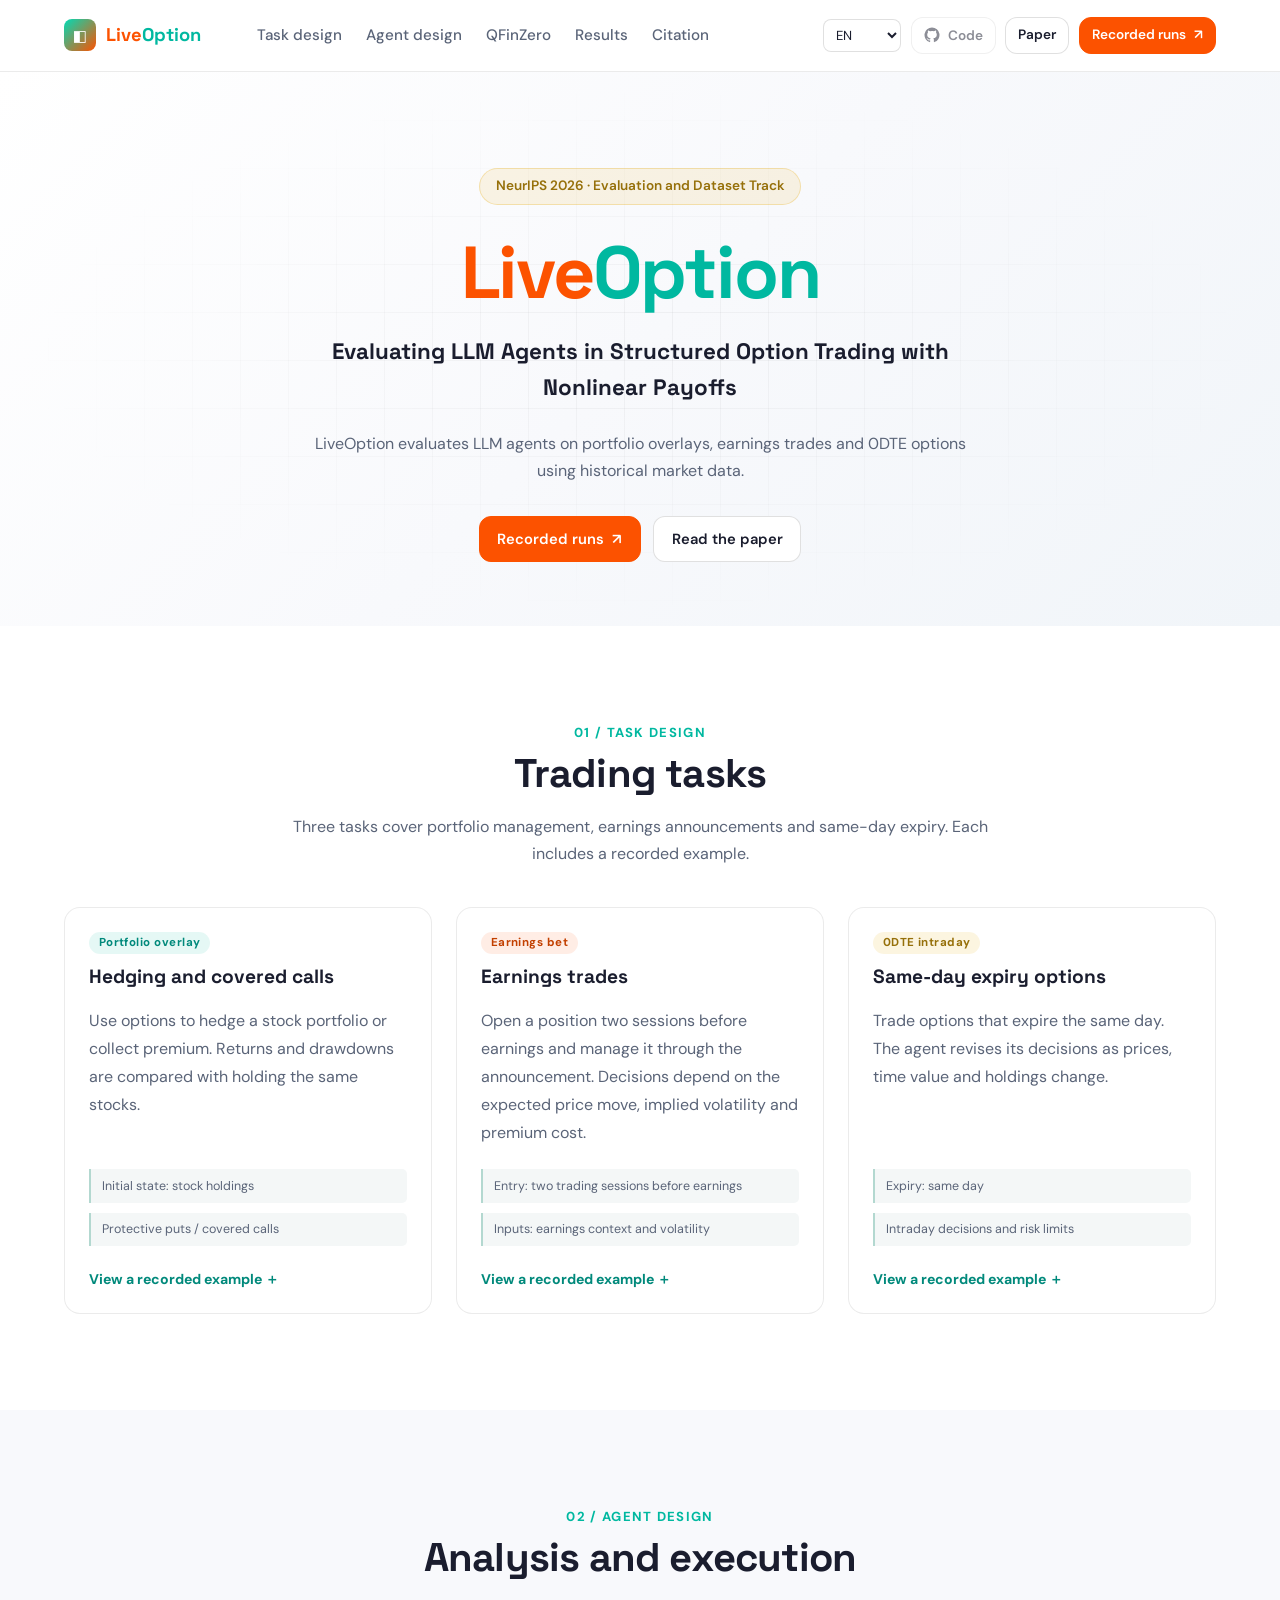
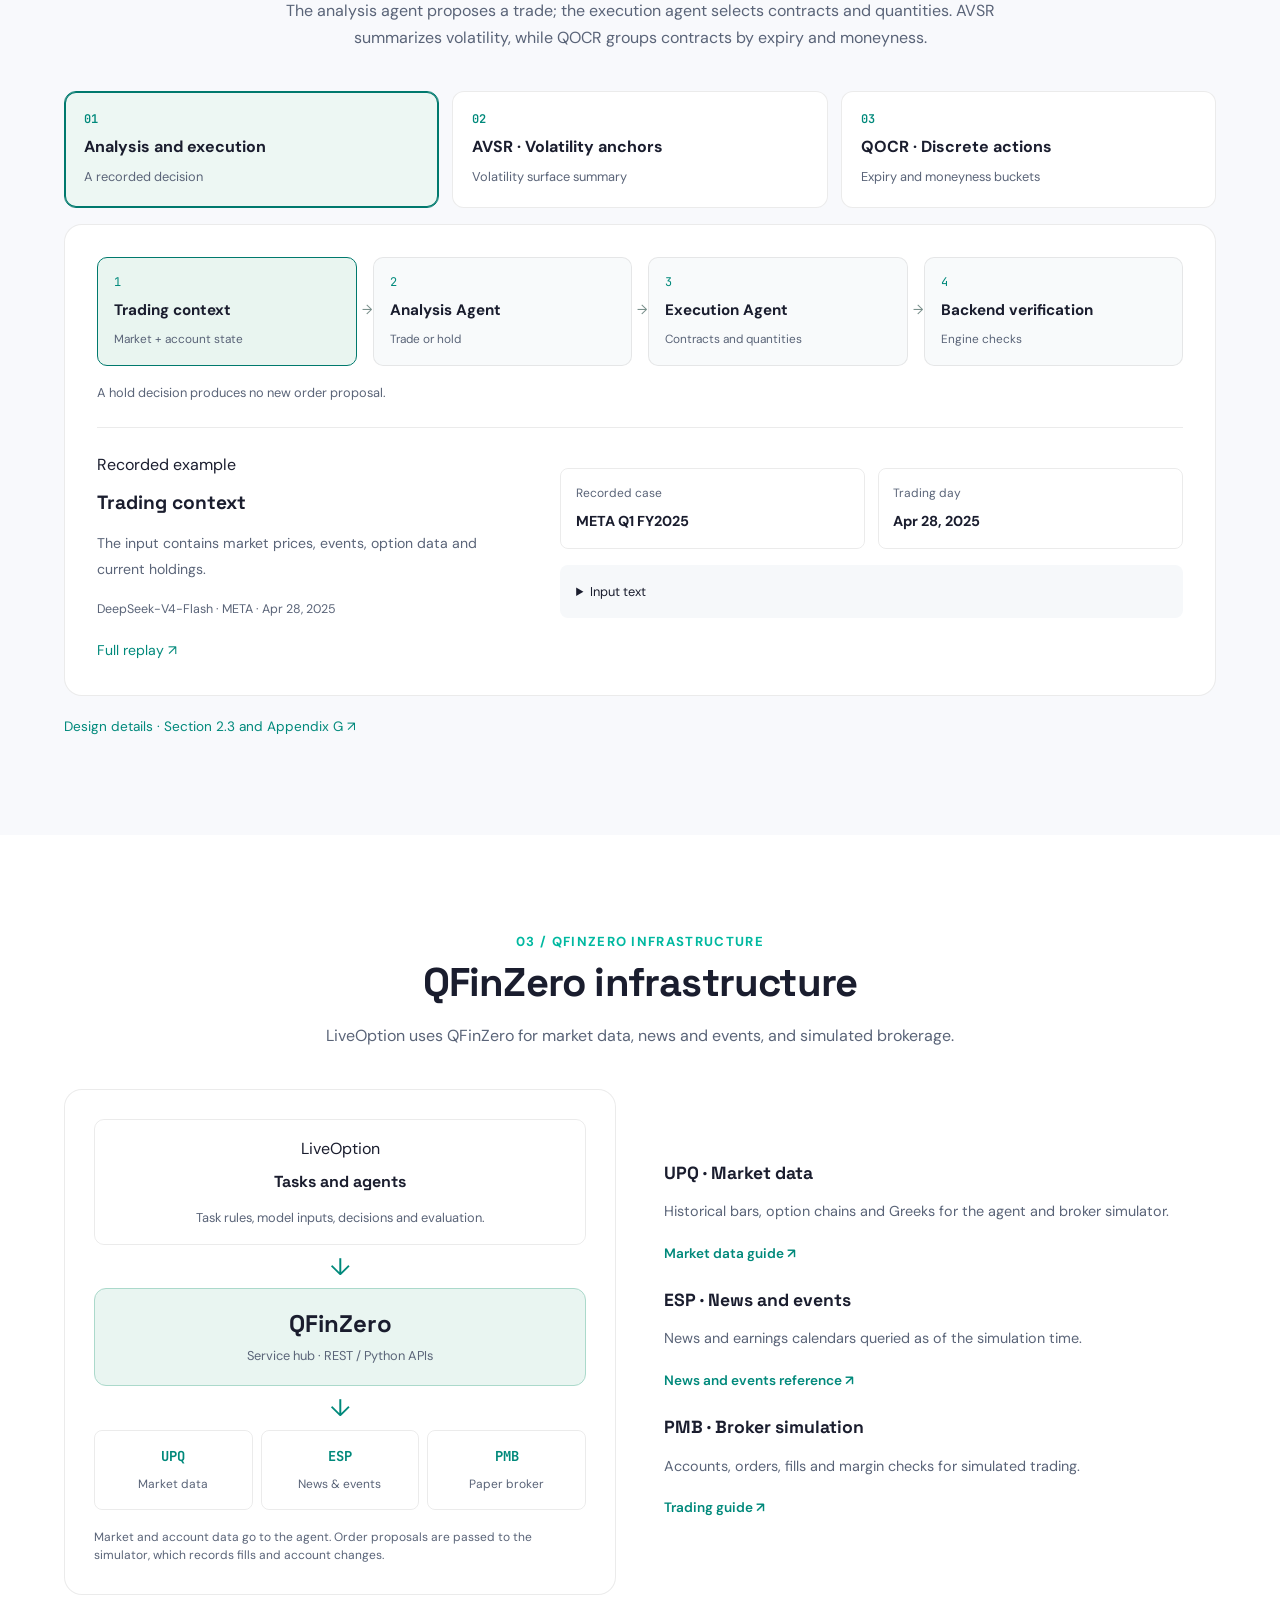
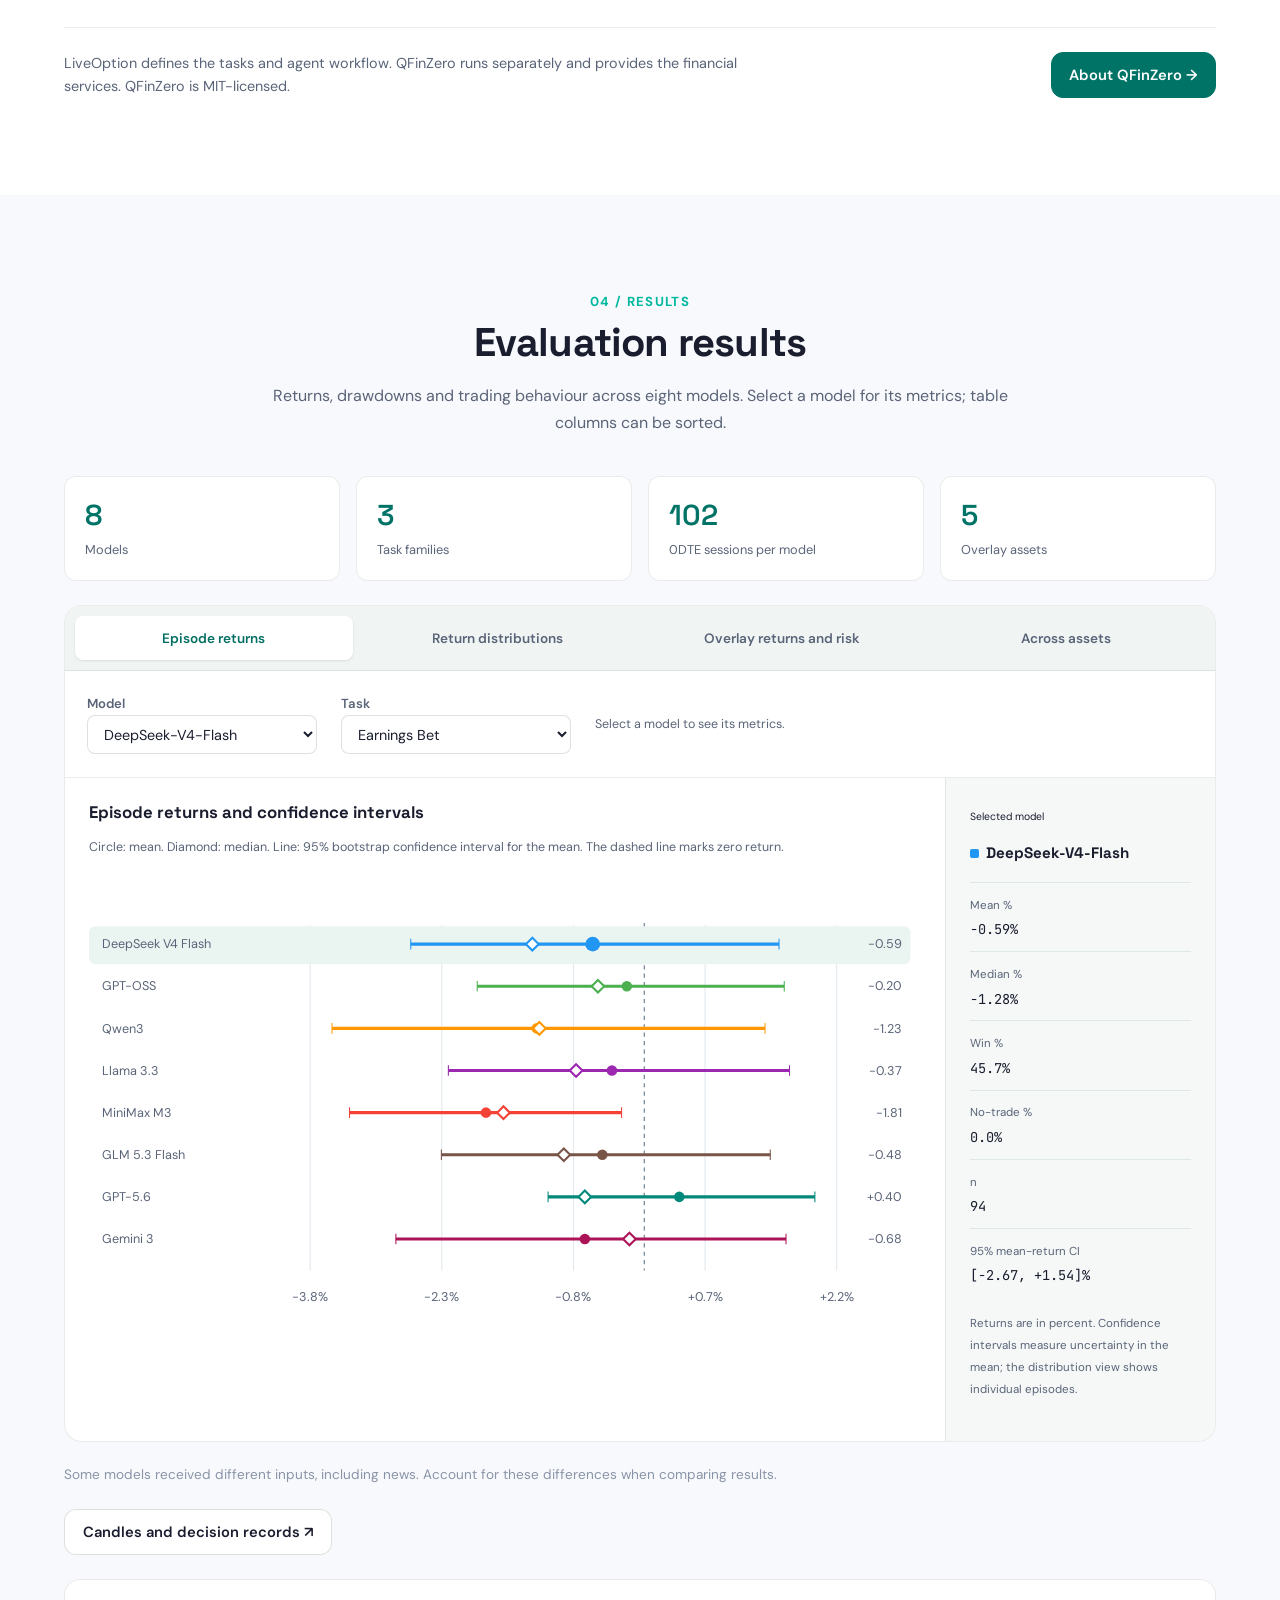
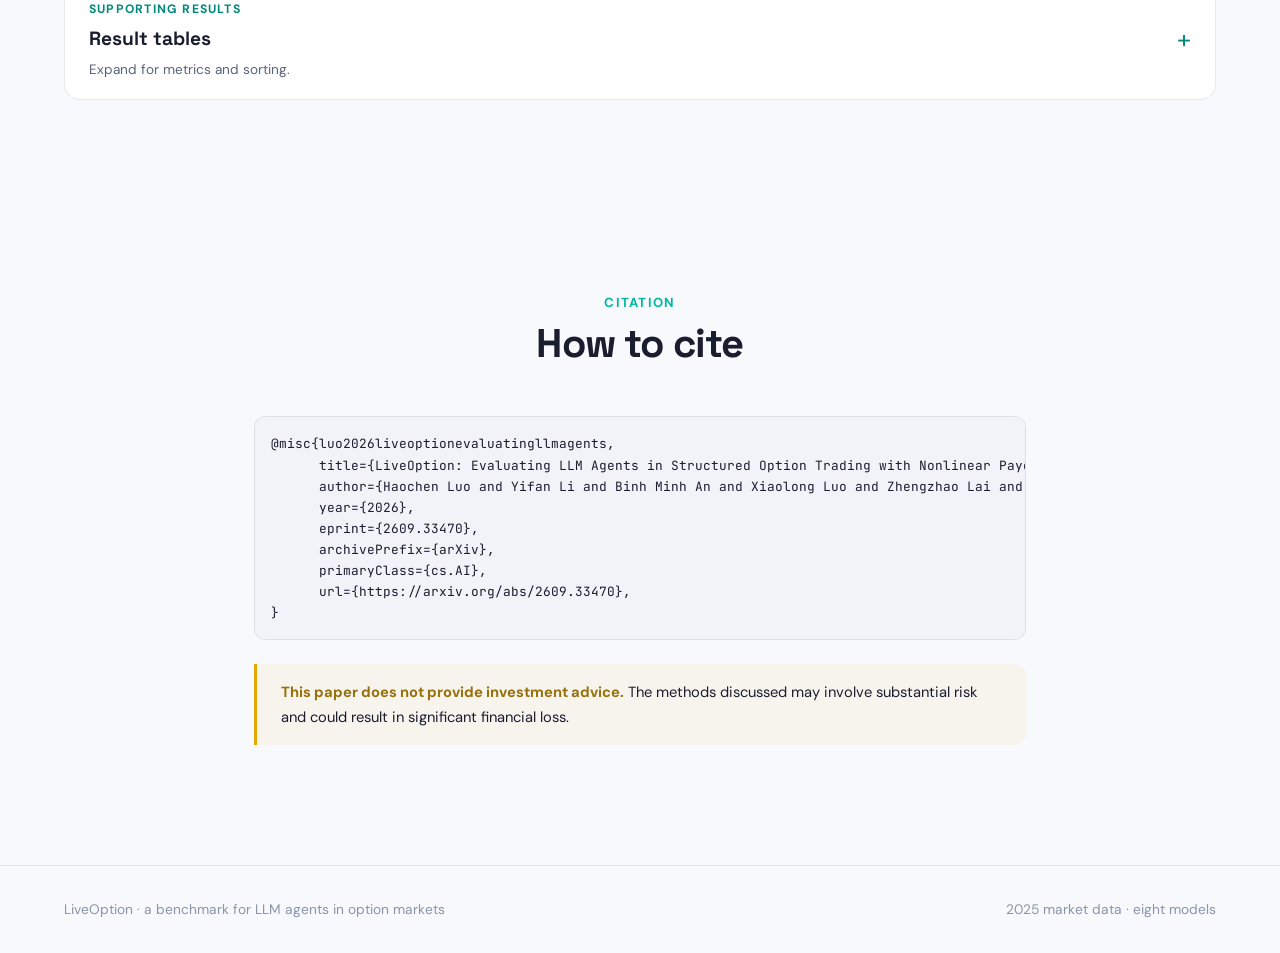
==== commit e24b2d9f: "Edit site copy for concise, factual language across all three locales" ====
--- a/index.html
+++ b/index.html
@@ -8,7 +8,7 @@
 <link rel="preconnect" href="https://fonts.googleapis.com">
 <link rel="preconnect" href="https://fonts.gstatic.com" crossorigin>
 <link href="https://fonts.googleapis.com/css2?family=Space+Grotesk:wght@500;600;700&family=DM+Sans:ital,opsz,wght@0,9..40,400;0,9..40,500;0,9..40,600;0,9..40,700&family=JetBrains+Mono:wght@400;500&display=swap" rel="stylesheet">
-<script src="js/locales.js?v=9"></script>
+<script src="js/locales.js?v=10"></script>
 <script src="js/i18n.js?v=3"></script>
 <link rel="stylesheet" href="css/style.css?v=9">
 </head>
@@ -35,7 +35,7 @@
       </select>
       <button class="btn btn-sm" type="button" disabled title="Repository link coming soon" aria-label="GitHub code — link coming soon" data-i18n-title="nav.codeSoon" data-i18n-aria-label="nav.codeAria"><svg width="16" height="16" viewBox="0 0 24 24" fill="currentColor" aria-hidden="true"><path d="M12 .75a11.25 11.25 0 0 0-3.558 21.923c.563.105.773-.244.773-.543v-2.094c-3.14.682-3.803-1.332-3.803-1.332-.514-1.306-1.255-1.654-1.255-1.654-1.026-.701.078-.687.078-.687 1.134.08 1.73 1.165 1.73 1.165 1.008 1.727 2.644 1.228 3.29.94.102-.73.394-1.228.716-1.51-2.507-.286-5.143-1.254-5.143-5.581 0-1.233.44-2.24 1.164-3.03-.117-.286-.505-1.434.11-2.987 0 0 .949-.304 3.094 1.16A10.76 10.76 0 0 1 12 6.142c.956.005 1.919.13 2.817.38 2.144-1.465 3.092-1.16 3.092-1.16.617 1.553.229 2.701.112 2.987.724.79 1.163 1.797 1.163 3.03 0 4.339-2.64 5.292-5.155 5.572.405.35.766 1.042.766 2.1v3.08c0 .302.204.653.78.542A11.252 11.252 0 0 0 12 .75Z"/></svg><span data-i18n="nav.code">Code</span></button>
       <a class="btn btn-sm" href="https://arxiv.org/abs/2609.33470" target="_blank" rel="noopener"><span data-i18n="nav.paper">Paper</span></a>
-      <a class="btn btn-sm btn-primary" href="demos.html" target="_blank" rel="noopener"><span data-i18n="nav.viewDemos">View demos</span> <span aria-hidden="true">↗</span></a>
+      <a class="btn btn-sm btn-primary" href="demos.html" target="_blank" rel="noopener"><span data-i18n="nav.viewDemos">Recorded runs</span> <span aria-hidden="true">↗</span></a>
     </div>
   </div>
 </nav>
@@ -46,10 +46,10 @@
     <h1><span class="a">Live</span><span class="b">Option</span></h1>
     <p class="tagline"><span data-i18n="hero.tagline">Evaluating LLM Agents in Structured Option Trading with Nonlinear Payoffs</span></p>
     <p class="lede">
-      <span data-i18n="layout.hero">Equity benchmarks ask whether a model can call direction. Options ask something harder: construct a position whose payoff is nonlinear, under margin and liquidity constraints, and carry it through an event. LiveOption is a replay benchmark that puts eight LLM agents through three such tasks and reports what they actually did, not only what they earned.</span>
+      <span data-i18n="layout.hero">LiveOption evaluates LLM agents on portfolio overlays, earnings trades and 0DTE options using historical market data.</span>
     </p>
     <div class="hero-actions">
-      <a class="btn btn-primary" href="demos.html" target="_blank" rel="noopener"><span data-i18n="hero.explore">Explore recorded demos</span> <span aria-hidden="true">↗</span></a>
+      <a class="btn btn-primary" href="demos.html" target="_blank" rel="noopener"><span data-i18n="hero.explore">Recorded runs</span> <span aria-hidden="true">↗</span></a>
       <a class="btn" href="https://arxiv.org/abs/2609.33470" target="_blank" rel="noopener"><span data-i18n="hero.readPaper">Read the paper</span></a>
     </div>
 
@@ -61,27 +61,27 @@
 <section id="tasks" class="design-section">
   <span id="overview" class="section-anchor"></span><span id="demos" class="section-anchor"></span>
   <div class="container">
-    <div class="sec-head"><div class="eyebrow" data-i18n="layout.tasksEyebrow">01 / Task design</div><h2 data-i18n="layout.tasksTitle">Three option-trading tasks</h2><p data-i18n="layout.tasksIntro">Different objectives, decision horizons and constraints. Open a task to explore a recorded case and its design.</p></div>
+    <div class="sec-head"><div class="eyebrow" data-i18n="layout.tasksEyebrow">01 / Task design</div><h2 data-i18n="layout.tasksTitle">Trading tasks</h2><p data-i18n="layout.tasksIntro">Three tasks cover portfolio management, earnings announcements and same-day expiry. Each includes a recorded example.</p></div>
     <div class="cards task-design-cards">
       <button class="card task-detail-card" type="button" data-scene="overlay" data-scene-view="example" aria-haspopup="dialog" aria-controls="scenario-guide" aria-labelledby="task-overlay-title">
-        <span class="tag " data-i18n="task.overlay.name">overlay</span>
-        <span class="scenario-card-title" id="task-overlay-title" data-i18n="layout.overlayTitle">overlay</span>
-        <span class="scenario-card-body" data-i18n="layout.overlayBody">Task objective and constraints.</span>
-        <span class="task-facts"><span data-i18n="layout.overlayFact1">Decision horizon</span><span data-i18n="layout.overlayFact2">Trading rules</span></span>
+        <span class="tag " data-i18n="task.overlay.name">Portfolio overlay</span>
+        <span class="scenario-card-title" id="task-overlay-title" data-i18n="layout.overlayTitle">Hedging and covered calls</span>
+        <span class="scenario-card-body" data-i18n="layout.overlayBody">Use options to hedge a stock portfolio or collect premium. Returns and drawdowns are compared with holding the same stocks.</span>
+        <span class="task-facts"><span data-i18n="layout.overlayFact1">Initial state: stock holdings</span><span data-i18n="layout.overlayFact2">Protective puts / covered calls</span></span>
         <span class="demo-link" data-i18n="case.open">View a recorded example ＋</span>
       </button>
       <button class="card task-detail-card" type="button" data-scene="earnings" data-scene-view="example" aria-haspopup="dialog" aria-controls="scenario-guide" aria-labelledby="task-earnings-title">
-        <span class="tag orange" data-i18n="task.earnings.name">earnings</span>
-        <span class="scenario-card-title" id="task-earnings-title" data-i18n="layout.earningsTitle">earnings</span>
-        <span class="scenario-card-body" data-i18n="layout.earningsBody">Task objective and constraints.</span>
-        <span class="task-facts"><span data-i18n="layout.earningsFact1">Decision horizon</span><span data-i18n="layout.earningsFact2">Trading rules</span></span>
+        <span class="tag orange" data-i18n="task.earnings.name">Earnings bet</span>
+        <span class="scenario-card-title" id="task-earnings-title" data-i18n="layout.earningsTitle">Earnings trades</span>
+        <span class="scenario-card-body" data-i18n="layout.earningsBody">Open a position two sessions before earnings and manage it through the announcement. Decisions depend on the expected price move, implied volatility and premium cost.</span>
+        <span class="task-facts"><span data-i18n="layout.earningsFact1">Entry: two trading sessions before earnings</span><span data-i18n="layout.earningsFact2">Inputs: earnings context and volatility</span></span>
         <span class="demo-link" data-i18n="case.open">View a recorded example ＋</span>
       </button>
       <button class="card task-detail-card" type="button" data-scene="0dte" data-scene-view="example" aria-haspopup="dialog" aria-controls="scenario-guide" aria-labelledby="task-0dte-title">
-        <span class="tag gold" data-i18n="task.0dte.name">0dte</span>
-        <span class="scenario-card-title" id="task-0dte-title" data-i18n="layout.0dteTitle">0dte</span>
-        <span class="scenario-card-body" data-i18n="layout.0dteBody">Task objective and constraints.</span>
-        <span class="task-facts"><span data-i18n="layout.0dteFact1">Decision horizon</span><span data-i18n="layout.0dteFact2">Trading rules</span></span>
+        <span class="tag gold" data-i18n="task.0dte.name">0DTE intraday</span>
+        <span class="scenario-card-title" id="task-0dte-title" data-i18n="layout.0dteTitle">Same-day expiry options</span>
+        <span class="scenario-card-body" data-i18n="layout.0dteBody">Trade options that expire the same day. The agent revises its decisions as prices, time value and holdings change.</span>
+        <span class="task-facts"><span data-i18n="layout.0dteFact1">Expiry: same day</span><span data-i18n="layout.0dteFact2">Intraday decisions and risk limits</span></span>
         <span class="demo-link" data-i18n="case.open">View a recorded example ＋</span>
       </button>
     </div>
@@ -104,54 +104,54 @@
 <section id="agent-design" class="alt design-section">
   <span id="framework" class="section-anchor"></span>
   <div class="container">
-    <div class="sec-head"><div class="eyebrow" data-i18n="layout.agentEyebrow">02 / Agent design</div><h2 data-i18n="layout.agentTitle">From market context to executable intent</h2><p data-i18n="layout.agentIntro">An analyzer interprets the market; an executor turns its intent into orders. AVSR and QOCR adapt this workflow to options.</p></div>
-    <div id="agent-explorer"><p role="status" data-i18n="replay.loading">Loading the archived run…</p></div>
+    <div class="sec-head"><div class="eyebrow" data-i18n="layout.agentEyebrow">02 / Agent design</div><h2 data-i18n="layout.agentTitle">Analysis and execution</h2><p data-i18n="layout.agentIntro">The analysis agent proposes a trade; the execution agent selects contracts and quantities. AVSR summarizes volatility, while QOCR groups contracts by expiry and moneyness.</p></div>
+    <div id="agent-explorer"><p role="status" data-i18n="replay.loading">Loading records…</p></div>
     <a class="agent-paper-link" href="https://arxiv.org/pdf/2609.33470#page=4" target="_blank" rel="noopener" data-i18n="agent.paper">Design details · Section 2.3 and Appendix G ↗</a>
   </div>
 </section>
 <section id="infrastructure" class="design-section">
   <div class="container">
     <div class="sec-head">
-      <div class="eyebrow" data-i18n="layout.infraEyebrow">03 / QFinZero</div>
-      <h2 data-i18n="infra.title">Built on QFinZero</h2>
-      <p data-i18n="infra.intro">QFinZero is the financial infrastructure behind the LiveOption release: market data, news and events, and a stateful simulated broker in one environment.</p>
+      <div class="eyebrow" data-i18n="layout.infraEyebrow">03 / QFinZero infrastructure</div>
+      <h2 data-i18n="infra.title">QFinZero infrastructure</h2>
+      <p data-i18n="infra.intro">LiveOption uses QFinZero for market data, news and events, and simulated brokerage.</p>
     </div>
     <div class="infra-layout">
       <div class="infra-flow" role="group" aria-label="LiveOption and QFinZero architecture" data-i18n-aria-label="infra.diagram">
-        <div class="infra-layer"><span class="tag">LiveOption</span><h3 data-i18n="infra.agentTitle">Tasks, agents and evaluation</h3><p data-i18n="infra.agentBody">Scenario rules, observations, model decisions and result analysis.</p></div>
+        <div class="infra-layer"><span class="tag">LiveOption</span><h3 data-i18n="infra.agentTitle">Tasks and agents</h3><p data-i18n="infra.agentBody">Task rules, model inputs, decisions and evaluation.</p></div>
         <span class="infra-arrow" aria-hidden="true">↓</span>
-        <div class="infra-hub"><strong>QFinZero</strong><span data-i18n="infra.hub">Unified service hub · REST / Python APIs</span></div>
+        <div class="infra-hub"><strong>QFinZero</strong><span data-i18n="infra.hub">Service hub · REST / Python APIs</span></div>
         <span class="infra-arrow" aria-hidden="true">↓</span>
         <div class="infra-services">
           <div><code>UPQ</code><span data-i18n="infra.marketShort">Market data</span></div>
           <div><code>ESP</code><span data-i18n="infra.newsShort">News &amp; events</span></div>
           <div><code>PMB</code><span data-i18n="infra.brokerShort">Paper broker</span></div>
         </div>
-        <p class="note" data-i18n="infra.flowNote">Observations flow to the agent; decisions become simulated orders, fills and account states for evaluation.</p>
+        <p class="note" data-i18n="infra.flowNote">Market and account data go to the agent. Order proposals are passed to the simulator, which records fills and account changes.</p>
       </div>
       <div class="infra-description">
-        <article><h3 data-i18n="infra.marketTitle">UPQ · Market and option data</h3><p data-i18n="infra.marketBody">Historical bars, option chains and Greeks provide the market state used by the agent and the simulator.</p><a href="https://github.com/CityU-MLO/qfinzero/blob/main/docs/en/upq/agent-guide.md" target="_blank" rel="noopener" data-i18n="infra.marketDocs">Market data guide ↗</a></article>
-        <article><h3 data-i18n="infra.newsTitle">ESP · News and event context</h3><p data-i18n="infra.newsBody">Time-aligned news and earnings events supply context for the configured trading task.</p><a href="https://github.com/CityU-MLO/qfinzero/blob/main/docs/en/esp/README.md" target="_blank" rel="noopener" data-i18n="infra.newsDocs">News and events reference ↗</a></article>
-        <article><h3 data-i18n="infra.brokerTitle">PMB · Stateful brokerage simulation</h3><p data-i18n="infra.brokerBody">Simulated accounts, order lifecycles, fills and margin checks support portfolio replay and execution records.</p><a href="https://github.com/CityU-MLO/qfinzero/blob/main/docs/en/pmb/agent-guide.md" target="_blank" rel="noopener" data-i18n="infra.brokerDocs">Trading guide ↗</a></article>
-      </div>
-    </div>
-    <div class="infra-footer"><p data-i18n="infra.boundary">LiveOption defines the option-trading benchmark and agent workflow. QFinZero runs separately and supplies the financial services; it is an open-source project under the MIT License.</p><a class="btn btn-teal" href="qfinzero.html" data-i18n="qfz.details">View QFinZero details →</a></div>
+        <article><h3 data-i18n="infra.marketTitle">UPQ · Market data</h3><p data-i18n="infra.marketBody">Historical bars, option chains and Greeks for the agent and broker simulator.</p><a href="https://github.com/CityU-MLO/qfinzero/blob/main/docs/en/upq/agent-guide.md" target="_blank" rel="noopener" data-i18n="infra.marketDocs">Market data guide ↗</a></article>
+        <article><h3 data-i18n="infra.newsTitle">ESP · News and events</h3><p data-i18n="infra.newsBody">News and earnings calendars queried as of the simulation time.</p><a href="https://github.com/CityU-MLO/qfinzero/blob/main/docs/en/esp/README.md" target="_blank" rel="noopener" data-i18n="infra.newsDocs">News and events reference ↗</a></article>
+        <article><h3 data-i18n="infra.brokerTitle">PMB · Broker simulation</h3><p data-i18n="infra.brokerBody">Accounts, orders, fills and margin checks for simulated trading.</p><a href="https://github.com/CityU-MLO/qfinzero/blob/main/docs/en/pmb/agent-guide.md" target="_blank" rel="noopener" data-i18n="infra.brokerDocs">Trading guide ↗</a></article>
+      </div>
+    </div>
+    <div class="infra-footer"><p data-i18n="infra.boundary">LiveOption defines the tasks and agent workflow. QFinZero runs separately and provides the financial services. QFinZero is MIT-licensed.</p><a class="btn btn-teal" href="qfinzero.html" data-i18n="qfz.details">About QFinZero →</a></div>
   </div>
 </section>
 
 <section id="results" class="alt design-section">
   <span id="visual-results" class="section-anchor"></span>
   <div class="container">
-    <div class="sec-head"><div class="eyebrow" data-i18n="layout.resultsEyebrow">04 / Results</div><h2 data-i18n="layout.resultsTitle">Explore outcomes, risk and behaviour</h2><p data-i18n="layout.resultsIntro">Compare all eight models, inspect uncertainty and examine results across assets. Every chart reads the published result files.</p></div>
+    <div class="sec-head"><div class="eyebrow" data-i18n="layout.resultsEyebrow">04 / Results</div><h2 data-i18n="layout.resultsTitle">Evaluation results</h2><p data-i18n="layout.resultsIntro">Returns, drawdowns and trading behaviour across eight models. Select a model for its metrics; table columns can be sorted.</p></div>
     <div id="visual-explorer"><p role="status" data-i18n="viz.loading">Loading benchmark figures…</p></div>
-    <p class="note" data-i18n="viz.comparability">Model inputs can differ, including news availability. These charts describe the recorded panel; they are not a controlled ranking with identical inputs.</p>
-    <div class="viz-links"><a class="btn" href="demos.html?task=overlay&amp;scenario=overlay-qqq-hedge&amp;view=market" data-i18n="viz.replayLink">Explore candles and recorded decisions ↗</a></div>
+    <p class="note" data-i18n="viz.comparability">Some models received different inputs, including news. Account for these differences when comparing results.</p>
+    <div class="viz-links"><a class="btn" href="demos.html?task=overlay&amp;scenario=overlay-qqq-hedge&amp;view=market" data-i18n="viz.replayLink">Candles and decision records ↗</a></div>
 <div class="results-detail-wrap" id="result-tables">
   <div>
     <details class="results-details">
-      <summary><span><span class="eyebrow"><span data-i18n="results.eyebrow">Supporting results</span></span><span class="results-title"><span data-i18n="results.title">Benchmark tables and return distributions</span></span><span class="note"><span data-i18n="results.expand">Expand to explore the evaluation statistics.</span></span></span><span class="details-icon" aria-hidden="true">+</span></summary>
+      <summary><span><span class="eyebrow"><span data-i18n="results.eyebrow">Supporting results</span></span><span class="results-title"><span data-i18n="results.title">Result tables</span></span><span class="note"><span data-i18n="results.expand">Expand for metrics and sorting.</span></span></span><span class="details-icon" aria-hidden="true">+</span></summary>
       <div class="results-content">
-        <p class="note"><span data-i18n="results.intro">Sort any column. Mean returns include 95% percentile bootstrap intervals from 10,000 episode resamples.</span></p>
+        <p class="note"><span data-i18n="results.intro">Click a column header to sort. Mean returns include 95% bootstrap intervals from 10,000 resamples.</span></p>
 
     <div class="controls">
       <div class="seg" id="task-seg"></div>
@@ -167,7 +167,7 @@
     <div class="note" id="results-note"></div>
 
     <div class="callout" style="margin-top:2.5rem">
-      <strong><span data-i18n="results.caveatTitle">One caveat the panel carries.</span></strong> <span data-i18n="results.caveat">Six models were served through a single hosted provider; GPT-5.6-Terra and Gemini-3-Flash were reached through a separate gateway on a later engine build, and that build supplied no news headlines in the earnings observation. They read a different page from the other six on that task. The demo labels which build each recorded answer came from for exactly this reason.</span>
+      <strong><span data-i18n="results.caveatTitle">Input differences</span></strong> <span data-i18n="results.caveat">GPT-5.6-Terra and Gemini-3-Flash used a separate gateway without news headlines in the earnings input. The other six models received headlines. This difference limits model comparisons.</span>
     </div>
       </div>
     </details>
@@ -199,7 +199,7 @@
 <footer>
   <div class="container">
     <div><span data-i18n="footer.home">LiveOption · a benchmark for LLM agents in option markets</span></div>
-    <div><span data-i18n="footer.results">Results from the 2025 evaluation window · figures and tables match the manuscript</span></div>
+    <div><span data-i18n="footer.results">2025 market data · eight models</span></div>
   </div>
 </footer>
 
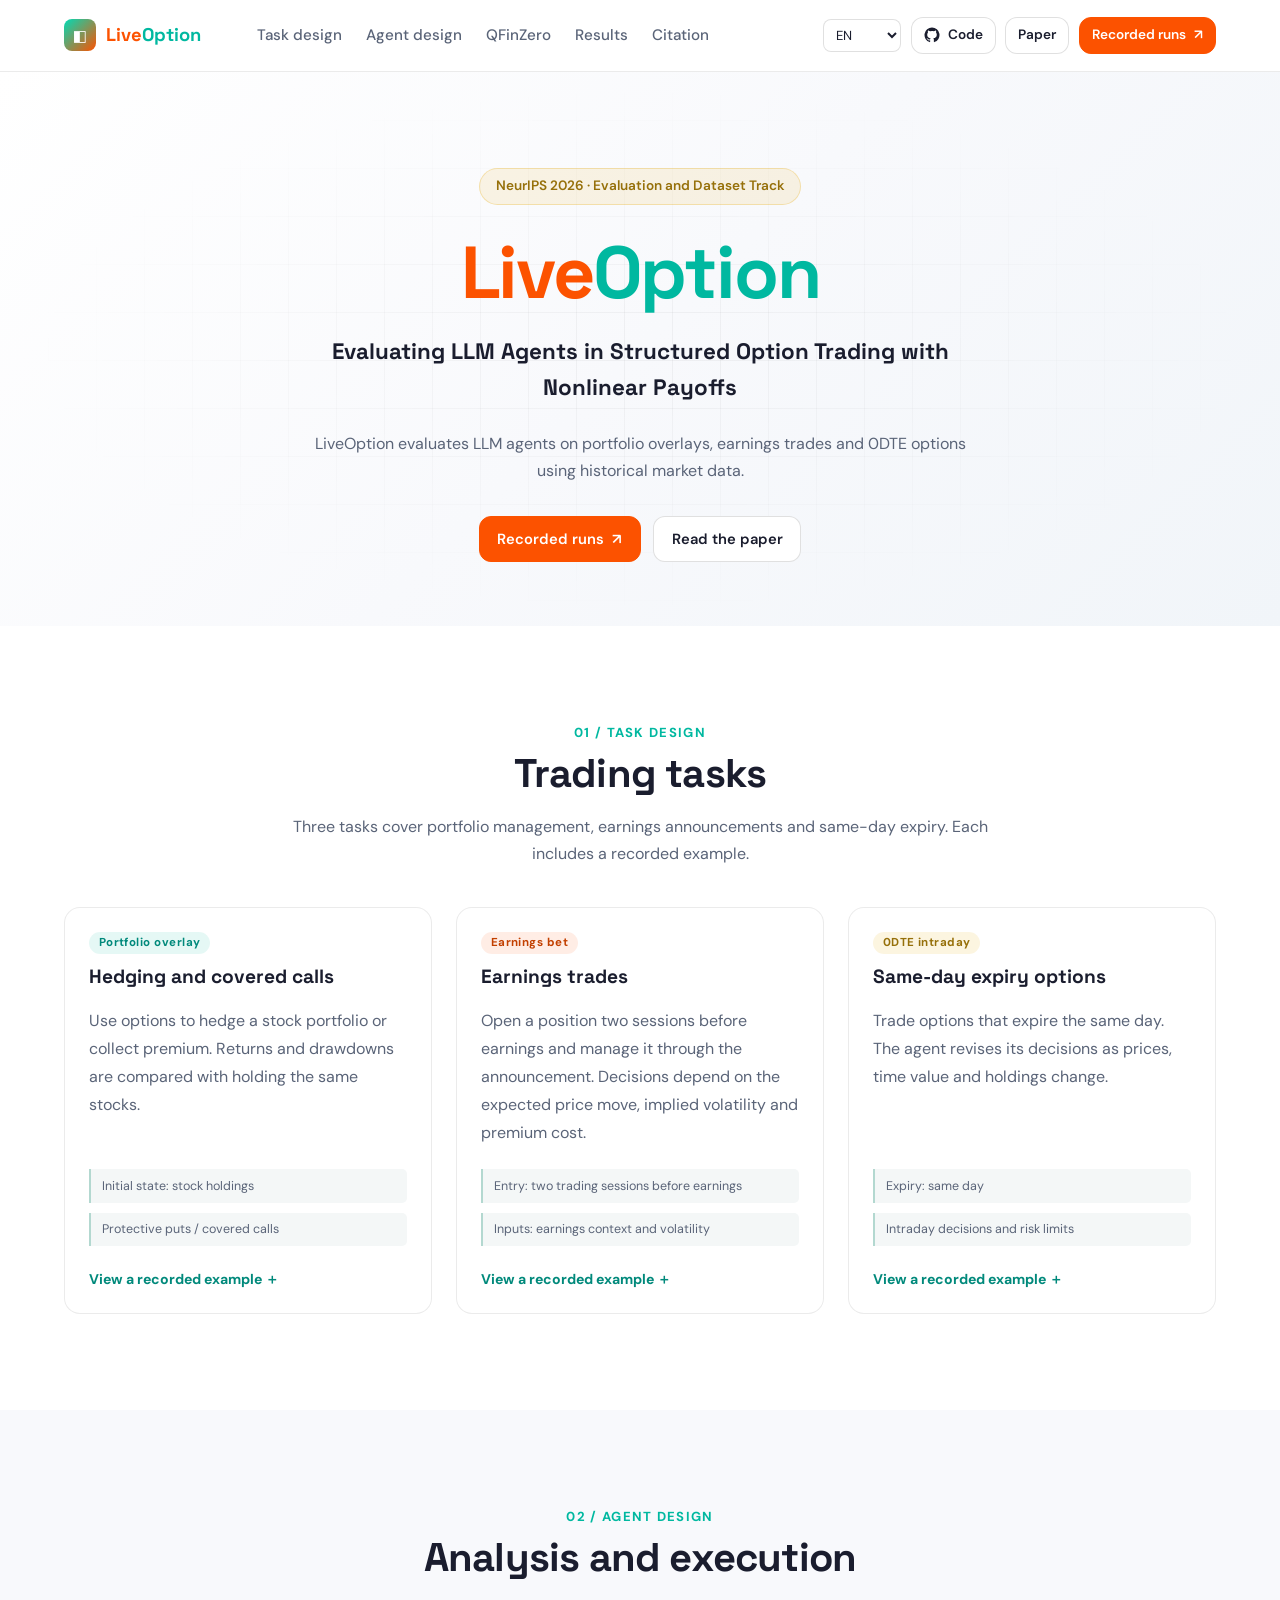
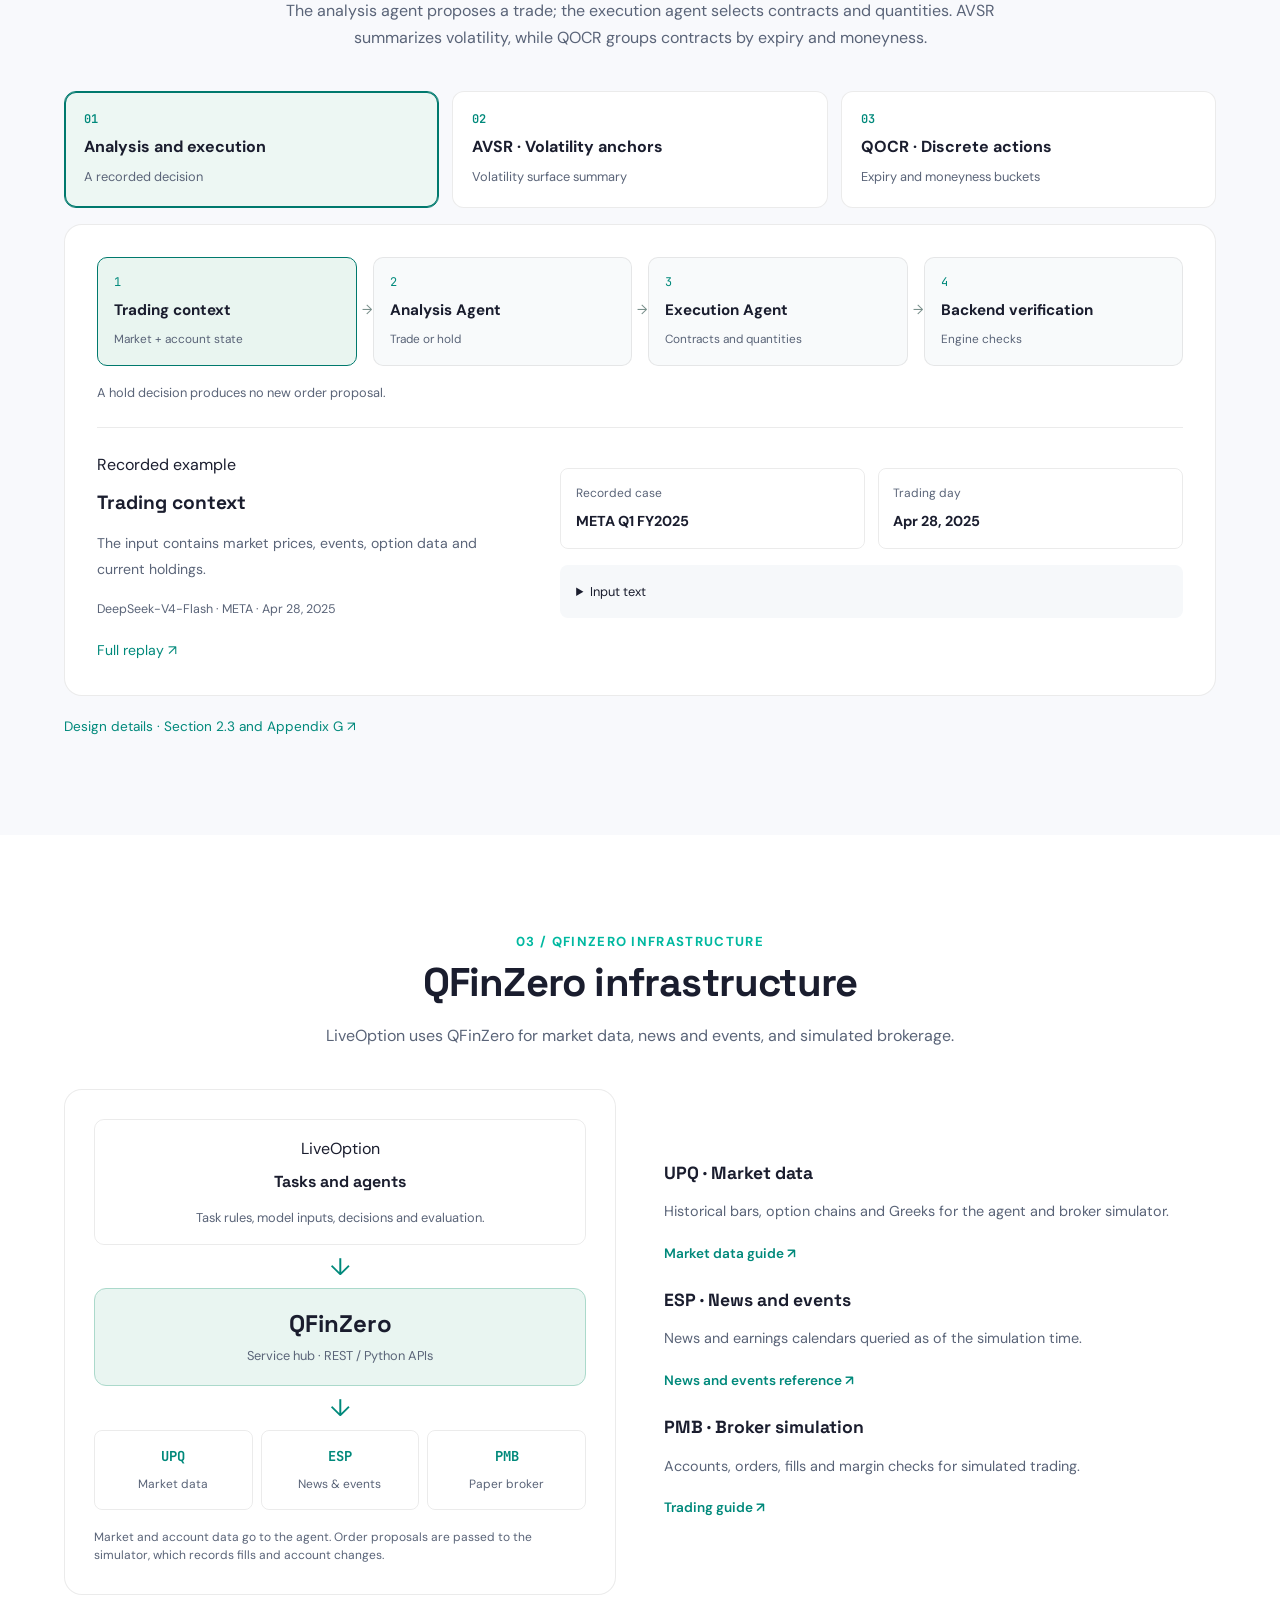
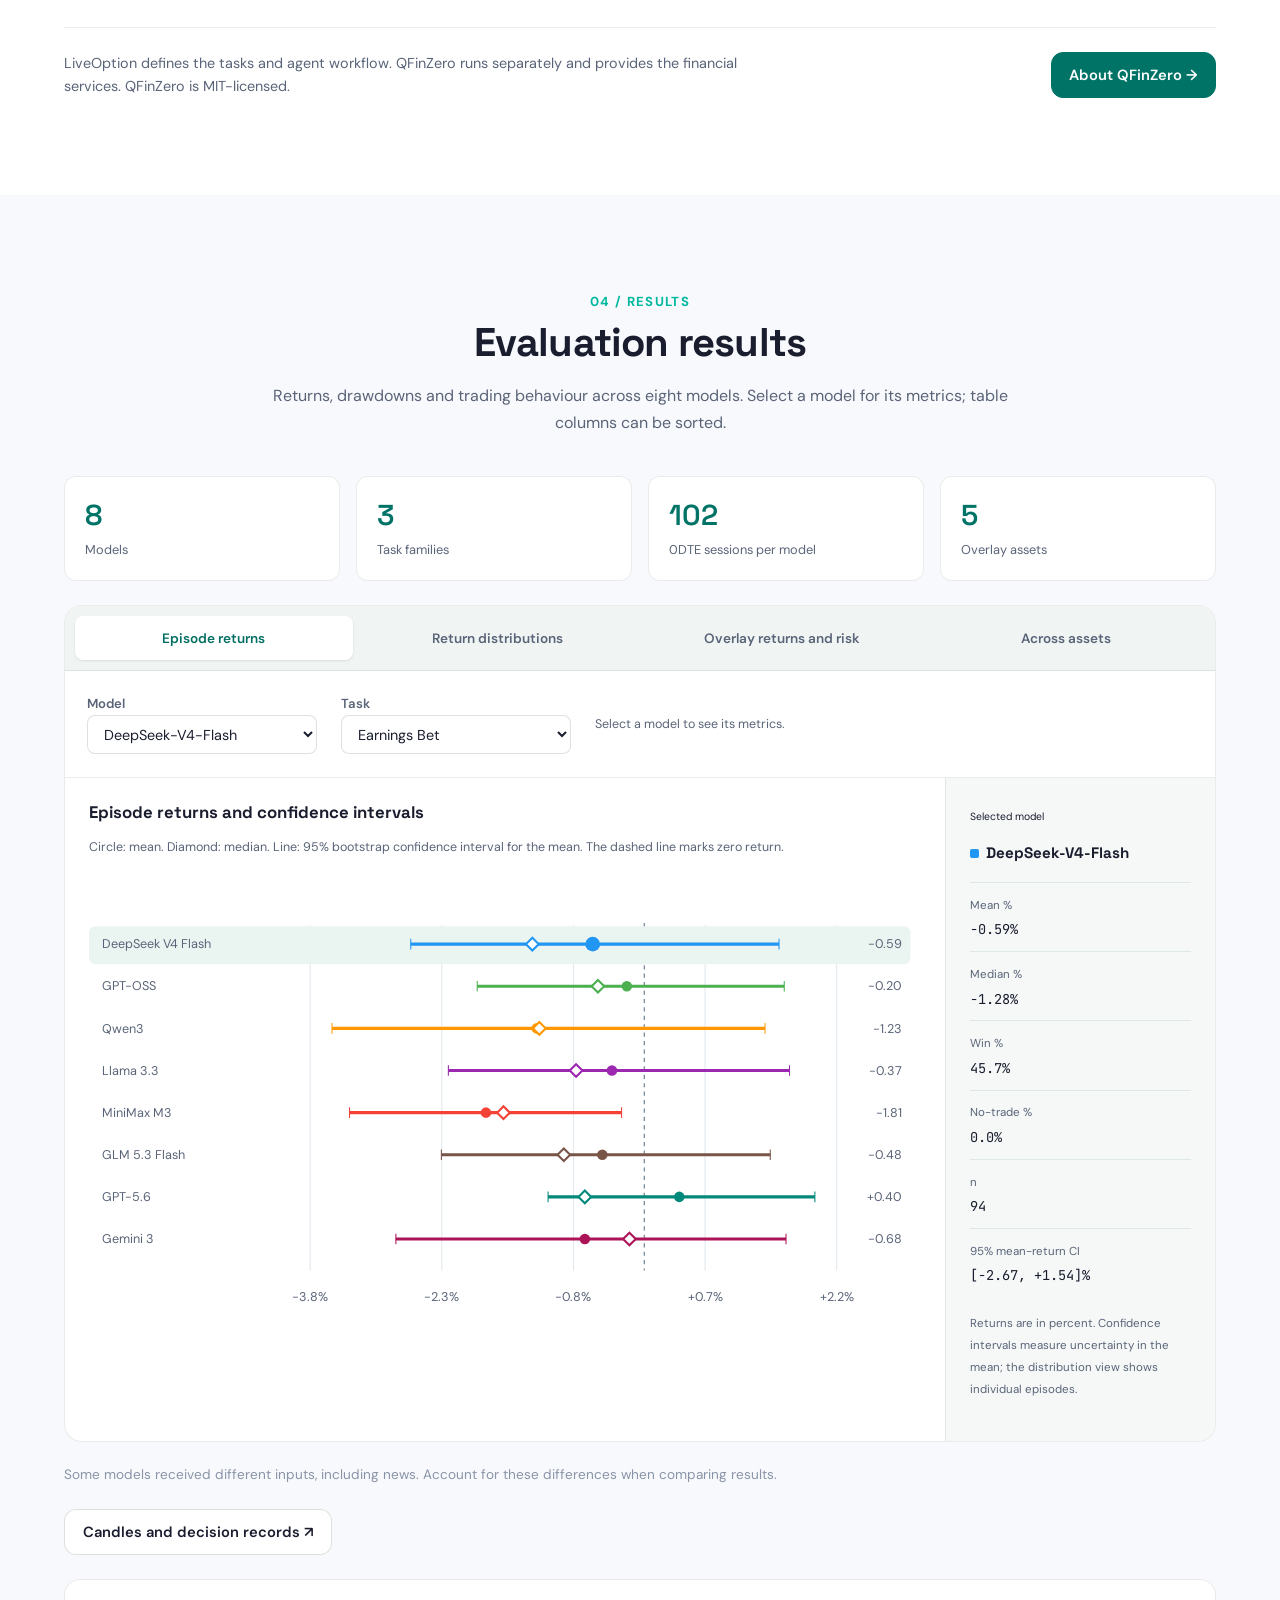
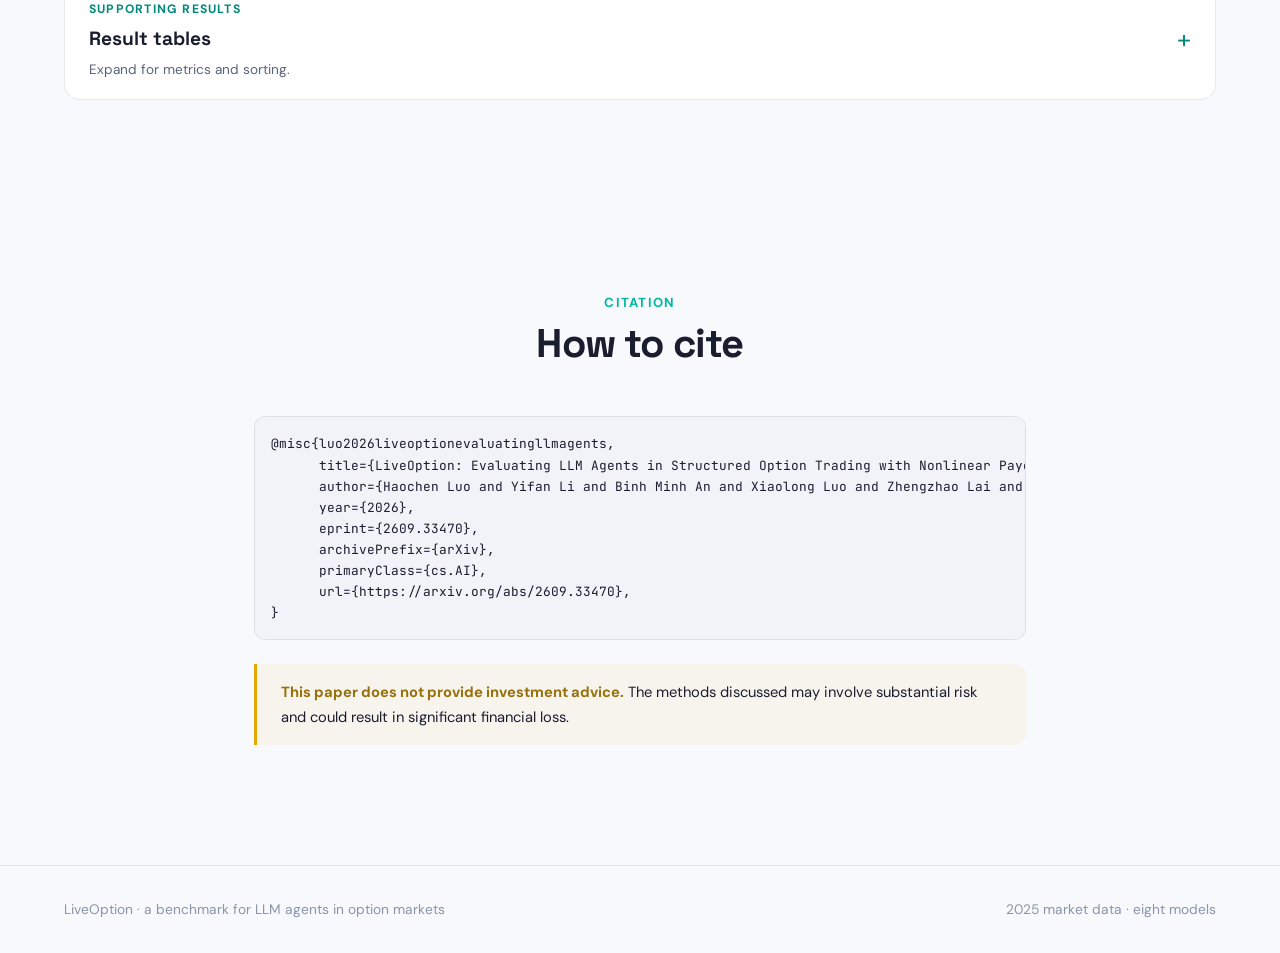
==== commit 7f076edd: "Enable LiveOption GitHub source links" ====
--- a/index.html
+++ b/index.html
@@ -8,7 +8,7 @@
 <link rel="preconnect" href="https://fonts.googleapis.com">
 <link rel="preconnect" href="https://fonts.gstatic.com" crossorigin>
 <link href="https://fonts.googleapis.com/css2?family=Space+Grotesk:wght@500;600;700&family=DM+Sans:ital,opsz,wght@0,9..40,400;0,9..40,500;0,9..40,600;0,9..40,700&family=JetBrains+Mono:wght@400;500&display=swap" rel="stylesheet">
-<script src="js/locales.js?v=10"></script>
+<script src="js/locales.js?v=13"></script>
 <script src="js/i18n.js?v=3"></script>
 <link rel="stylesheet" href="css/style.css?v=9">
 </head>
@@ -33,7 +33,7 @@
         <option value="cn" lang="zh-CN">中文</option>
         <option value="jp" lang="ja">日本語</option>
       </select>
-      <button class="btn btn-sm" type="button" disabled title="Repository link coming soon" aria-label="GitHub code — link coming soon" data-i18n-title="nav.codeSoon" data-i18n-aria-label="nav.codeAria"><svg width="16" height="16" viewBox="0 0 24 24" fill="currentColor" aria-hidden="true"><path d="M12 .75a11.25 11.25 0 0 0-3.558 21.923c.563.105.773-.244.773-.543v-2.094c-3.14.682-3.803-1.332-3.803-1.332-.514-1.306-1.255-1.654-1.255-1.654-1.026-.701.078-.687.078-.687 1.134.08 1.73 1.165 1.73 1.165 1.008 1.727 2.644 1.228 3.29.94.102-.73.394-1.228.716-1.51-2.507-.286-5.143-1.254-5.143-5.581 0-1.233.44-2.24 1.164-3.03-.117-.286-.505-1.434.11-2.987 0 0 .949-.304 3.094 1.16A10.76 10.76 0 0 1 12 6.142c.956.005 1.919.13 2.817.38 2.144-1.465 3.092-1.16 3.092-1.16.617 1.553.229 2.701.112 2.987.724.79 1.163 1.797 1.163 3.03 0 4.339-2.64 5.292-5.155 5.572.405.35.766 1.042.766 2.1v3.08c0 .302.204.653.78.542A11.252 11.252 0 0 0 12 .75Z"/></svg><span data-i18n="nav.code">Code</span></button>
+      <a class="btn btn-sm" href="https://github.com/liveoption/LiveOption" target="_blank" rel="noopener" title="LiveOption on GitHub" aria-label="LiveOption source code on GitHub" data-i18n-title="nav.codeTitle" data-i18n-aria-label="nav.codeAria"><svg width="16" height="16" viewBox="0 0 24 24" fill="currentColor" aria-hidden="true"><path d="M12 .75a11.25 11.25 0 0 0-3.558 21.923c.563.105.773-.244.773-.543v-2.094c-3.14.682-3.803-1.332-3.803-1.332-.514-1.306-1.255-1.654-1.255-1.654-1.026-.701.078-.687.078-.687 1.134.08 1.73 1.165 1.73 1.165 1.008 1.727 2.644 1.228 3.29.94.102-.73.394-1.228.716-1.51-2.507-.286-5.143-1.254-5.143-5.581 0-1.233.44-2.24 1.164-3.03-.117-.286-.505-1.434.11-2.987 0 0 .949-.304 3.094 1.16A10.76 10.76 0 0 1 12 6.142c.956.005 1.919.13 2.817.38 2.144-1.465 3.092-1.16 3.092-1.16.617 1.553.229 2.701.112 2.987.724.79 1.163 1.797 1.163 3.03 0 4.339-2.64 5.292-5.155 5.572.405.35.766 1.042.766 2.1v3.08c0 .302.204.653.78.542A11.252 11.252 0 0 0 12 .75Z"/></svg><span data-i18n="nav.code">Code</span></a>
       <a class="btn btn-sm" href="https://arxiv.org/abs/2609.33470" target="_blank" rel="noopener"><span data-i18n="nav.paper">Paper</span></a>
       <a class="btn btn-sm btn-primary" href="demos.html" target="_blank" rel="noopener"><span data-i18n="nav.viewDemos">Recorded runs</span> <span aria-hidden="true">↗</span></a>
     </div>
